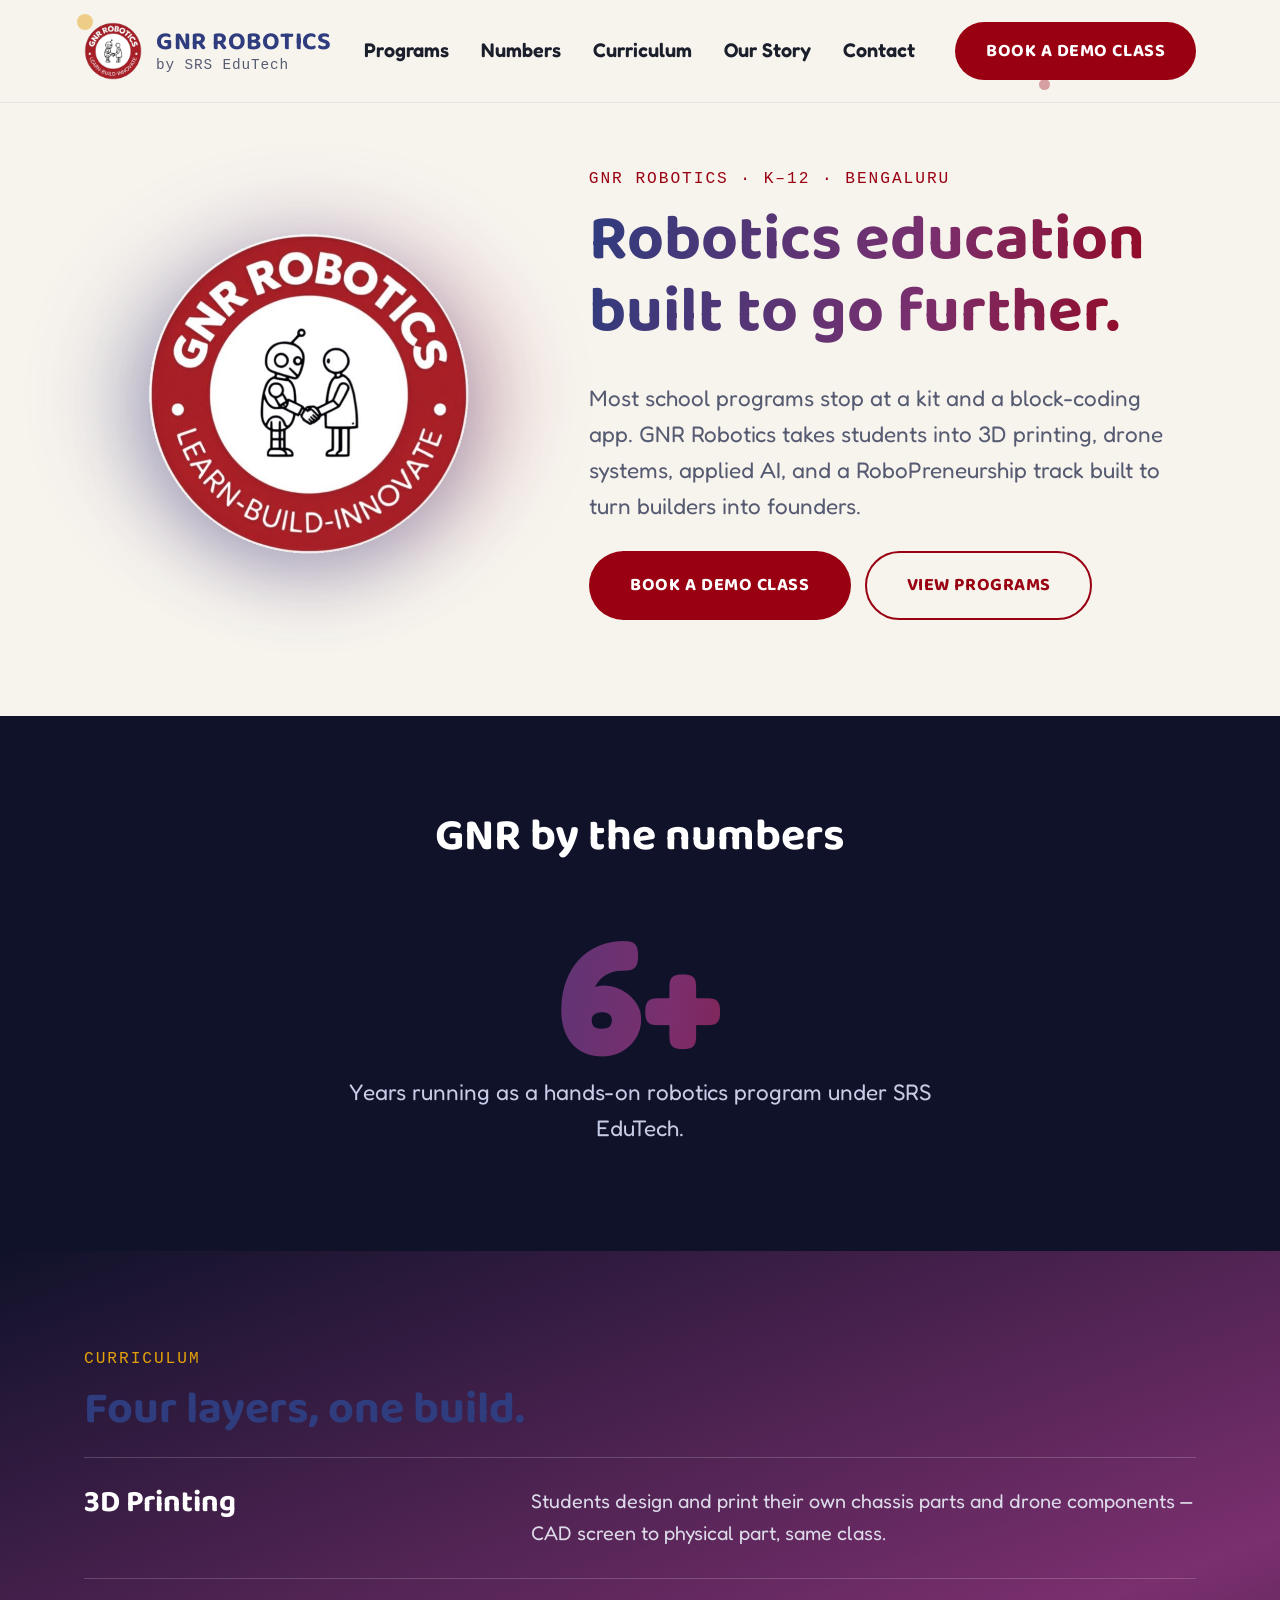
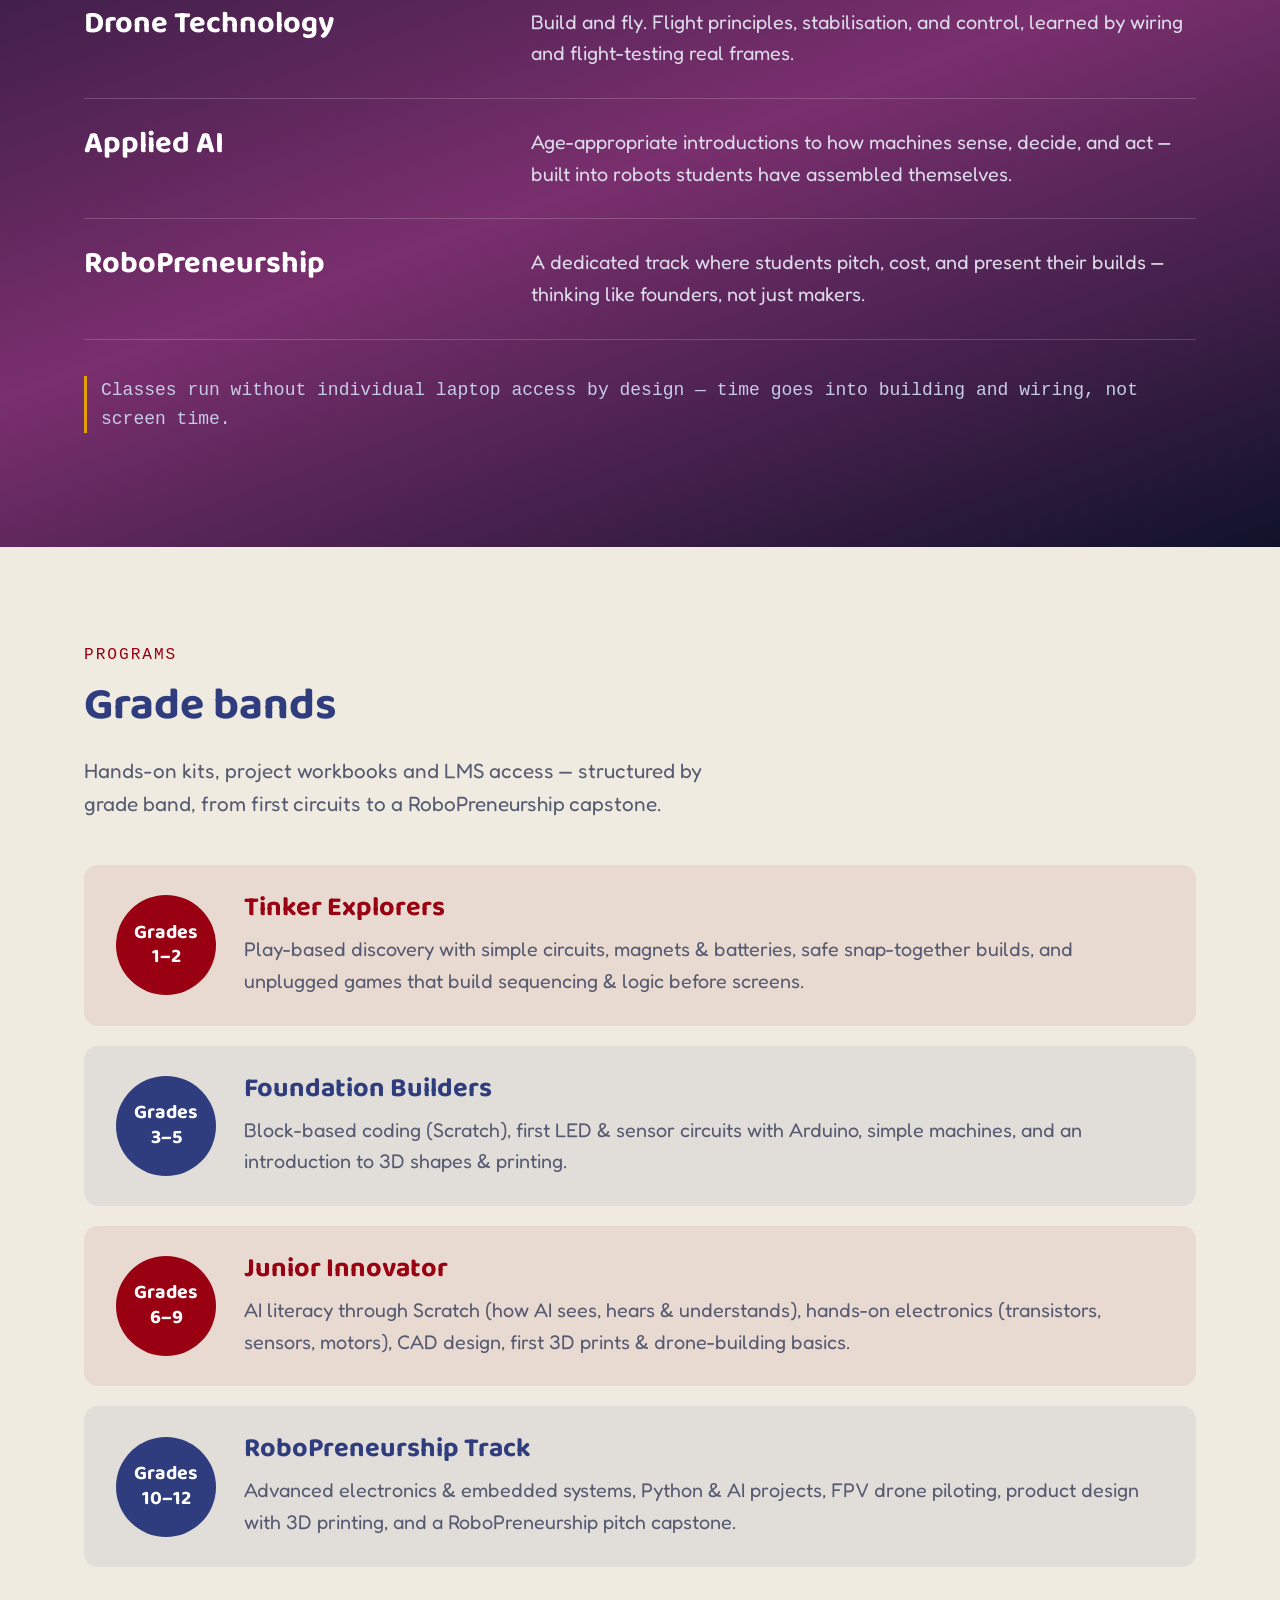
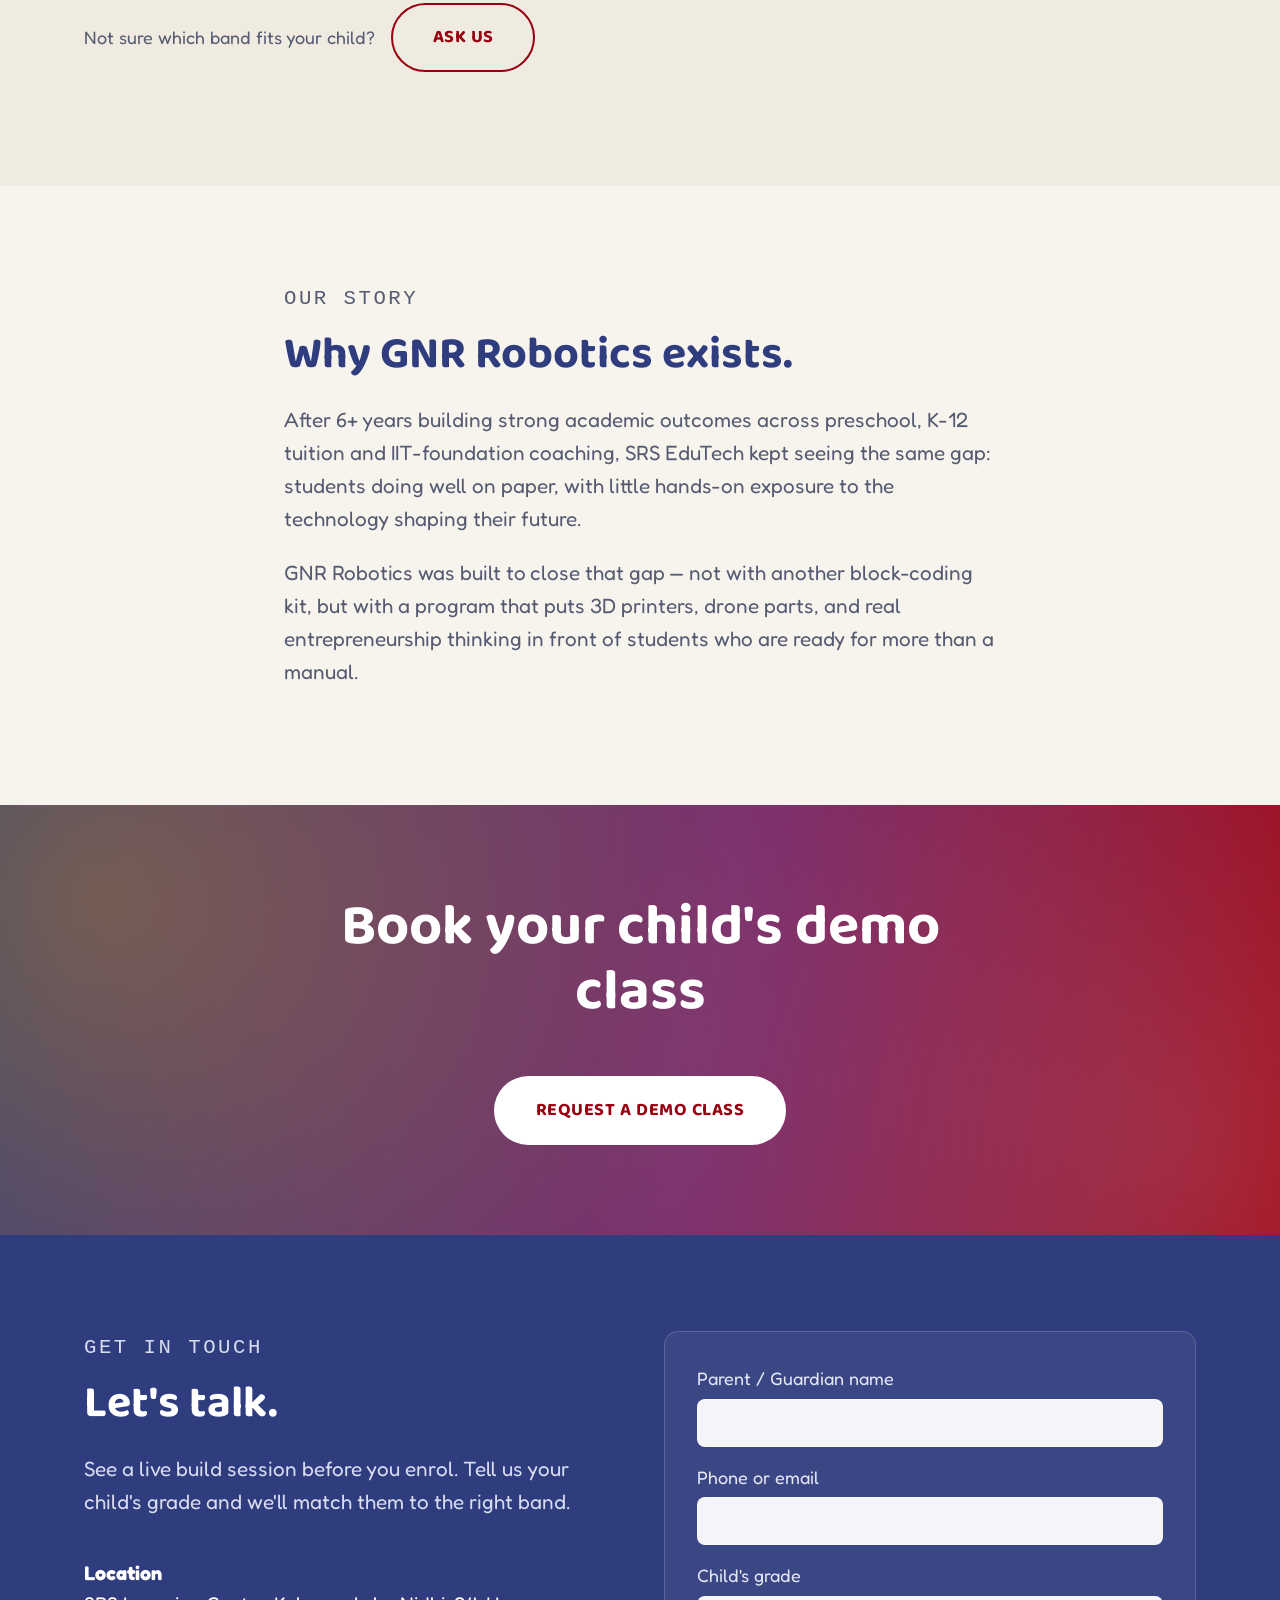
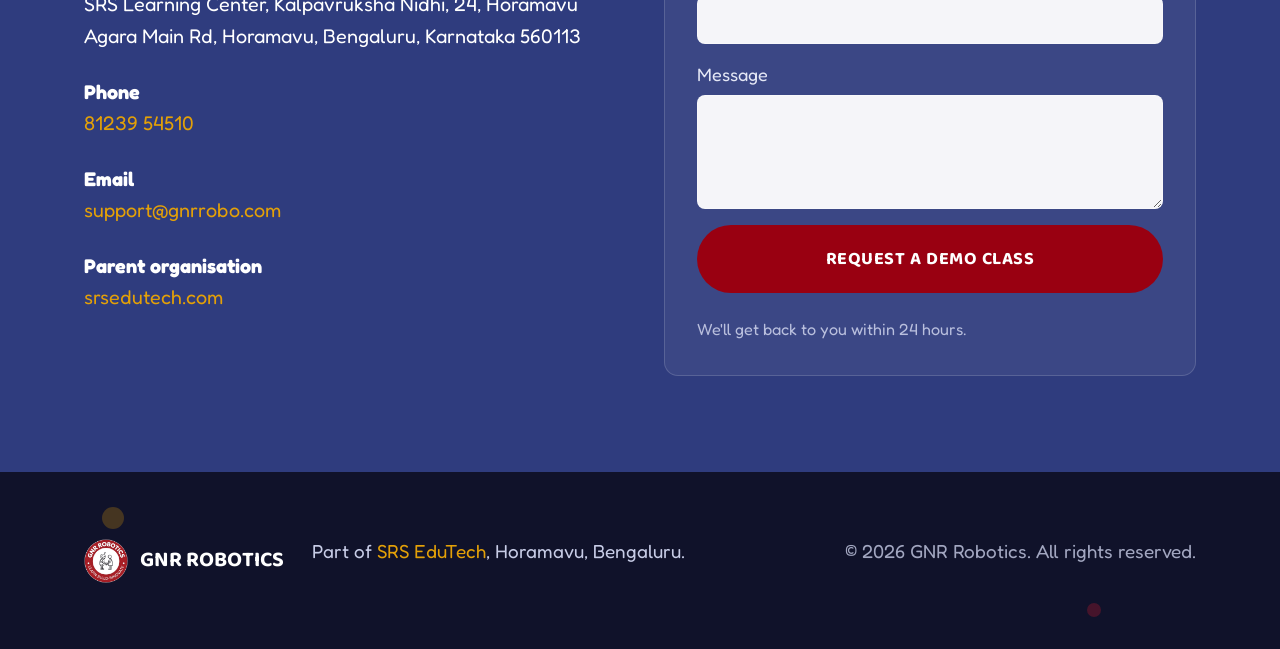
==== index.html @ 2b780bc2 "form submit details will be sent to our mail" ====
<!DOCTYPE html>
<html lang="en">
<head>
<meta charset="UTF-8">
<meta name="viewport" content="width=device-width, initial-scale=1.0">
<title>GNR Robotics — Hands-on Robotics Education | SRS EduTech</title>
<meta name="description" content="GNR Robotics is a K-12 robotics program by SRS EduTech, Bengaluru — going beyond kits and block coding into 3D printing, drones, and RoboPreneurship.">
<link rel="icon" type="image/png" sizes="32x32" href="assets/favicon-32.png">
<link rel="icon" type="image/png" sizes="16x16" href="assets/favicon-16.png">
<link rel="icon" type="image/png" sizes="192x192" href="assets/favicon-192.png">
<link rel="apple-touch-icon" href="assets/apple-touch-icon.png">
<link rel="preconnect" href="https://fonts.googleapis.com">
<link rel="preconnect" href="https://fonts.gstatic.com" crossorigin>
<link href="https://fonts.googleapis.com/css2?family=Fredoka:wght@500;600;700&family=Baloo+2:wght@500;600;700;800&display=swap" rel="stylesheet">
<link rel="stylesheet" href="css/styles.css">
</head>
<body>

<!-- ============================================================
  CONTENT TODO — read before publishing:
  1. TESTIMONIALS / TRUST LOGOS: none included. The Reech site
     leans hard on a "trusted by these brands" logo strip — GNR's
     school flyers were outreach material, not confirmed signed
     partners, so no school logos are shown as "trusted by" until
     you confirm which ones are fair to name publicly.
  2. "Our Story" copy is a suggested draft — read and edit before
     publishing.
  3. COLOR CHOICE: this uses a gradient built from GNR's own navy/
     cherry/gold instead of Reech's blue-to-pink gradient, to stay
     consistent with your existing print branding. Say the word if
     you'd rather match Reech's exact palette instead.
============================================================= -->

<header class="site-header">
  <div class="container header-inner">
    <a href="#top" class="brand">
      <img src="assets/logo.png" alt="GNR Robotics logo" class="brand-mark" width="58" height="58">
      <span class="brand-text">
        <span class="brand-name">GNR ROBOTICS</span>
        <span class="brand-sub">by SRS EduTech</span>
      </span>
    </a>
    <nav class="site-nav" id="site-nav">
      <a href="#programs">Programs</a>
      <a href="#numbers">Numbers</a>
      <a href="#pillars">Curriculum</a>
      <a href="#story">Our Story</a>
      <a href="#contact">Contact</a>
    </nav>
    <a href="#contact" class="btn btn-pill btn-cherry btn-nav">Book a Demo Class</a>
    <button class="nav-toggle" id="nav-toggle" aria-label="Toggle menu" aria-expanded="false">
      <span></span><span></span><span></span>
    </button>
  </div>
</header>

<main id="top">

  <!-- HERO -->
  <section class="hero">
    <div class="container hero-inner">
      <div class="hero-art">
        <img src="assets/logo.png" alt="GNR Robotics logo" class="hero-logo">
      </div>
      <div class="hero-copy">
        <p class="eyebrow">GNR ROBOTICS · K–12 · BENGALURU</p>
        <h1 class="grad-text">Robotics education<br>built to go further.</h1>
        <p class="hero-lead">Most school programs stop at a kit and a block-coding app. GNR Robotics takes students into 3D printing, drone systems, applied AI, and a RoboPreneurship track built to turn builders into founders.</p>
        <div class="hero-actions">
          <a href="#contact" class="btn btn-pill btn-cherry">Book a Demo Class</a>
          <a href="#programs" class="btn btn-pill btn-outline-cherry">View Programs</a>
        </div>
      </div>
    </div>
  </section>

  <!-- NUMBERS (stat carousel, Reech "chiffres" style) -->
  <section id="numbers" class="section numbers">
    <div class="container numbers-inner">
      <h2 class="section-title-light">GNR by the numbers</h2>
      <div class="stat-display">
        <div class="stat-figure grad-text" id="stat-figure">6+</div>
        <p class="stat-caption" id="stat-caption">Years running as a hands-on robotics program under SRS EduTech.</p>
      </div>
    </div>
  </section>

  <!-- PILLARS (Reech "3 piliers" style: gradient bg, paired list) -->
  <section id="pillars" class="section pillars">
    <div class="container">
      <p class="eyebrow eyebrow-light">CURRICULUM</p>
      <h2 class="section-title-light">Four layers, one build.</h2>

      <div class="pillar-row">
        <h3>3D Printing</h3>
        <p>Students design and print their own chassis parts and drone components — CAD screen to physical part, same class.</p>
      </div>
      <div class="pillar-row">
        <h3>Drone Technology</h3>
        <p>Build and fly. Flight principles, stabilisation, and control, learned by wiring and flight-testing real frames.</p>
      </div>
      <div class="pillar-row">
        <h3>Applied AI</h3>
        <p>Age-appropriate introductions to how machines sense, decide, and act — built into robots students have assembled themselves.</p>
      </div>
      <div class="pillar-row">
        <h3>RoboPreneurship</h3>
        <p>A dedicated track where students pitch, cost, and present their builds — thinking like founders, not just makers.</p>
      </div>

      <p class="curriculum-note">Classes run without individual laptop access by design — time goes into building and wiring, not screen time.</p>
    </div>
  </section>

  <!-- PROGRAMS -->
  <section id="programs" class="section programs">
    <div class="container">
      <p class="eyebrow">PROGRAMS</p>
      <h2>Grade bands</h2>
      <p class="section-lead">Hands-on kits, project workbooks and LMS access — structured by grade band, from first circuits to a RoboPreneurship capstone.</p>

      <div class="program-list">
        <article class="program-row program-row--cherry">
          <div class="program-badge">Grades<br>1–2</div>
          <div class="program-row-copy">
            <h3>Tinker Explorers</h3>
            <p>Play-based discovery with simple circuits, magnets &amp; batteries, safe snap-together builds, and unplugged games that build sequencing &amp; logic before screens.</p>
          </div>
        </article>

        <article class="program-row program-row--navy">
          <div class="program-badge">Grades<br>3–5</div>
          <div class="program-row-copy">
            <h3>Foundation Builders</h3>
            <p>Block-based coding (Scratch), first LED &amp; sensor circuits with Arduino, simple machines, and an introduction to 3D shapes &amp; printing.</p>
          </div>
        </article>

        <article class="program-row program-row--cherry">
          <div class="program-badge">Grades<br>6–9</div>
          <div class="program-row-copy">
            <h3>Junior Innovator</h3>
            <p>AI literacy through Scratch (how AI sees, hears &amp; understands), hands-on electronics (transistors, sensors, motors), CAD design, first 3D prints &amp; drone-building basics.</p>
          </div>
        </article>

        <article class="program-row program-row--navy">
          <div class="program-badge">Grades<br>10–12</div>
          <div class="program-row-copy">
            <h3>RoboPreneurship Track</h3>
            <p>Advanced electronics &amp; embedded systems, Python &amp; AI projects, FPV drone piloting, product design with 3D printing, and a RoboPreneurship pitch capstone.</p>
          </div>
        </article>
      </div>

      <p class="programs-cta-note">Not sure which band fits your child? <a href="#contact" class="btn btn-pill btn-outline-cherry">Ask us</a></p>
    </div>
  </section>

  <!-- OUR STORY -->
  <section id="story" class="section story">
    <div class="container story-inner">
      <p class="eyebrow">OUR STORY</p>
      <h2>Why GNR Robotics exists.</h2>
      <p>After 6+ years building strong academic outcomes across preschool, K-12 tuition and IIT-foundation coaching, SRS EduTech kept seeing the same gap: students doing well on paper, with little hands-on exposure to the technology shaping their future.</p>
      <p>GNR Robotics was built to close that gap — not with another block-coding kit, but with a program that puts 3D printers, drone parts, and real entrepreneurship thinking in front of students who are ready for more than a manual.</p>
    </div>
  </section>

  <!-- FINAL CTA BANNER (Reech gradient banner style) -->
  <section class="cta-banner">
    <div class="container cta-banner-inner">
      <h2>Book your child's demo class</h2>
      <a href="#contact" class="btn btn-pill btn-white">Request a Demo Class</a>
    </div>
  </section>

  <!-- CONTACT -->
  <section id="contact" class="section contact">
    <div class="container contact-inner">
      <div class="contact-copy">
        <p class="eyebrow eyebrow-light">GET IN TOUCH</p>
        <h2 class="section-title-light">Let's talk.</h2>
        <p>See a live build session before you enrol. Tell us your child's grade and we'll match them to the right band.</p>
        <ul class="contact-details">
          <li><strong>Location</strong><br>SRS Learning Center, Kalpavruksha Nidhi, 24, Horamavu Agara Main Rd, Horamavu, Bengaluru, Karnataka 560113</li>
          <li><strong>Phone</strong><br><a href="tel:+918123954510">81239 54510</a></li>
          <li><strong>Email</strong><br><a href="mailto:support@gnrrobo.com">support@gnrrobo.com</a></li>
          <li><strong>Parent organisation</strong><br><a href="https://srsedutech.com" target="_blank" rel="noopener">srsedutech.com</a></li>
        </ul>
      </div>
      <form class="contact-form" id="contact-form" action="https://formsubmit.co/support@gnrrobo.com" method="POST">
        <input type="hidden" name="_subject" value="New demo class request — GNR Robotics website">
        <input type="hidden" name="_template" value="table">
        <input type="hidden" name="_captcha" value="false">
        <label>Parent / Guardian name
          <input type="text" name="name" required>
        </label>
        <label>Phone or email
          <input type="text" name="contact" required>
        </label>
        <label>Child's grade
          <input type="text" name="grade">
        </label>
        <label>Message
          <textarea name="message" rows="4"></textarea>
        </label>
        <button type="submit" class="btn btn-pill btn-cherry">Request a Demo Class</button>
        <p class="form-note" id="form-note">We'll get back to you within 24 hours.</p>
      </form>
    </div>
  </section>

</main>

<footer class="site-footer">
  <div class="container footer-inner">
    <div class="brand brand--footer">
      <img src="assets/logo.png" alt="GNR Robotics logo" width="44" height="44">
      <span>GNR ROBOTICS</span>
    </div>
    <p>Part of <a href="https://srsedutech.com" target="_blank" rel="noopener">SRS EduTech</a>, Horamavu, Bengaluru.</p>
    <p class="footer-copy">&copy; <span id="year"></span> GNR Robotics. All rights reserved.</p>
  </div>
</footer>

<script src="js/main.js"></script>
</body>
</html>
---- css/styles.css ----
/* ---------- Tokens ---------- */
:root {
  --navy: #2F3C7E;
  --navy-black: #10122A;
  --violet: #7A2F6E;
  --cherry: #990011;
  --cherry-bright: #C21A2E;
  --gold: #E3A008;
  --paper: #F7F4EE;
  --ink: #1B1E2B;
  --ink-soft: #565B72;
  --white: #FFFFFF;

  --grad: linear-gradient(100deg, var(--navy) 0%, var(--violet) 55%, var(--cherry) 100%);

  --font-display: 'Baloo 2', 'Fredoka', 'Segoe UI', system-ui, sans-serif;
  --font-body: 'Fredoka', 'Segoe UI', system-ui, -apple-system, sans-serif;
  --font-mono: Consolas, 'SF Mono', 'Courier New', monospace;

  --container: 1160px;
}

/* ---------- Reset ---------- */
*, *::before, *::after { box-sizing: border-box; }
html { scroll-behavior: smooth; font-size: 18px; }
body {
  margin: 0;
  font-family: var(--font-body);
  color: var(--ink);
  background: var(--paper);
  line-height: 1.6;
}
img { max-width: 100%; display: block; }
a { color: inherit; }
h1, h2, h3 { font-family: var(--font-display); font-weight: 700; margin: 0 0 0.5em; line-height: 1.12; }
p { margin: 0 0 1em; }
.container { max-width: var(--container); margin: 0 auto; padding: 0 24px; }
:focus-visible { outline: 3px solid var(--gold); outline-offset: 2px; }
@media (prefers-reduced-motion: reduce) {
  html { scroll-behavior: auto; }
  * { animation: none !important; transition: none !important; }
}

/* Gradient text, the Reech signature move */
.grad-text {
  background: var(--grad);
  -webkit-background-clip: text;
  background-clip: text;
  color: transparent;
}

/* ---------- Buttons (pill, Reech-style) ---------- */
.btn {
  display: inline-block;
  font-family: var(--font-display);
  font-weight: 700;
  font-size: 1rem;
  letter-spacing: 0.03em;
  text-transform: uppercase;
  padding: 1em 2.2em;
  text-decoration: none;
  border: 2px solid transparent;
  transition: transform 0.15s ease, background 0.15s ease, color 0.15s ease;
}
.btn-pill { border-radius: 999px; }
.btn:hover { transform: translateY(-2px); }
.btn-cherry { background: var(--cherry); color: var(--white); }
.btn-cherry:hover { background: var(--cherry-bright); }
.btn-outline-cherry { background: transparent; color: var(--cherry); border-color: var(--cherry); }
.btn-outline-cherry:hover { background: var(--cherry); color: var(--white); }
.program-card .btn-outline-cherry { display: block; width: 100%; text-align: center; margin-top: 1em; }
.btn-white { background: var(--white); color: var(--cherry); }
.btn-white:hover { background: var(--paper); }

/* ---------- Eyebrow / labels ---------- */
.eyebrow {
  font-family: var(--font-mono);
  font-size: 0.9rem;
  letter-spacing: 0.12em;
  color: var(--cherry);
  margin: 0 0 0.75em;
}
.eyebrow-light { color: var(--gold); }
.section-lead { max-width: 640px; color: var(--ink-soft); font-size: 1.15rem; }
.section-title-light { color: var(--white); }

/* ---------- Header ---------- */
.site-header {
  position: sticky;
  top: 0;
  z-index: 50;
  background: rgba(247,244,238,0.92);
  backdrop-filter: blur(6px);
  border-bottom: 1px solid rgba(27,30,43,0.08);
}
.site-header::before, .site-header::after {
  content: "";
  position: absolute;
  border-radius: 50%;
  pointer-events: none;
  z-index: 0;
}
.site-header::before { width: 16px; height: 16px; background: var(--gold); opacity: 0.45; top: 14px; left: 6%; animation: floatY 6s ease-in-out infinite; }
.site-header::after { width: 11px; height: 11px; background: var(--cherry); opacity: 0.35; bottom: 12px; right: 18%; animation: floatY 7.5s ease-in-out infinite reverse; }
.header-inner { position: relative; z-index: 1; display: flex; align-items: center; gap: 28px; padding-top: 22px; padding-bottom: 22px; }
.brand { display: flex; align-items: center; gap: 14px; text-decoration: none; }
.brand-text { display: flex; flex-direction: column; line-height: 1.15; }
.brand-name { font-family: var(--font-display); font-weight: 700; letter-spacing: 0.02em; color: var(--navy); font-size: 1.4rem; }
.brand-sub { font-family: var(--font-mono); font-size: 0.8rem; color: var(--ink-soft); letter-spacing: 0.06em; }
.site-nav { display: flex; gap: 32px; margin-left: auto; }
.site-nav a { text-decoration: none; font-size: 1.1rem; font-weight: 600; color: var(--ink); }
.site-nav a:hover { color: var(--cherry); }
.btn-nav { margin-left: 12px; white-space: nowrap; padding: 0.7em 1.6em; }
.nav-toggle {
  display: none; flex-direction: column; justify-content: center; gap: 6px;
  width: 48px; height: 48px; background: none; border: none; cursor: pointer; margin-left: auto;
}
.nav-toggle span { display: block; height: 3px; background: var(--navy); border-radius: 2px; }

@keyframes floatY {
  0%, 100% { transform: translateY(0) translateX(0); }
  50% { transform: translateY(-12px) translateX(6px); }
}

@media (max-width: 860px) {
  .site-nav {
    position: absolute; top: 100%; left: 0; right: 0;
    background: var(--paper); flex-direction: column; gap: 0;
    border-bottom: 1px solid rgba(27,30,43,0.08); display: none;
  }
  .site-nav.open { display: flex; }
  .site-nav a { padding: 16px 24px; font-size: 1.15rem; border-top: 1px solid rgba(27,30,43,0.06); }
  .btn-nav { display: none; }
  .nav-toggle { display: flex; }
}

/* ---------- Hero ---------- */
.hero { background: var(--paper); overflow: hidden; }
.hero-inner {
  display: grid;
  grid-template-columns: 0.85fr 1.15fr;
  align-items: center;
  gap: 56px;
  padding: 64px 24px 96px;
}
.hero-art { position: relative; display: flex; align-items: center; justify-content: center; padding: 20px; }
.hero-art::before {
  content: "";
  position: absolute; inset: 8%;
  background: var(--grad);
  border-radius: 50%;
  filter: blur(50px);
  opacity: 0.3;
}
.hero-logo { position: relative; width: min(360px, 80%); animation: floatY 5s ease-in-out infinite; filter: drop-shadow(0 25px 35px rgba(47,60,126,0.3)); }
.hero h1 { font-size: clamp(2.6rem, 5vw, 3.8rem); }
.hero-lead { color: var(--ink-soft); max-width: 46ch; font-size: 1.25rem; }
.hero-actions { display: flex; gap: 14px; flex-wrap: wrap; margin: 1.5em 0 0; }

@media (max-width: 860px) {
  .hero-inner { grid-template-columns: 1fr; padding-top: 40px; }
  .hero-art { max-width: 320px; margin: 0 auto; }
}

/* ---------- Sections ---------- */
.section { padding: 96px 0; }
.section h2 { font-size: clamp(2.1rem, 3.5vw, 2.8rem); color: var(--navy); }

/* Numbers / stat carousel */
.numbers { background: var(--navy-black); text-align: center; }
.numbers-inner { display: flex; flex-direction: column; align-items: center; }
.section-title-light.numbers-heading,
.numbers h2 { color: var(--white); }
.stat-display { margin: 1.5em 0 0.5em; }
.stat-figure { font-size: clamp(5rem, 13vw, 9rem); font-weight: 800; line-height: 1; }
.stat-caption { max-width: 46ch; margin: 0 auto; color: #C7CCE6; font-size: 1.25rem; }
.stat-figure, .stat-caption { transition: opacity 0.3s ease; }
.stat-display.is-fading .stat-figure,
.stat-display.is-fading .stat-caption { opacity: 0; }

/* Pillars (gradient dark section, paired rows) */
.pillars { background: linear-gradient(160deg, var(--navy-black) 0%, var(--violet) 55%, var(--navy-black) 100%); }
.pillar-row {
  display: grid;
  grid-template-columns: 1fr 1.6fr;
  gap: 32px;
  padding: 28px 0;
  border-top: 1px solid rgba(255,255,255,0.18);
}
.pillar-row:last-of-type { border-bottom: 1px solid rgba(255,255,255,0.18); }
.pillar-row h3 { color: var(--white); font-size: 1.7rem; margin: 0; }
.pillar-row p { color: #DCD9E8; margin: 0; font-size: 1.1rem; }
.curriculum-note { margin-top: 2em; font-family: var(--font-mono); font-size: 1rem; color: #C7CCE6; border-left: 3px solid var(--gold); padding-left: 14px; }

@media (max-width: 700px) {
  .pillar-row { grid-template-columns: 1fr; gap: 8px; }
}

/* Programs */
.programs { background: #EFEBE0; }
.program-list { display: flex; flex-direction: column; gap: 20px; margin-top: 2.5em; }
.program-row { display: flex; align-items: center; gap: 28px; padding: 28px 32px; border-radius: 14px; }
.program-row--cherry { background: rgba(153,0,17,0.07); }
.program-row--navy { background: rgba(47,60,126,0.07); }
.program-badge {
  flex-shrink: 0;
  display: flex; align-items: center; justify-content: center;
  width: 100px; height: 100px;
  border-radius: 50%;
  color: var(--white);
  font-family: var(--font-display); font-weight: 700; font-size: 1.1rem;
  text-align: center; line-height: 1.25;
}
.program-row--cherry .program-badge { background: var(--cherry); }
.program-row--navy .program-badge { background: var(--navy); }
.program-row-copy h3 { margin-bottom: 0.4em; font-size: 1.5rem; }
.program-row--cherry .program-row-copy h3 { color: var(--cherry); }
.program-row--navy .program-row-copy h3 { color: var(--navy); }
.program-row-copy p { margin: 0; color: var(--ink-soft); font-size: 1.1rem; }
.programs-cta-note { margin-top: 2em; display: flex; align-items: center; gap: 16px; flex-wrap: wrap; color: var(--ink-soft); }

@media (max-width: 640px) {
  .program-row { flex-direction: column; text-align: center; }
}

/* Story */
.story-inner { max-width: 760px; }
.story p { color: var(--ink-soft); font-size: 1.15rem; }

/* CTA banner (Reech full-bleed gradient banner) */
.cta-banner {
  background: var(--grad);
  padding: 90px 0;
  position: relative;
  overflow: hidden;
}
.cta-banner::before {
  content: "";
  position: absolute; inset: -20%;
  background: radial-gradient(circle at 20% 30%, rgba(227,160,8,0.35), transparent 45%),
              radial-gradient(circle at 80% 70%, rgba(255,255,255,0.15), transparent 40%);
  filter: blur(10px);
}
.cta-banner-inner { position: relative; text-align: center; }
.cta-banner h2 { color: var(--white); font-size: clamp(2.2rem, 4.5vw, 3.2rem); max-width: 18ch; margin: 0 auto 0.9em; }

/* Contact */
.contact { background: var(--navy); color: var(--white); }
.contact h2 { color: var(--white); }
.contact-inner { display: grid; grid-template-columns: 1fr 1fr; gap: 48px; }
.contact-copy p { color: #D8DCEF; font-size: 1.15rem; }
.contact-details { list-style: none; margin: 2em 0 0; padding: 0; display: grid; gap: 1.2em; font-size: 1.1rem; }
.contact-details a { color: var(--gold); text-decoration: none; }
.contact-details a:hover { text-decoration: underline; }
.contact-form { display: flex; flex-direction: column; gap: 16px; background: rgba(255,255,255,0.06); padding: 32px; border-radius: 14px; border: 1px solid rgba(255,255,255,0.15); }
.contact-form label { display: flex; flex-direction: column; gap: 6px; font-size: 1rem; color: #E4E7F5; }
.contact-form input, .contact-form textarea {
  font-family: var(--font-body); font-size: 1.05rem; padding: 12px 14px; border-radius: 8px;
  border: 1px solid rgba(255,255,255,0.25); background: rgba(255,255,255,0.95); color: var(--ink);
}
.form-note { font-size: 0.9rem; color: #B9BFDD; margin: 0.5em 0 0; }

@media (max-width: 860px) {
  .contact-inner { grid-template-columns: 1fr; }
}

/* Footer */
.site-footer { position: relative; overflow: hidden; background: var(--navy-black); color: #C7CCE6; padding: 64px 0; font-size: 1.05rem; }
.site-footer::before, .site-footer::after {
  content: "";
  position: absolute;
  border-radius: 50%;
  pointer-events: none;
  z-index: 0;
}
.site-footer::before { width: 22px; height: 22px; background: var(--gold); opacity: 0.25; top: 20%; left: 8%; animation: floatY 8s ease-in-out infinite; }
.site-footer::after { width: 14px; height: 14px; background: var(--cherry-bright); opacity: 0.3; bottom: 18%; right: 14%; animation: floatY 6.5s ease-in-out infinite reverse; }
.footer-inner { position: relative; z-index: 1; display: flex; flex-wrap: wrap; align-items: center; gap: 16px 28px; }
.brand--footer { display: flex; align-items: center; gap: 12px; font-family: var(--font-display); font-weight: 700; font-size: 1.2rem; color: var(--white); }
.footer-inner a { color: var(--gold); text-decoration: none; }
.footer-copy { margin-left: auto; opacity: 0.8; }
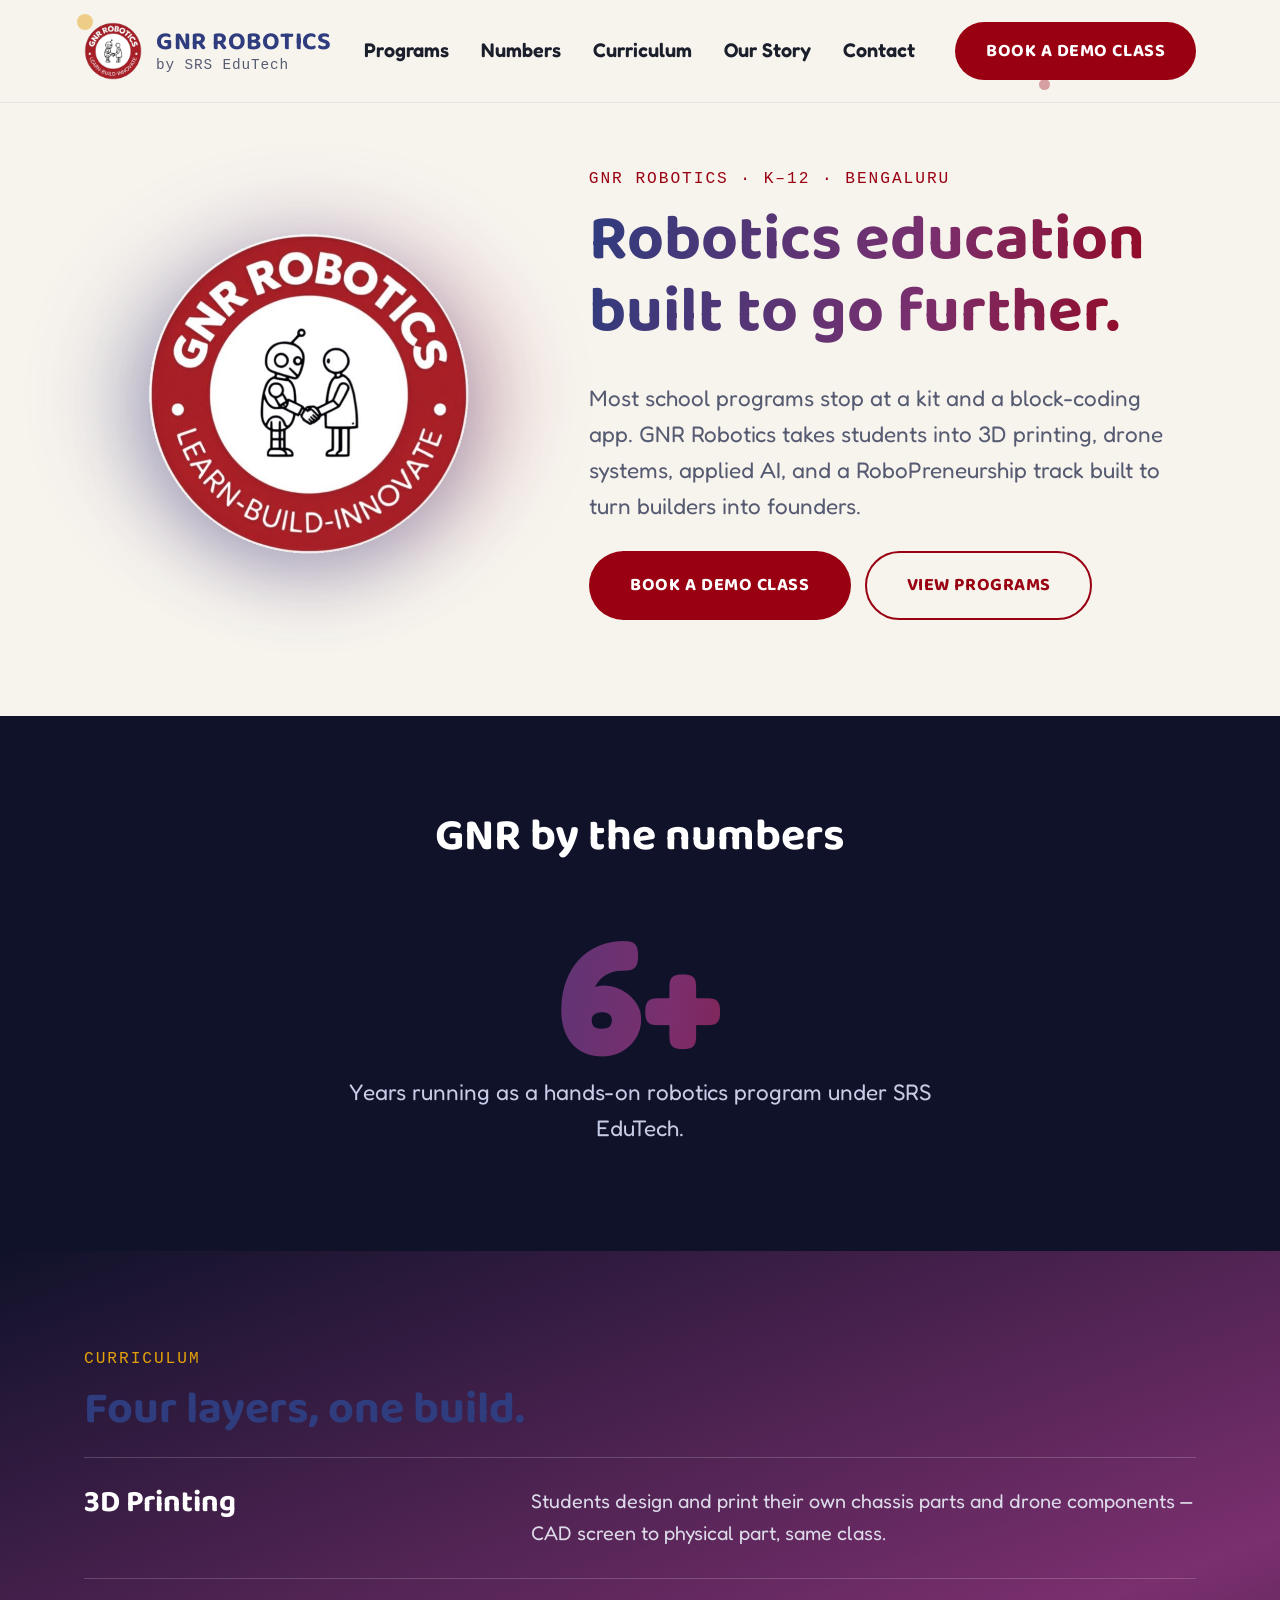
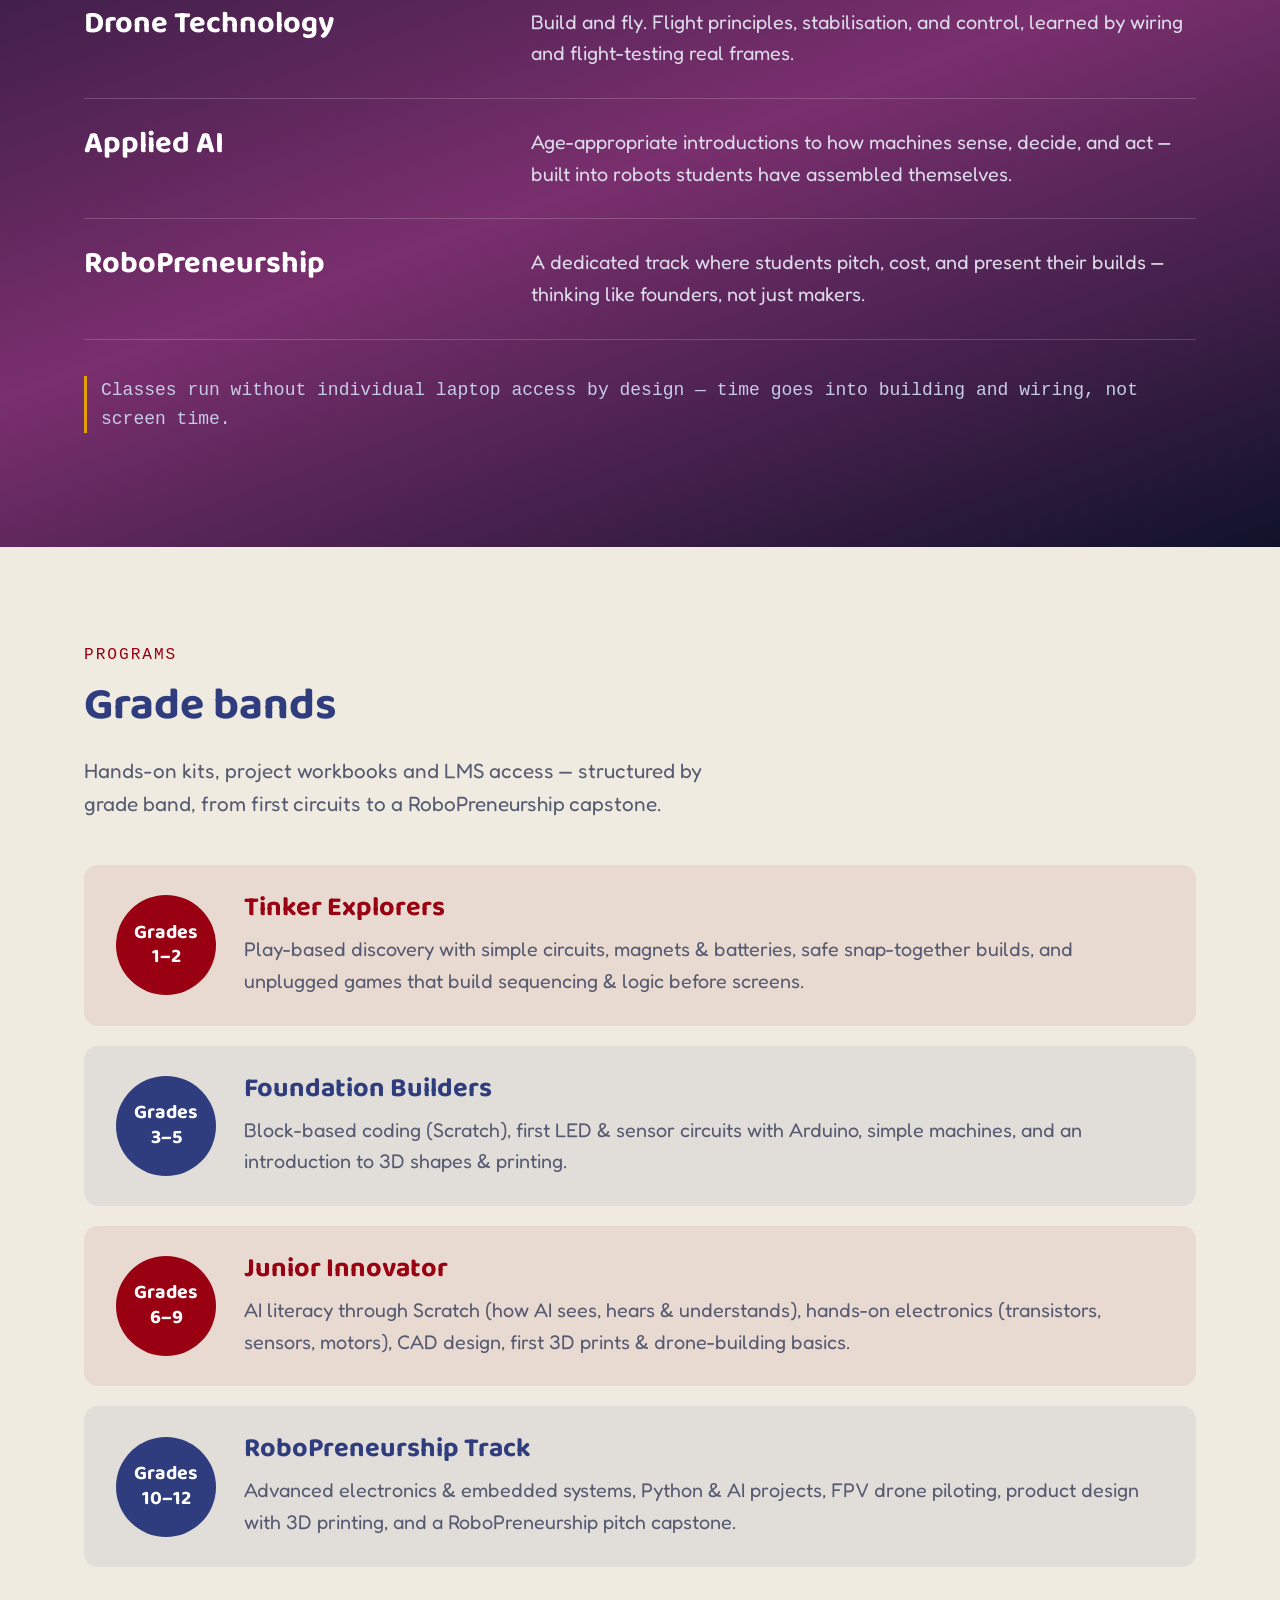
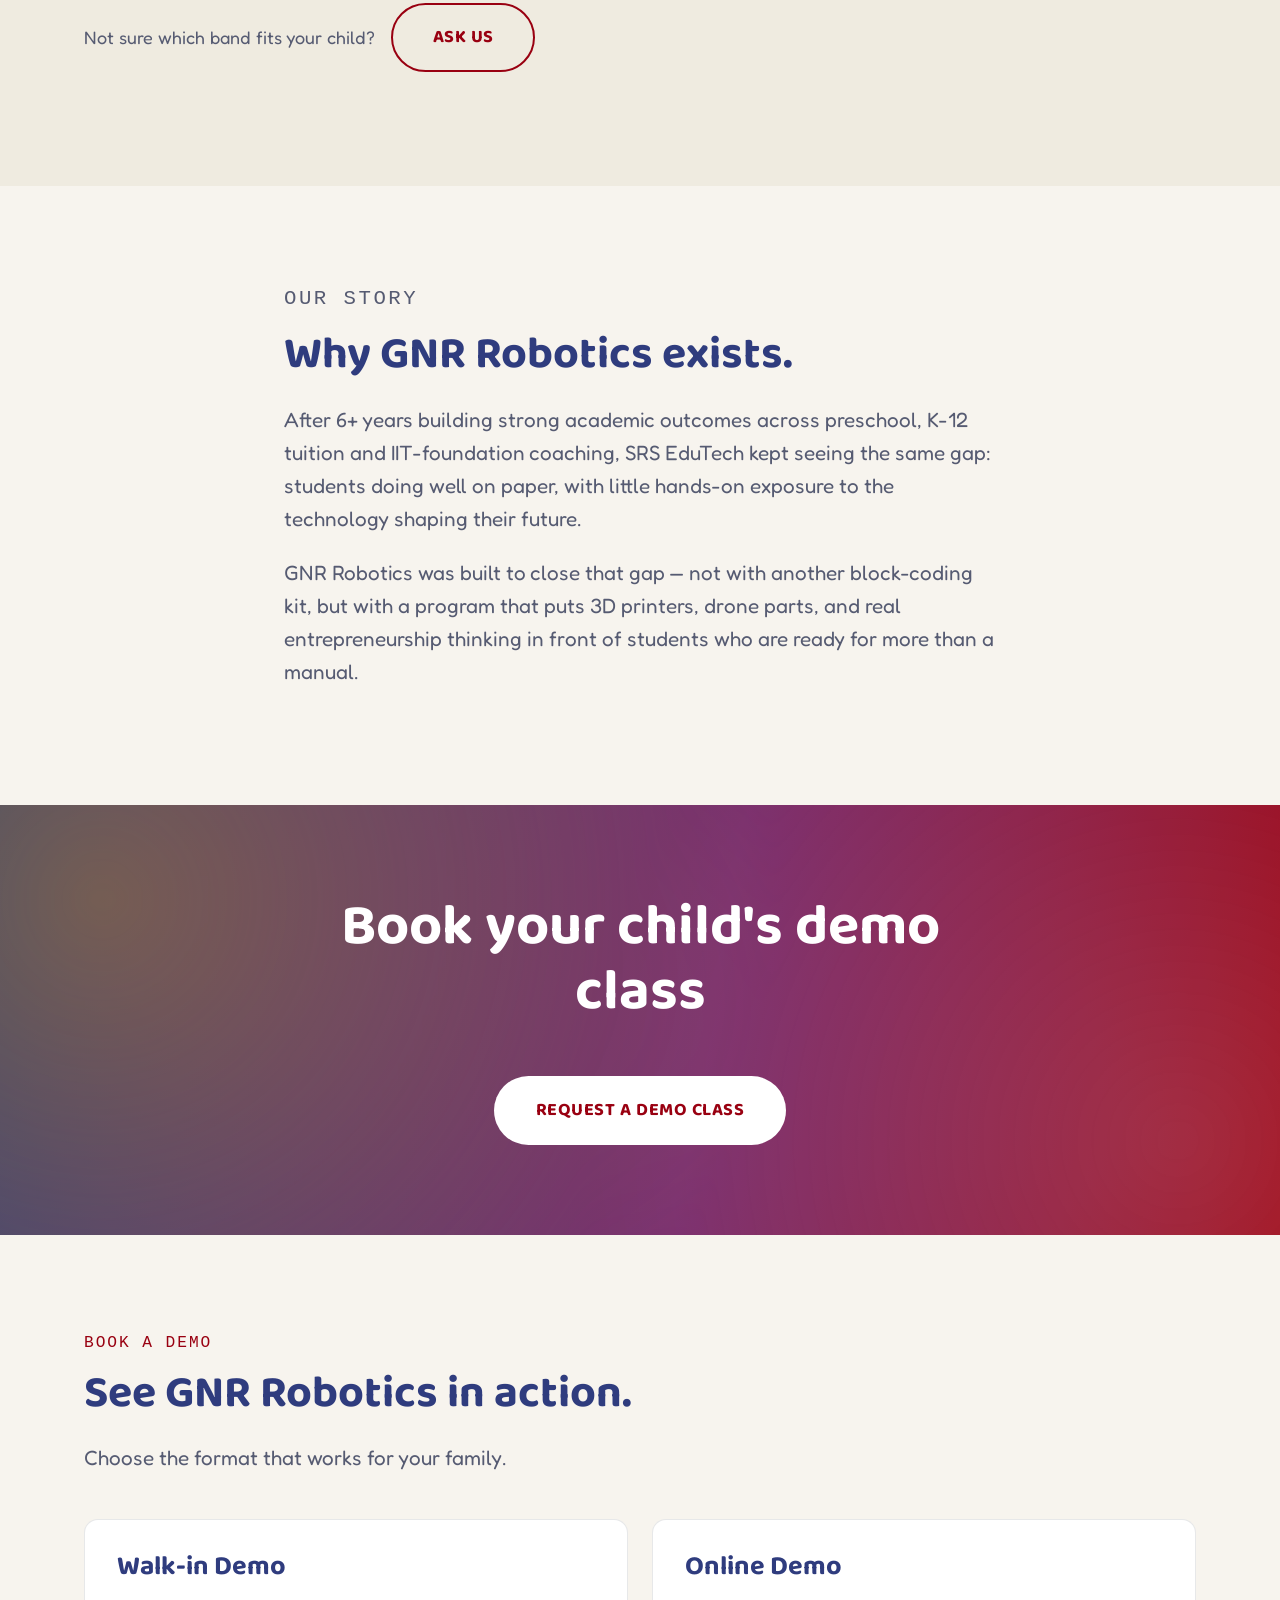
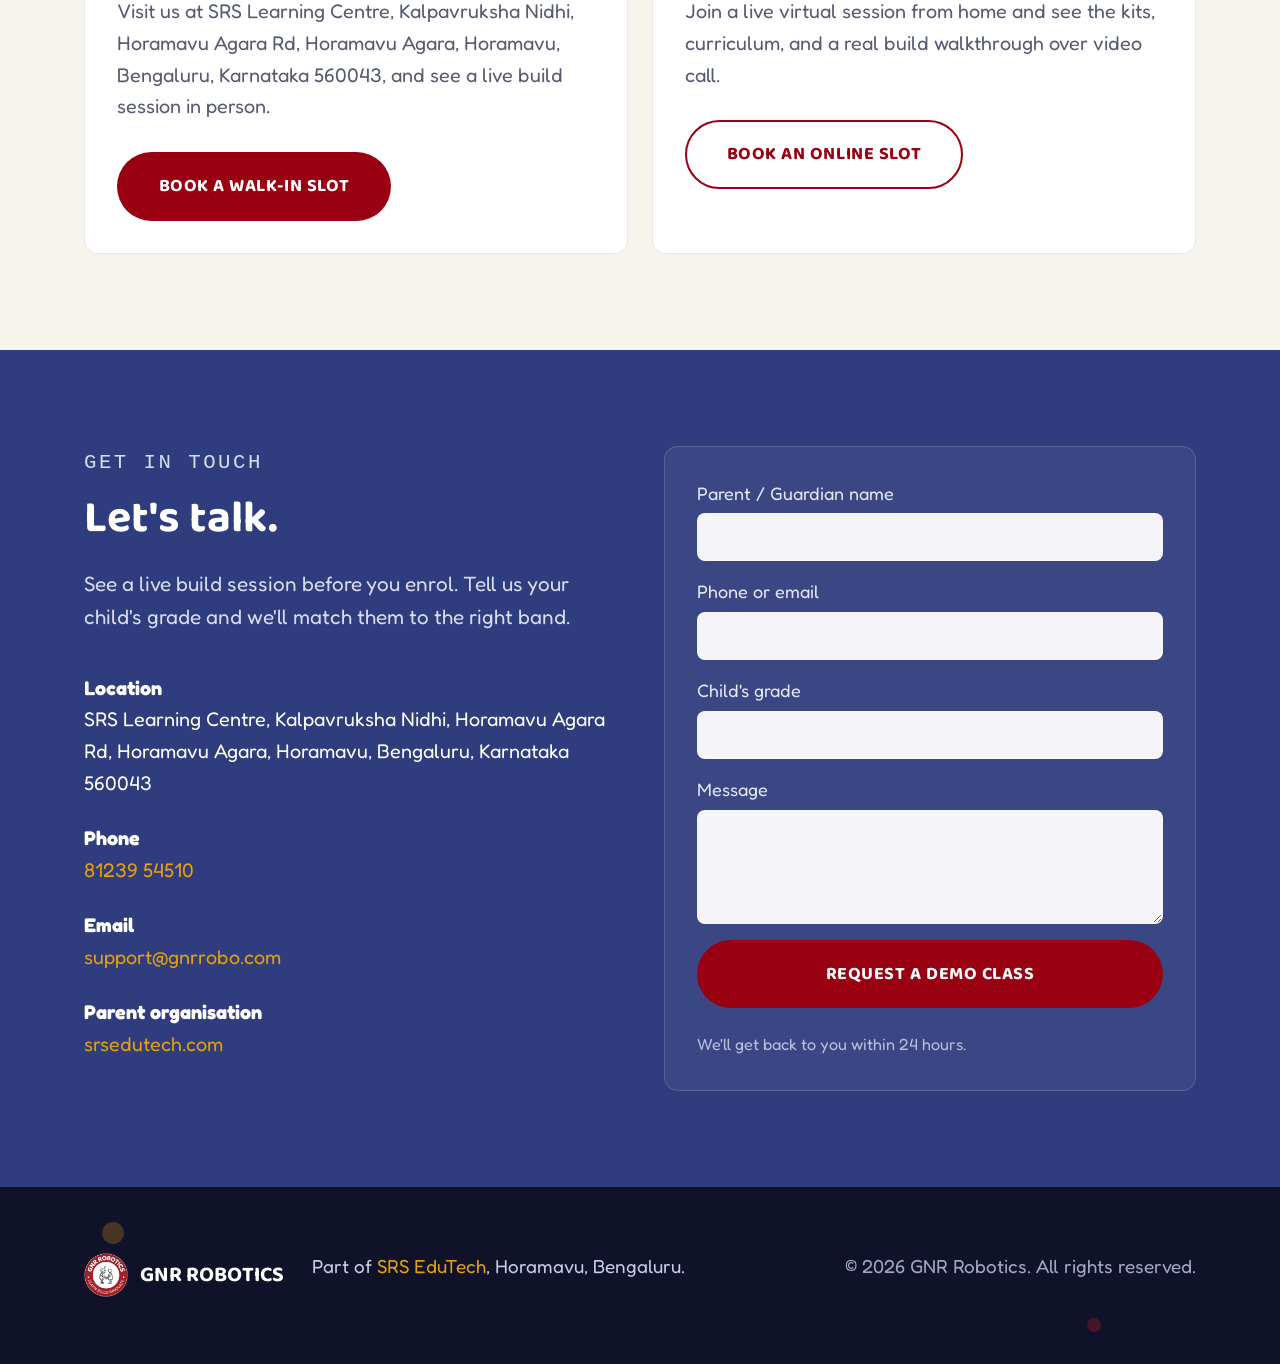
==== commit ac64a717: "google calendr added" ====
--- a/index.html
+++ b/index.html
@@ -175,6 +175,30 @@
     </div>
   </section>
 
+  <!-- BOOK A DEMO -->
+  <section id="book-demo" class="section book-demo">
+    <div class="container">
+      <p class="eyebrow">BOOK A DEMO</p>
+      <h2>See GNR Robotics in action.</h2>
+      <p class="section-lead">Choose the format that works for your family.</p>
+
+      <div class="demo-grid">
+        <article class="demo-card">
+          <h3>Walk-in Demo</h3>
+          <p>Visit us at SRS Learning Centre, Kalpavruksha Nidhi, Horamavu Agara Rd, Horamavu Agara, Horamavu, Bengaluru, Karnataka 560043, and see a live build session in person.</p>
+          <a href="https://calendar.app.google/zgceQoDkJjL3uxEb7" class="btn btn-pill btn-cherry" target="_blank" rel="noopener">Book a Walk-in Slot</a>
+        </article>
+
+        <article class="demo-card">
+          <h3>Online Demo</h3>
+          <p>Join a live virtual session from home and see the kits, curriculum, and a real build walkthrough over video call.</p>
+          <!-- FILL: add the online demo booking link once ready -->
+          <a href="#" class="btn btn-pill btn-outline-cherry">Book an Online Slot</a>
+        </article>
+      </div>
+    </div>
+  </section>
+
   <!-- CONTACT -->
   <section id="contact" class="section contact">
     <div class="container contact-inner">
@@ -183,7 +207,7 @@
         <h2 class="section-title-light">Let's talk.</h2>
         <p>See a live build session before you enrol. Tell us your child's grade and we'll match them to the right band.</p>
         <ul class="contact-details">
-          <li><strong>Location</strong><br>SRS Learning Center, Kalpavruksha Nidhi, 24, Horamavu Agara Main Rd, Horamavu, Bengaluru, Karnataka 560113</li>
+          <li><strong>Location</strong><br>SRS Learning Centre, Kalpavruksha Nidhi, Horamavu Agara Rd, Horamavu Agara, Horamavu, Bengaluru, Karnataka 560043</li>
           <li><strong>Phone</strong><br><a href="tel:+918123954510">81239 54510</a></li>
           <li><strong>Email</strong><br><a href="mailto:support@gnrrobo.com">support@gnrrobo.com</a></li>
           <li><strong>Parent organisation</strong><br><a href="https://srsedutech.com" target="_blank" rel="noopener">srsedutech.com</a></li>
--- a/css/styles.css
+++ b/css/styles.css
@@ -223,6 +223,14 @@
   .program-row { flex-direction: column; text-align: center; }
 }
 
+/* Book a Demo */
+.book-demo { background: var(--paper); }
+.demo-grid { display: grid; grid-template-columns: repeat(auto-fit, minmax(280px, 1fr)); gap: 24px; margin-top: 2.5em; }
+.demo-card { background: var(--white); border: 1px solid rgba(27,30,43,0.1); border-radius: 14px; padding: 32px; }
+.demo-card h3 { color: var(--navy); font-size: 1.5rem; }
+.demo-card p { color: var(--ink-soft); font-size: 1.1rem; }
+.demo-card .btn { margin-top: 0.5em; }
+
 /* Story */
 .story-inner { max-width: 760px; }
 .story p { color: var(--ink-soft); font-size: 1.15rem; }
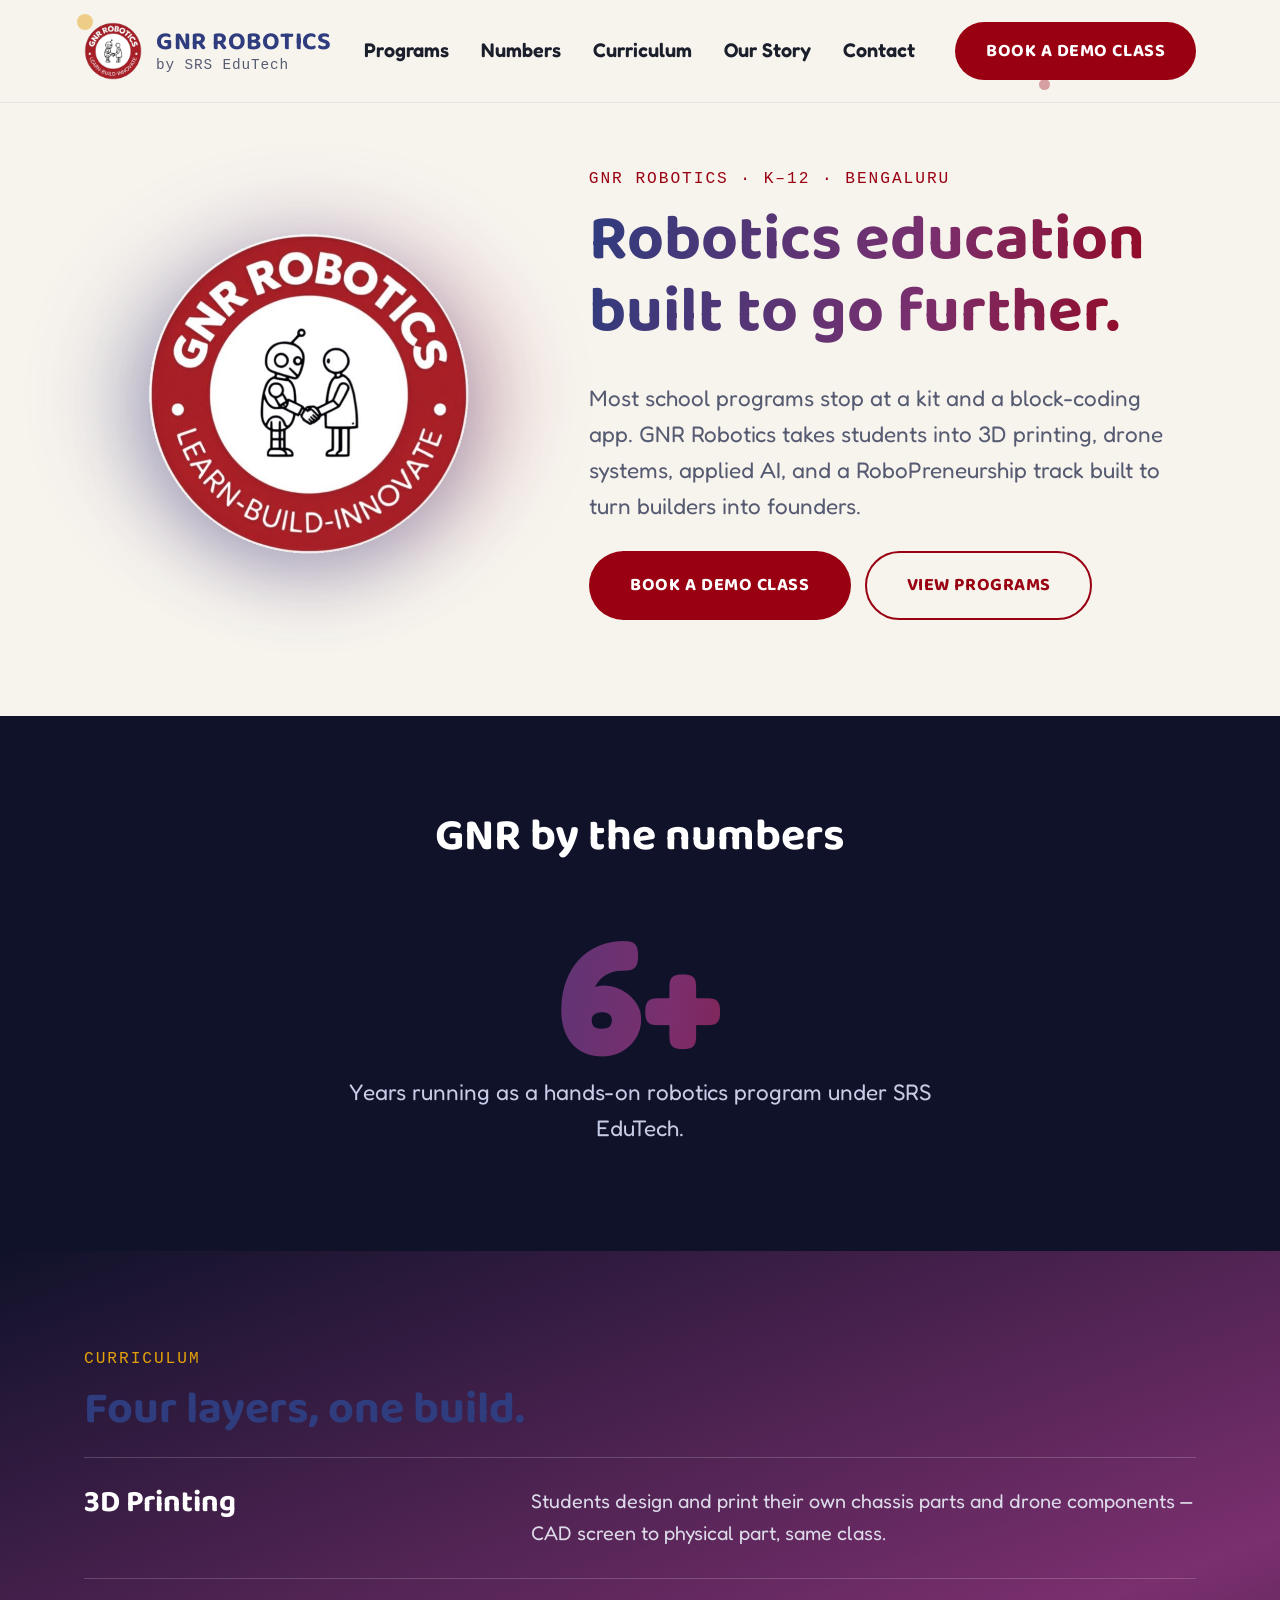
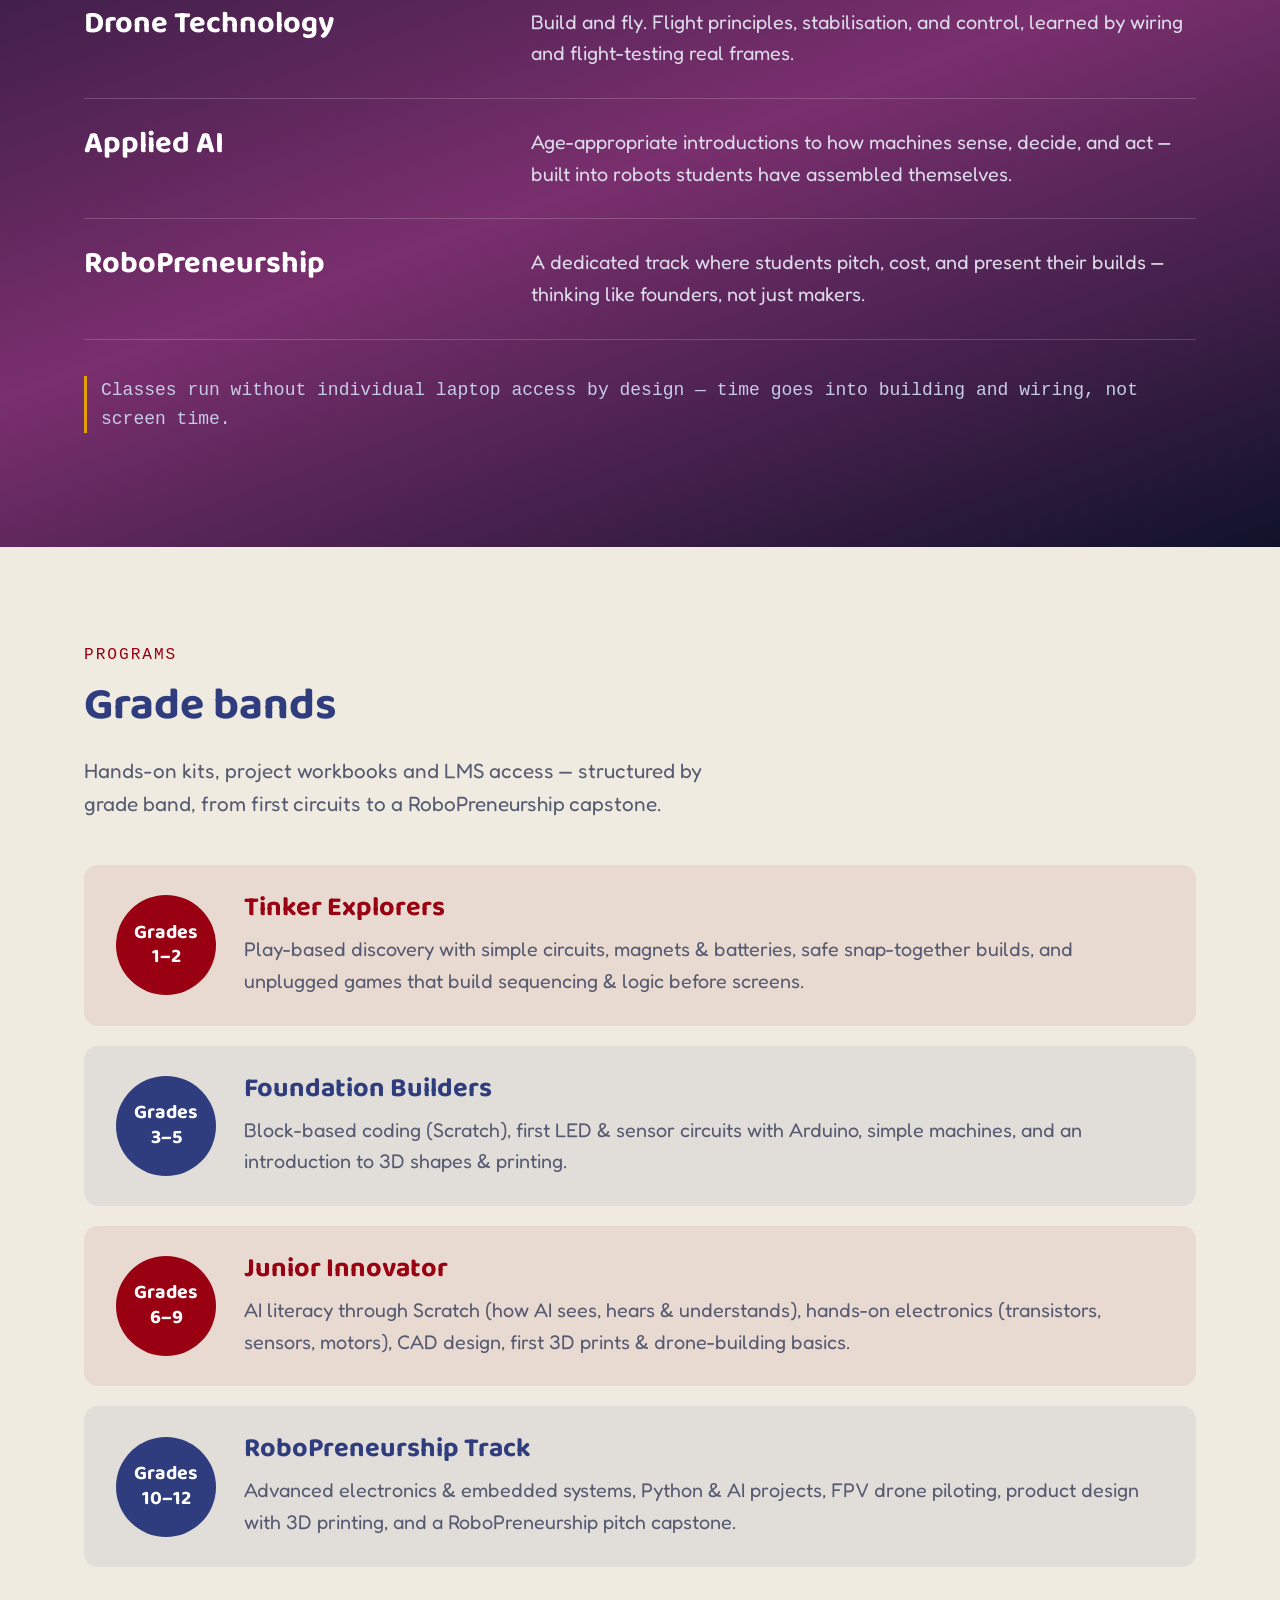
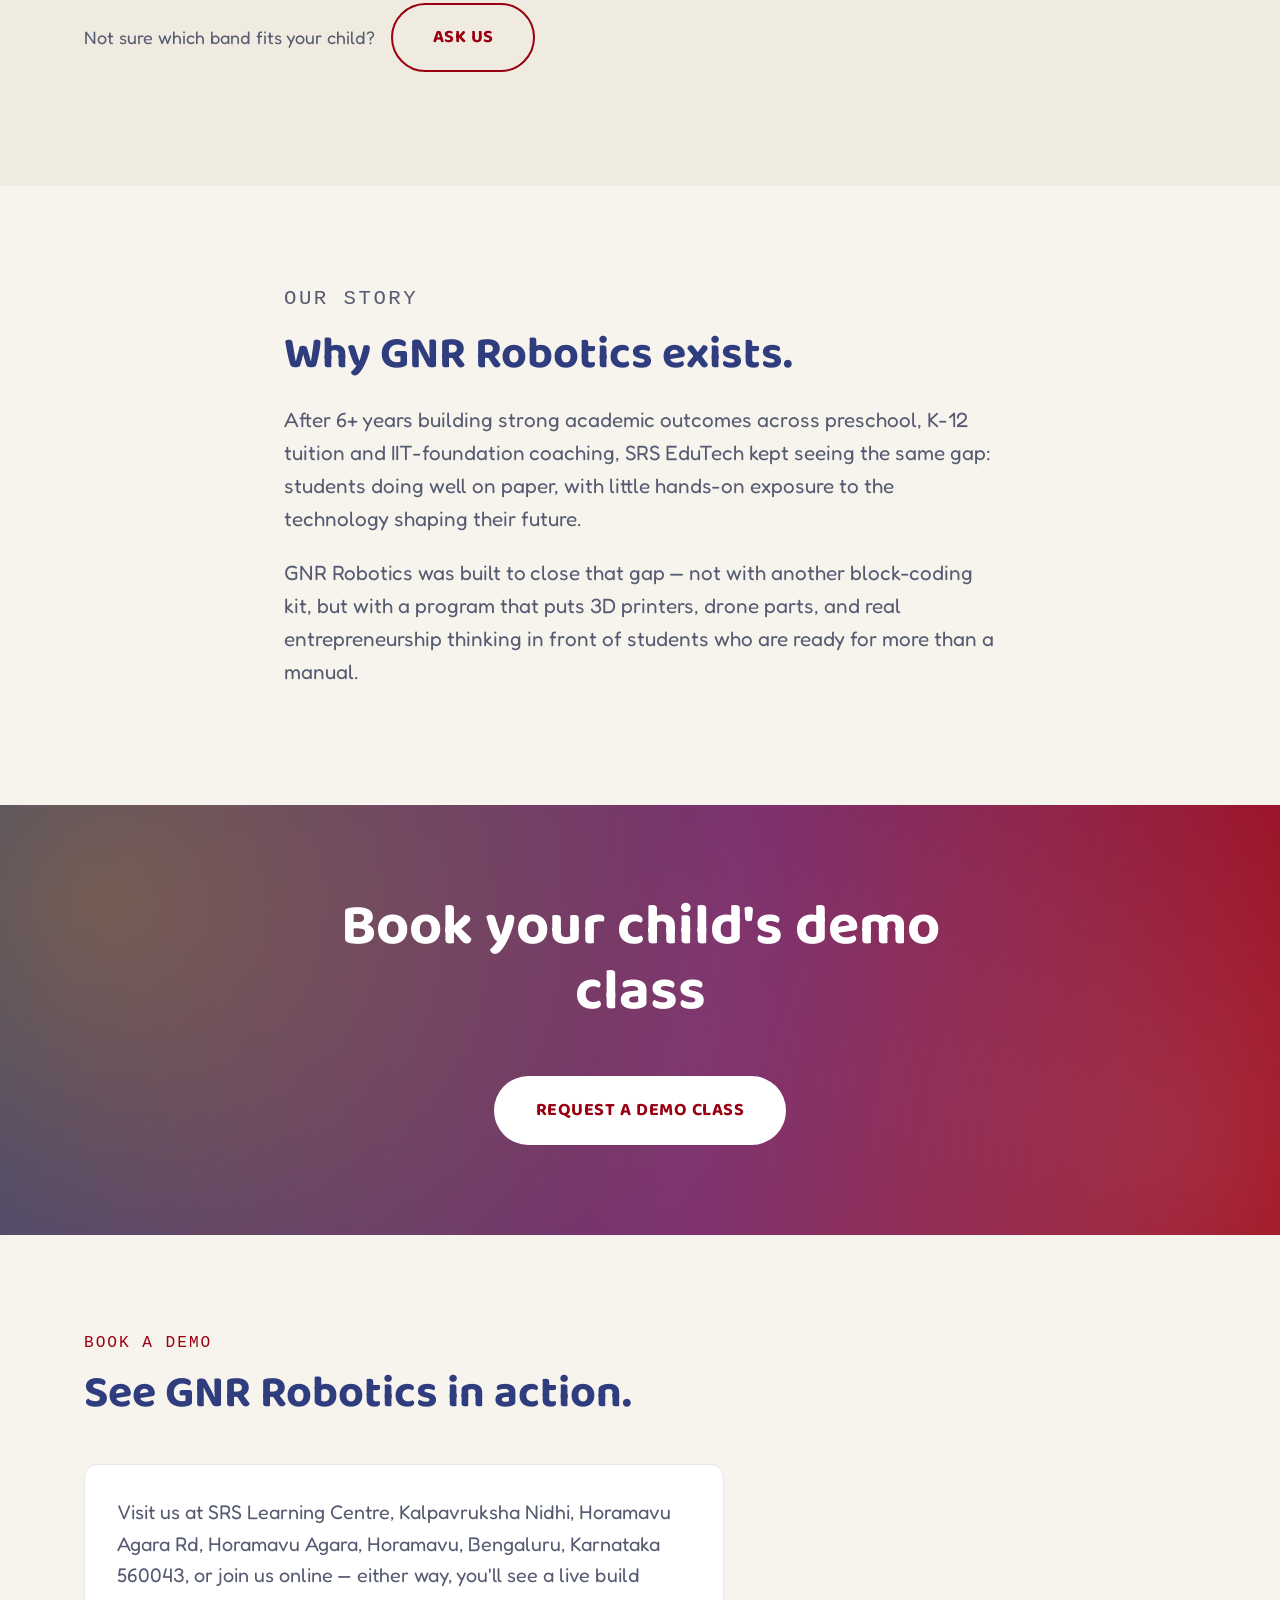
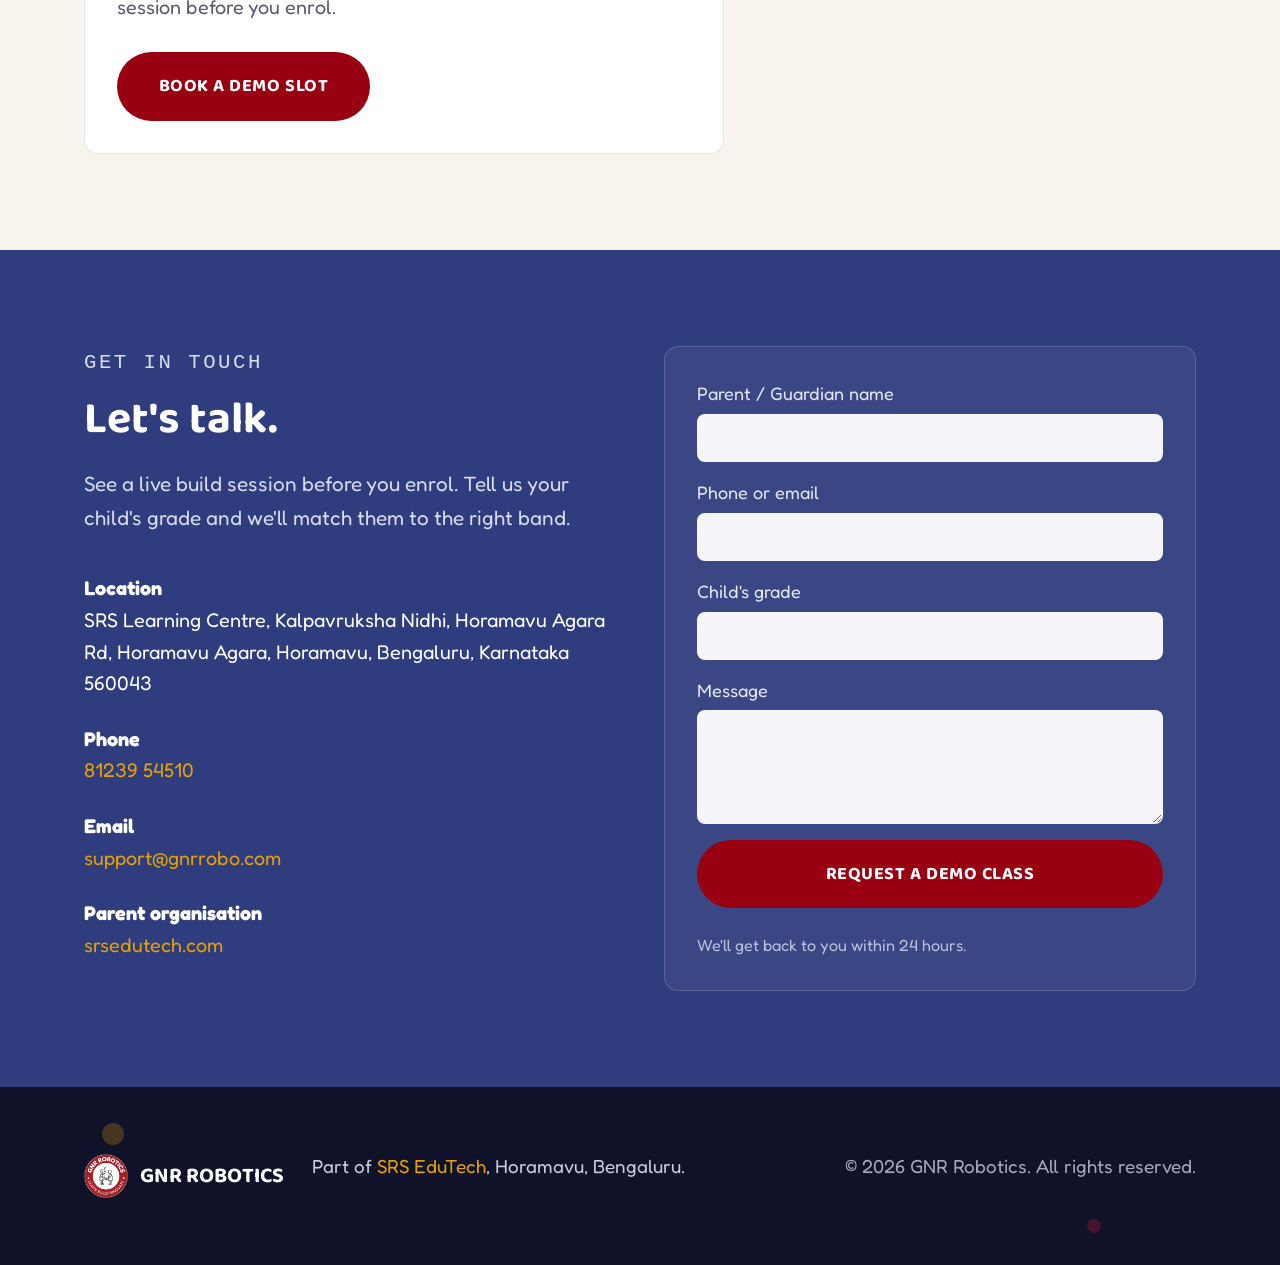
==== commit a0aacd0e: "both booking slots mergedd as one" ====
--- a/index.html
+++ b/index.html
@@ -180,21 +180,9 @@
     <div class="container">
       <p class="eyebrow">BOOK A DEMO</p>
       <h2>See GNR Robotics in action.</h2>
-      <p class="section-lead">Choose the format that works for your family.</p>
-
-      <div class="demo-grid">
-        <article class="demo-card">
-          <h3>Walk-in Demo</h3>
-          <p>Visit us at SRS Learning Centre, Kalpavruksha Nidhi, Horamavu Agara Rd, Horamavu Agara, Horamavu, Bengaluru, Karnataka 560043, and see a live build session in person.</p>
-          <a href="https://calendar.app.google/zgceQoDkJjL3uxEb7" class="btn btn-pill btn-cherry" target="_blank" rel="noopener">Book a Walk-in Slot</a>
-        </article>
-
-        <article class="demo-card">
-          <h3>Online Demo</h3>
-          <p>Join a live virtual session from home and see the kits, curriculum, and a real build walkthrough over video call.</p>
-          <!-- FILL: add the online demo booking link once ready -->
-          <a href="#" class="btn btn-pill btn-outline-cherry">Book an Online Slot</a>
-        </article>
+      <div class="demo-card">
+        <p>Visit us at SRS Learning Centre, Kalpavruksha Nidhi, Horamavu Agara Rd, Horamavu Agara, Horamavu, Bengaluru, Karnataka 560043, or join us online — either way, you'll see a live build session before you enrol.</p>
+        <a href="https://calendar.app.google/zgceQoDkJjL3uxEb7" class="btn btn-pill btn-cherry" target="_blank" rel="noopener">Book a Demo Slot</a>
       </div>
     </div>
   </section>
--- a/css/styles.css
+++ b/css/styles.css
@@ -225,9 +225,7 @@
 
 /* Book a Demo */
 .book-demo { background: var(--paper); }
-.demo-grid { display: grid; grid-template-columns: repeat(auto-fit, minmax(280px, 1fr)); gap: 24px; margin-top: 2.5em; }
-.demo-card { background: var(--white); border: 1px solid rgba(27,30,43,0.1); border-radius: 14px; padding: 32px; }
-.demo-card h3 { color: var(--navy); font-size: 1.5rem; }
+.demo-card { max-width: 640px; margin-top: 2.5em; background: var(--white); border: 1px solid rgba(27,30,43,0.1); border-radius: 14px; padding: 32px; }
 .demo-card p { color: var(--ink-soft); font-size: 1.1rem; }
 .demo-card .btn { margin-top: 0.5em; }
 
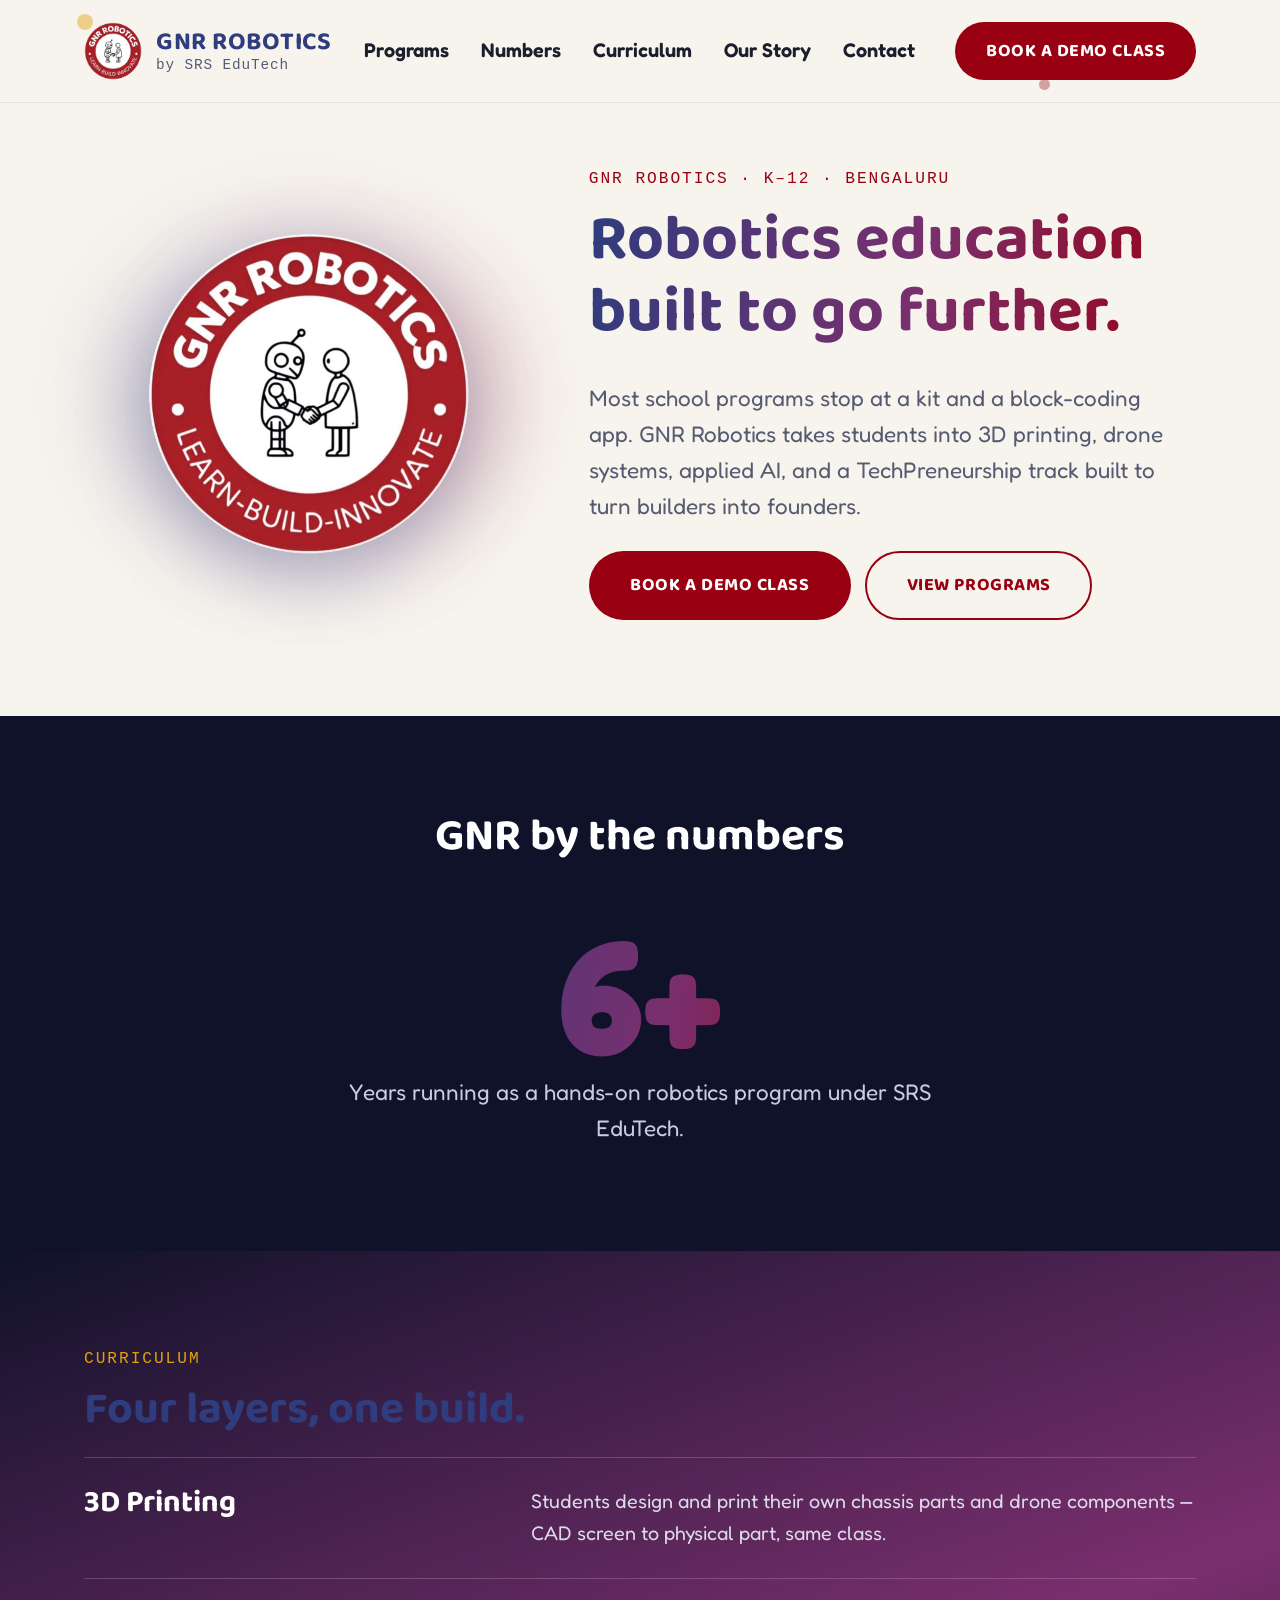
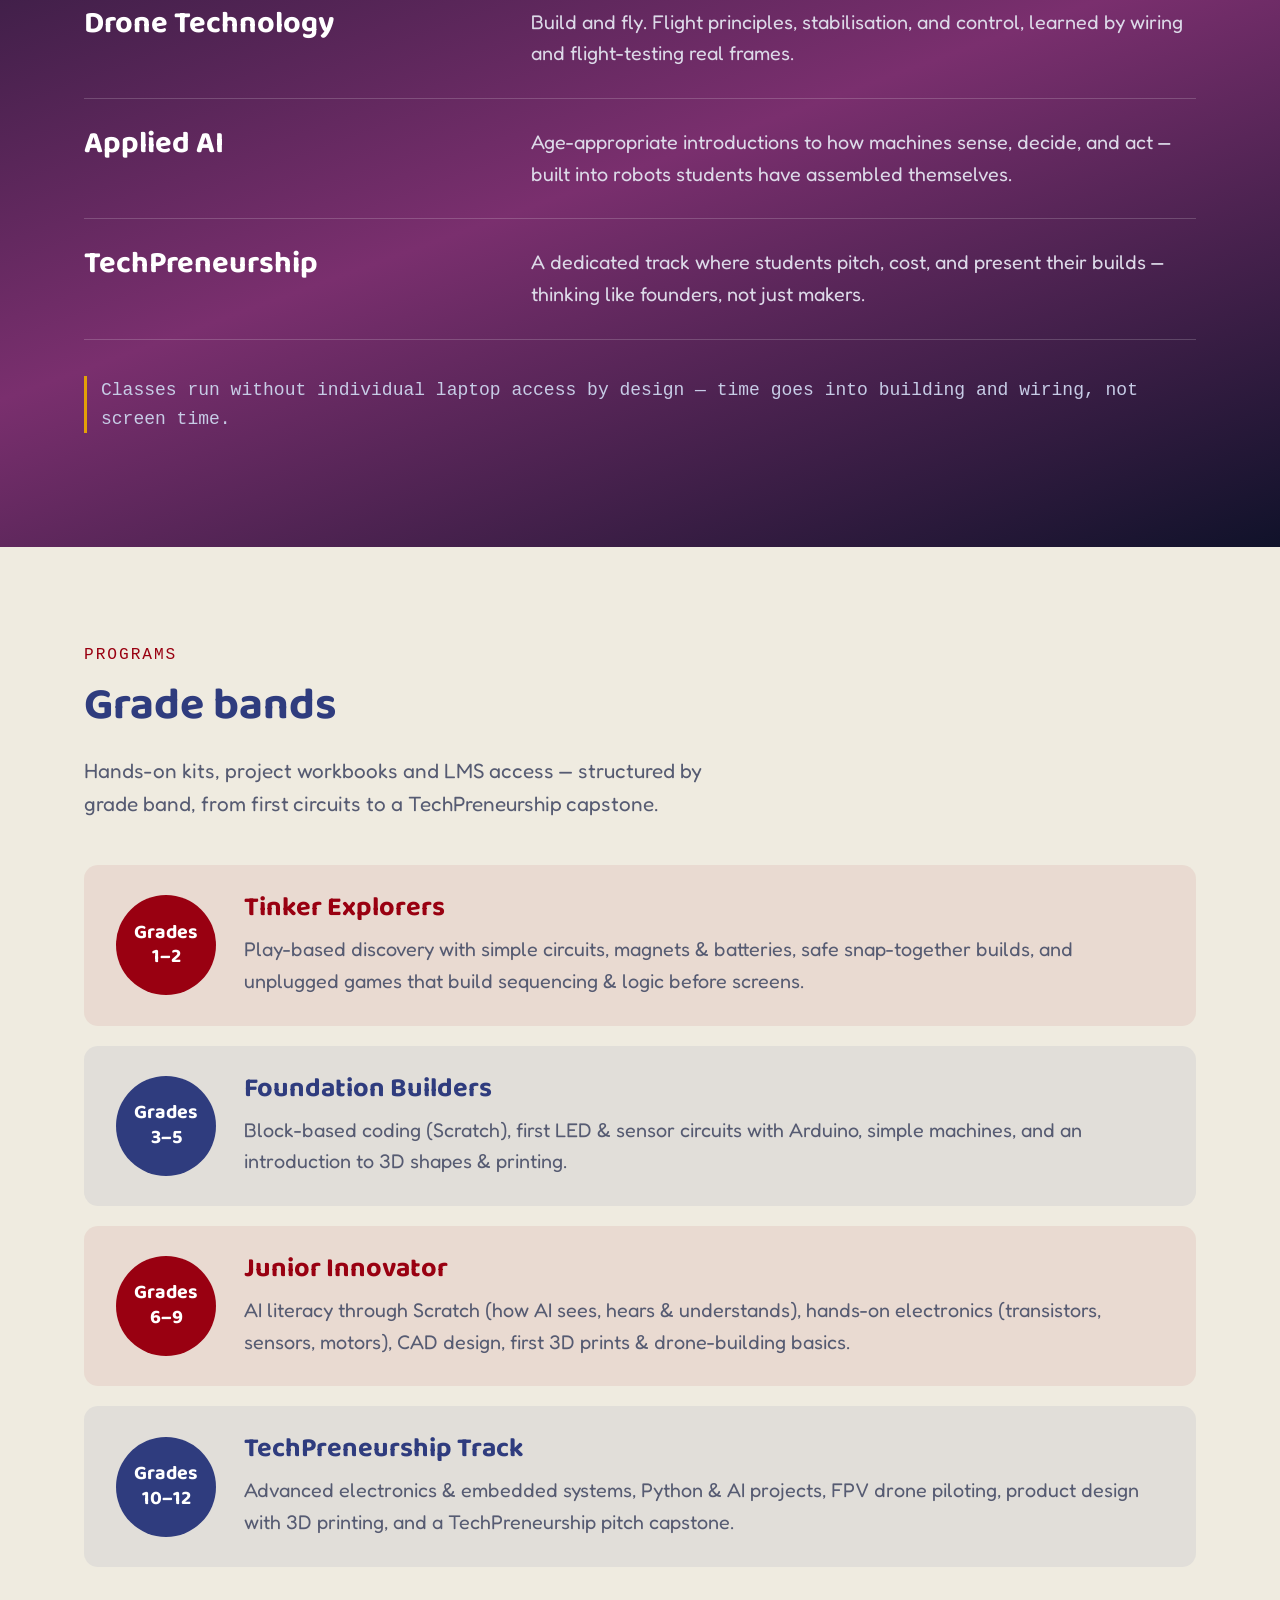
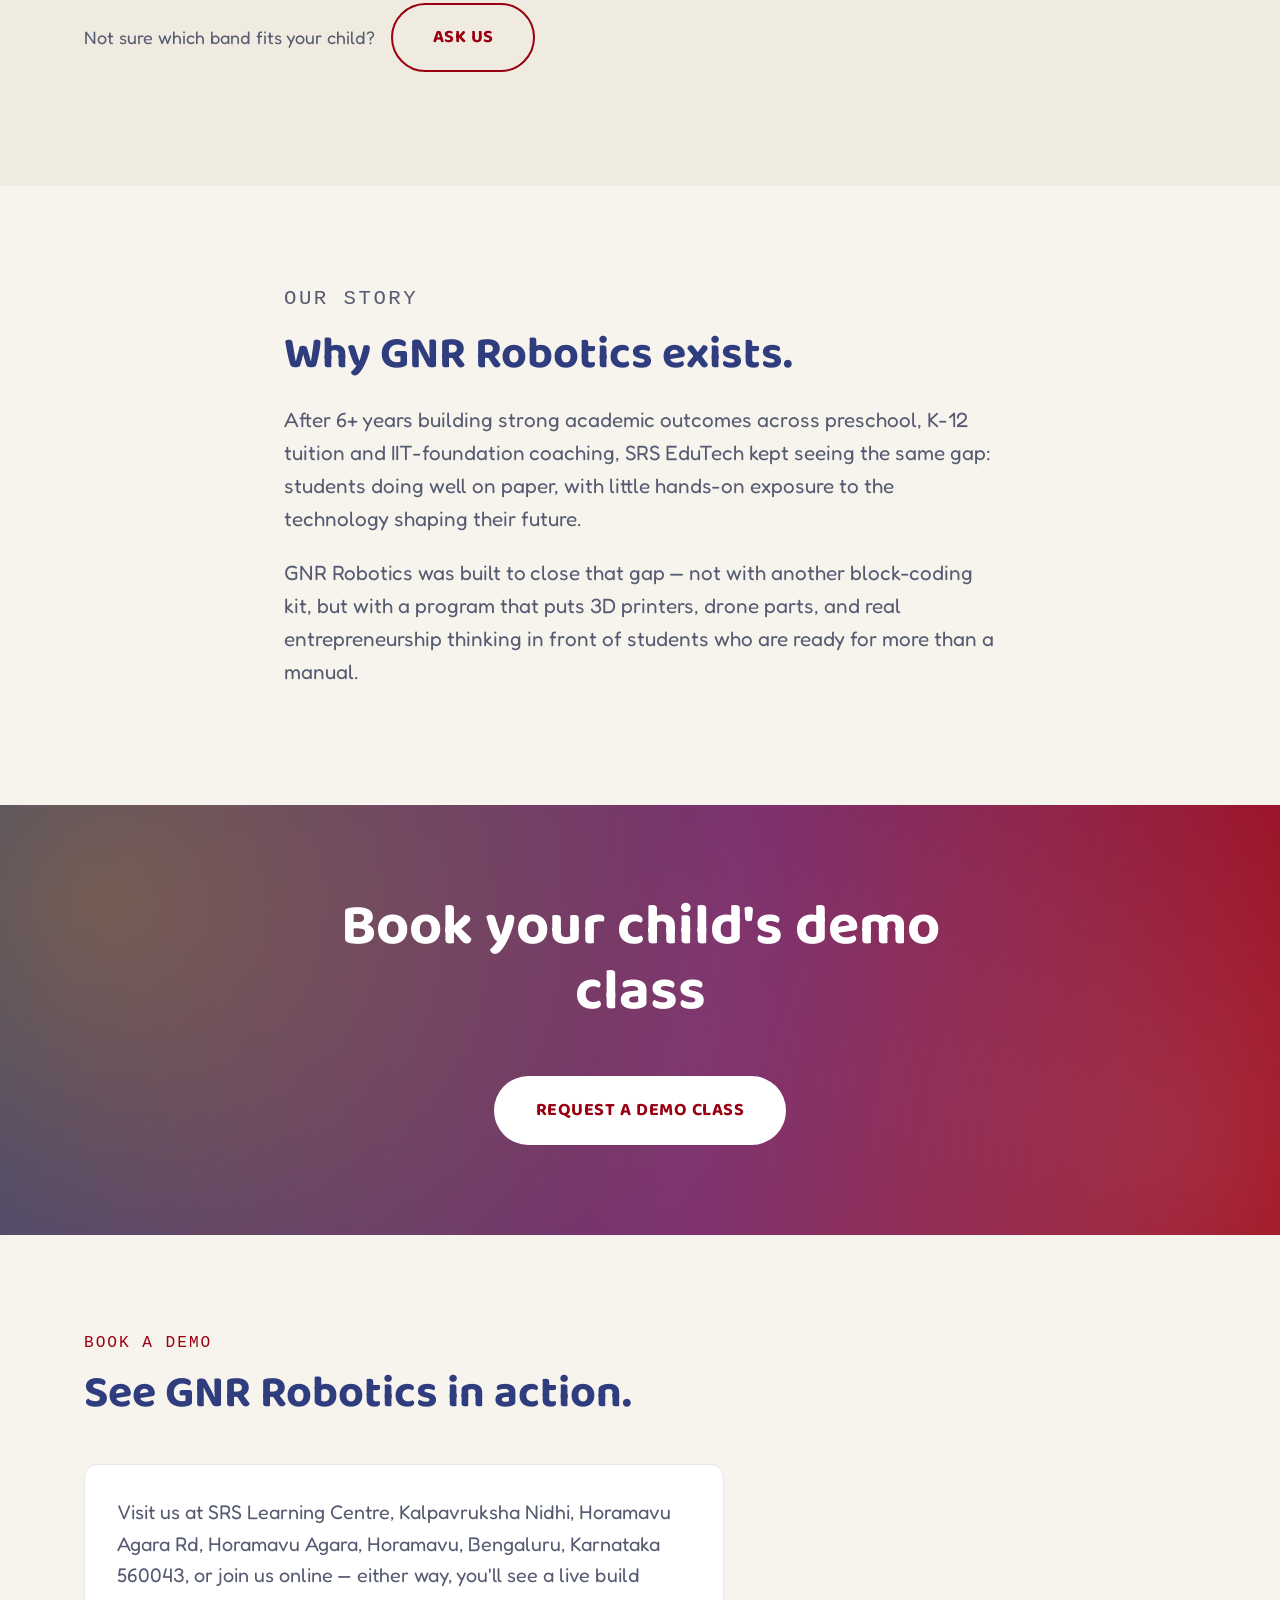
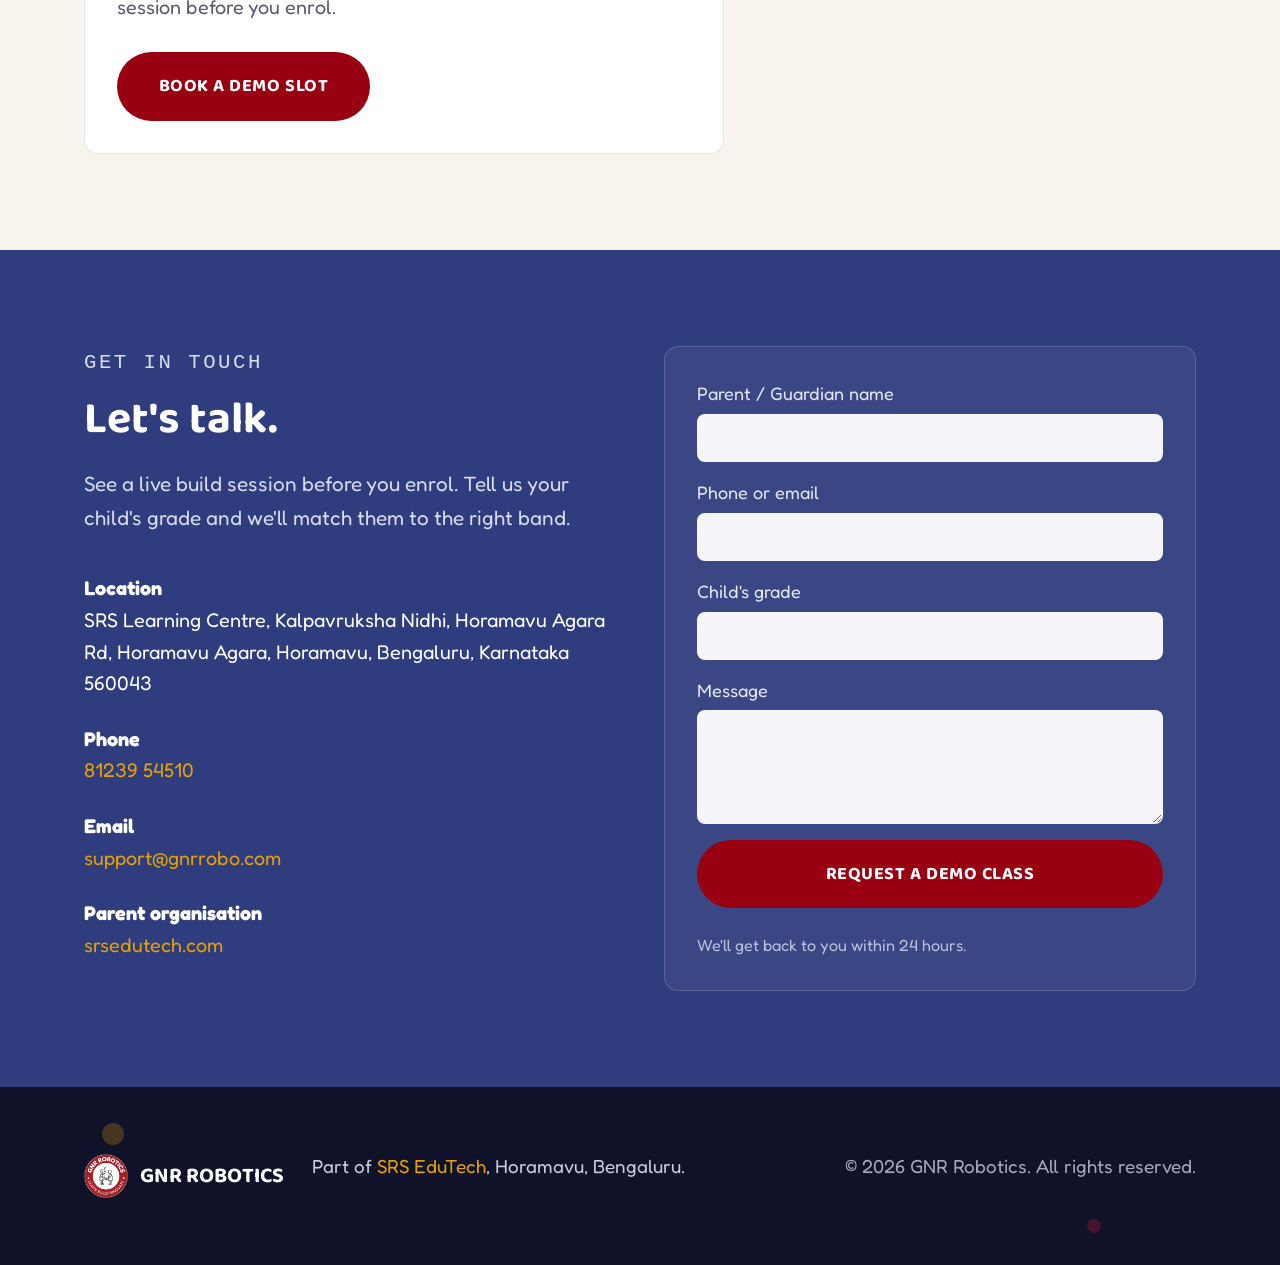
==== commit f8dbec57: "content change" ====
--- a/index.html
+++ b/index.html
@@ -4,7 +4,7 @@
 <meta charset="UTF-8">
 <meta name="viewport" content="width=device-width, initial-scale=1.0">
 <title>GNR Robotics — Hands-on Robotics Education | SRS EduTech</title>
-<meta name="description" content="GNR Robotics is a K-12 robotics program by SRS EduTech, Bengaluru — going beyond kits and block coding into 3D printing, drones, and RoboPreneurship.">
+<meta name="description" content="GNR Robotics is a K-12 robotics program by SRS EduTech, Bengaluru — going beyond kits and block coding into 3D printing, drones, and TechPreneurship.">
 <link rel="icon" type="image/png" sizes="32x32" href="assets/favicon-32.png">
 <link rel="icon" type="image/png" sizes="16x16" href="assets/favicon-16.png">
 <link rel="icon" type="image/png" sizes="192x192" href="assets/favicon-192.png">
@@ -65,7 +65,7 @@
       <div class="hero-copy">
         <p class="eyebrow">GNR ROBOTICS · K–12 · BENGALURU</p>
         <h1 class="grad-text">Robotics education<br>built to go further.</h1>
-        <p class="hero-lead">Most school programs stop at a kit and a block-coding app. GNR Robotics takes students into 3D printing, drone systems, applied AI, and a RoboPreneurship track built to turn builders into founders.</p>
+        <p class="hero-lead">Most school programs stop at a kit and a block-coding app. GNR Robotics takes students into 3D printing, drone systems, applied AI, and a TechPreneurship track built to turn builders into founders.</p>
         <div class="hero-actions">
           <a href="#contact" class="btn btn-pill btn-cherry">Book a Demo Class</a>
           <a href="#programs" class="btn btn-pill btn-outline-cherry">View Programs</a>
@@ -104,7 +104,7 @@
         <p>Age-appropriate introductions to how machines sense, decide, and act — built into robots students have assembled themselves.</p>
       </div>
       <div class="pillar-row">
-        <h3>RoboPreneurship</h3>
+        <h3>TechPreneurship</h3>
         <p>A dedicated track where students pitch, cost, and present their builds — thinking like founders, not just makers.</p>
       </div>
 
@@ -117,7 +117,7 @@
     <div class="container">
       <p class="eyebrow">PROGRAMS</p>
       <h2>Grade bands</h2>
-      <p class="section-lead">Hands-on kits, project workbooks and LMS access — structured by grade band, from first circuits to a RoboPreneurship capstone.</p>
+      <p class="section-lead">Hands-on kits, project workbooks and LMS access — structured by grade band, from first circuits to a TechPreneurship capstone.</p>
 
       <div class="program-list">
         <article class="program-row program-row--cherry">
@@ -147,8 +147,8 @@
         <article class="program-row program-row--navy">
           <div class="program-badge">Grades<br>10–12</div>
           <div class="program-row-copy">
-            <h3>RoboPreneurship Track</h3>
-            <p>Advanced electronics &amp; embedded systems, Python &amp; AI projects, FPV drone piloting, product design with 3D printing, and a RoboPreneurship pitch capstone.</p>
+            <h3>TechPreneurship Track</h3>
+            <p>Advanced electronics &amp; embedded systems, Python &amp; AI projects, FPV drone piloting, product design with 3D printing, and a TechPreneurship pitch capstone.</p>
           </div>
         </article>
       </div>
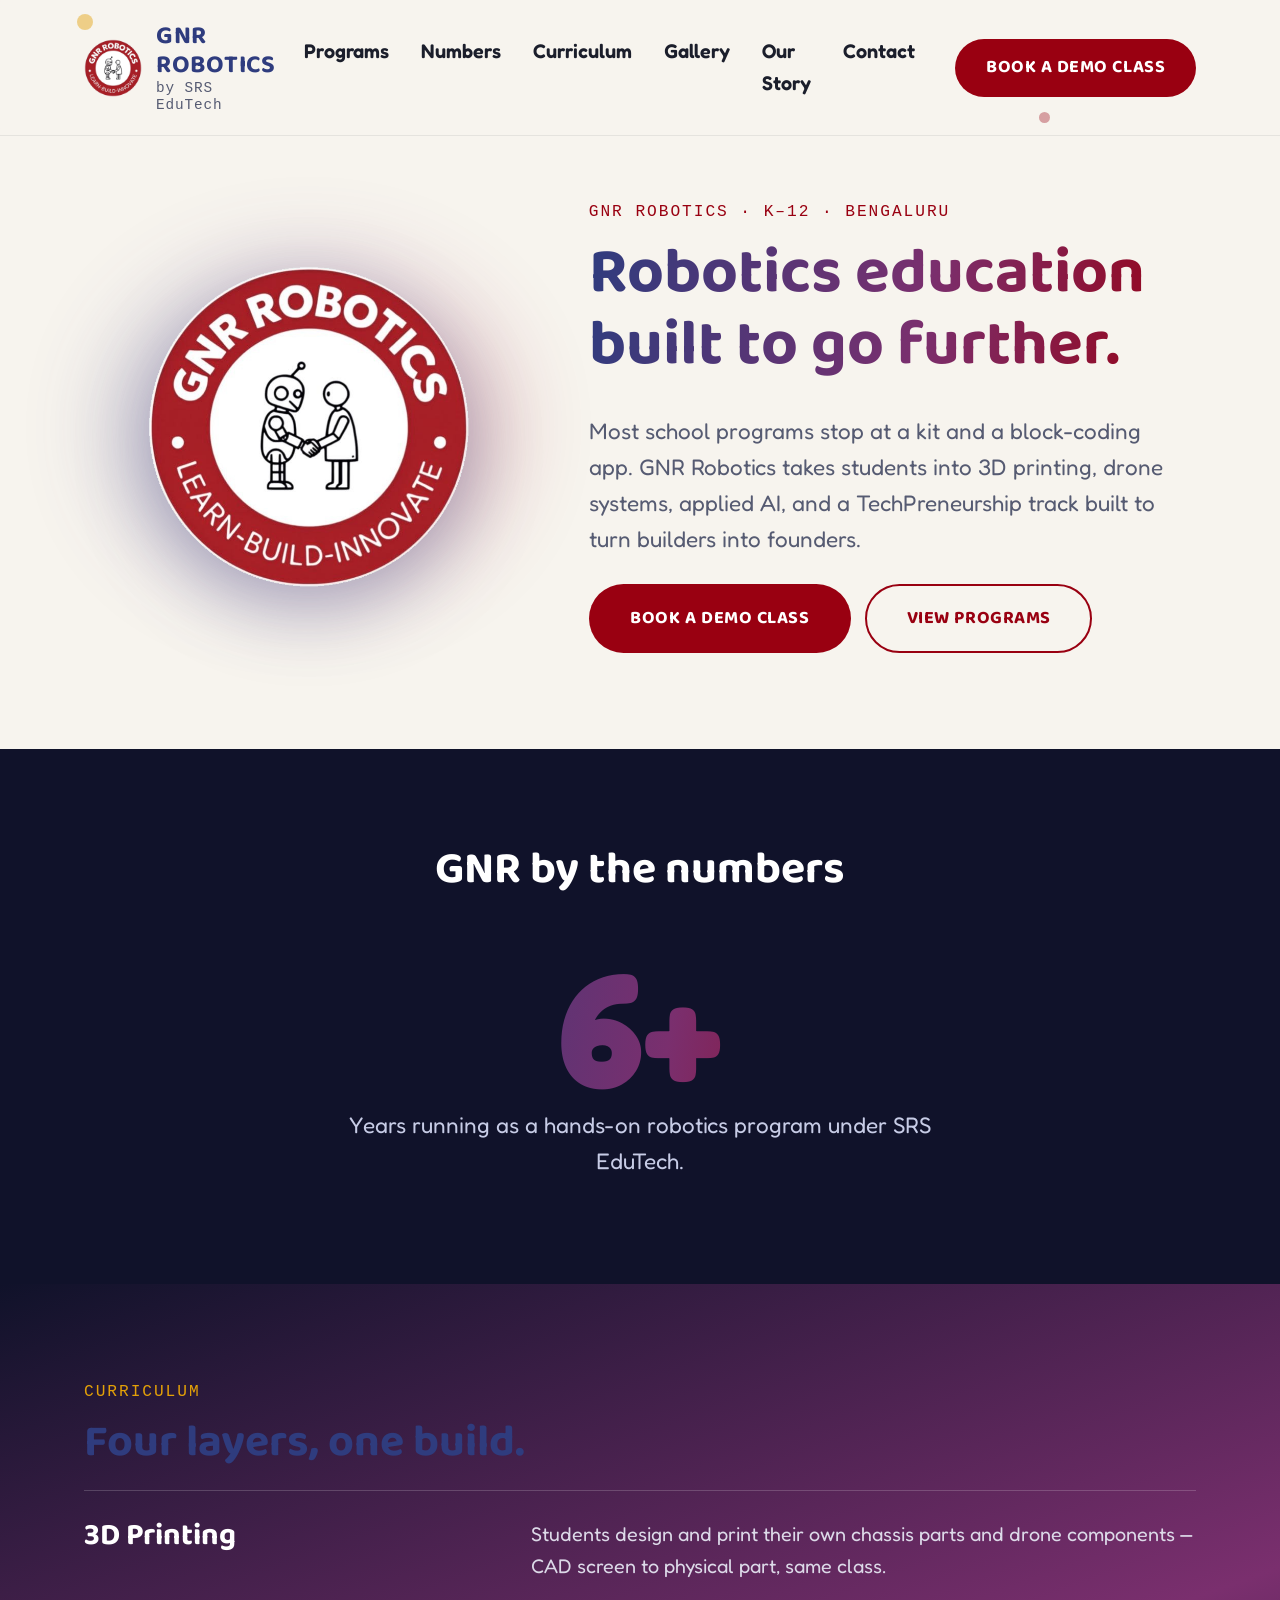
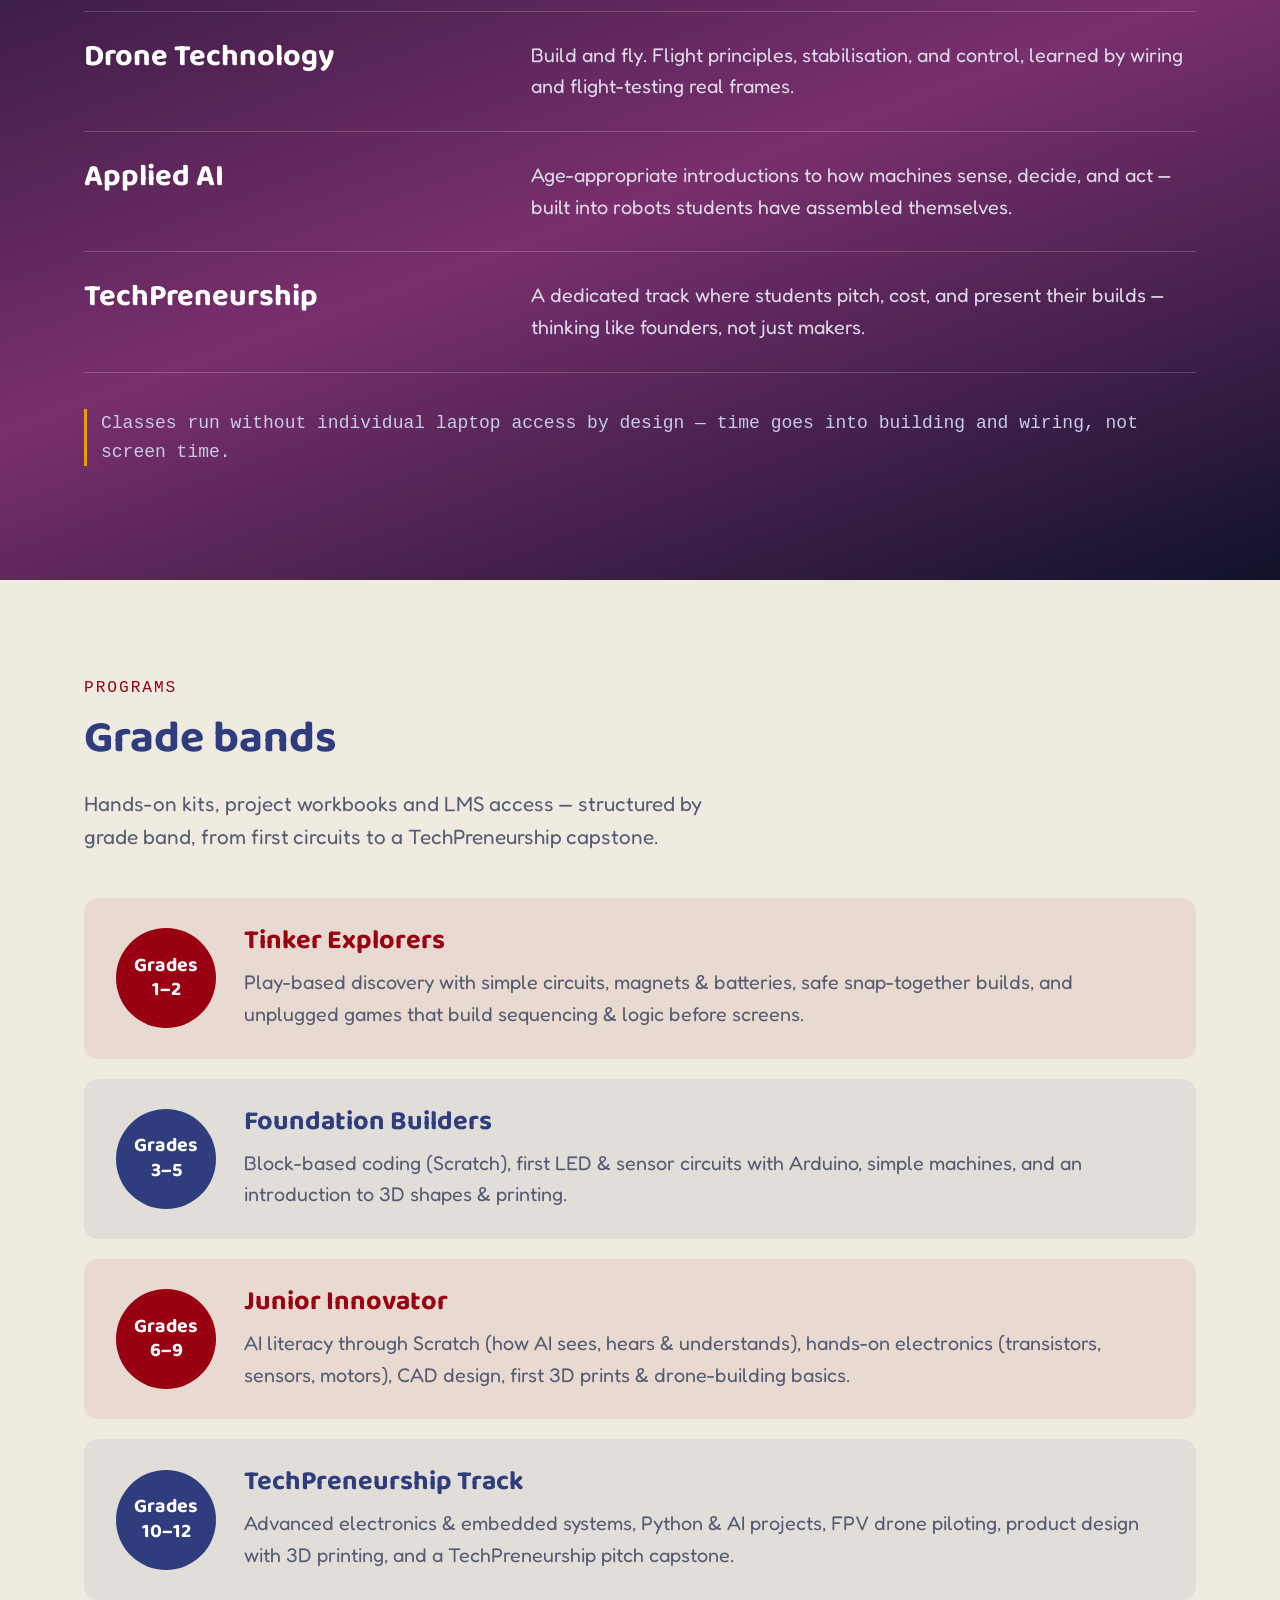
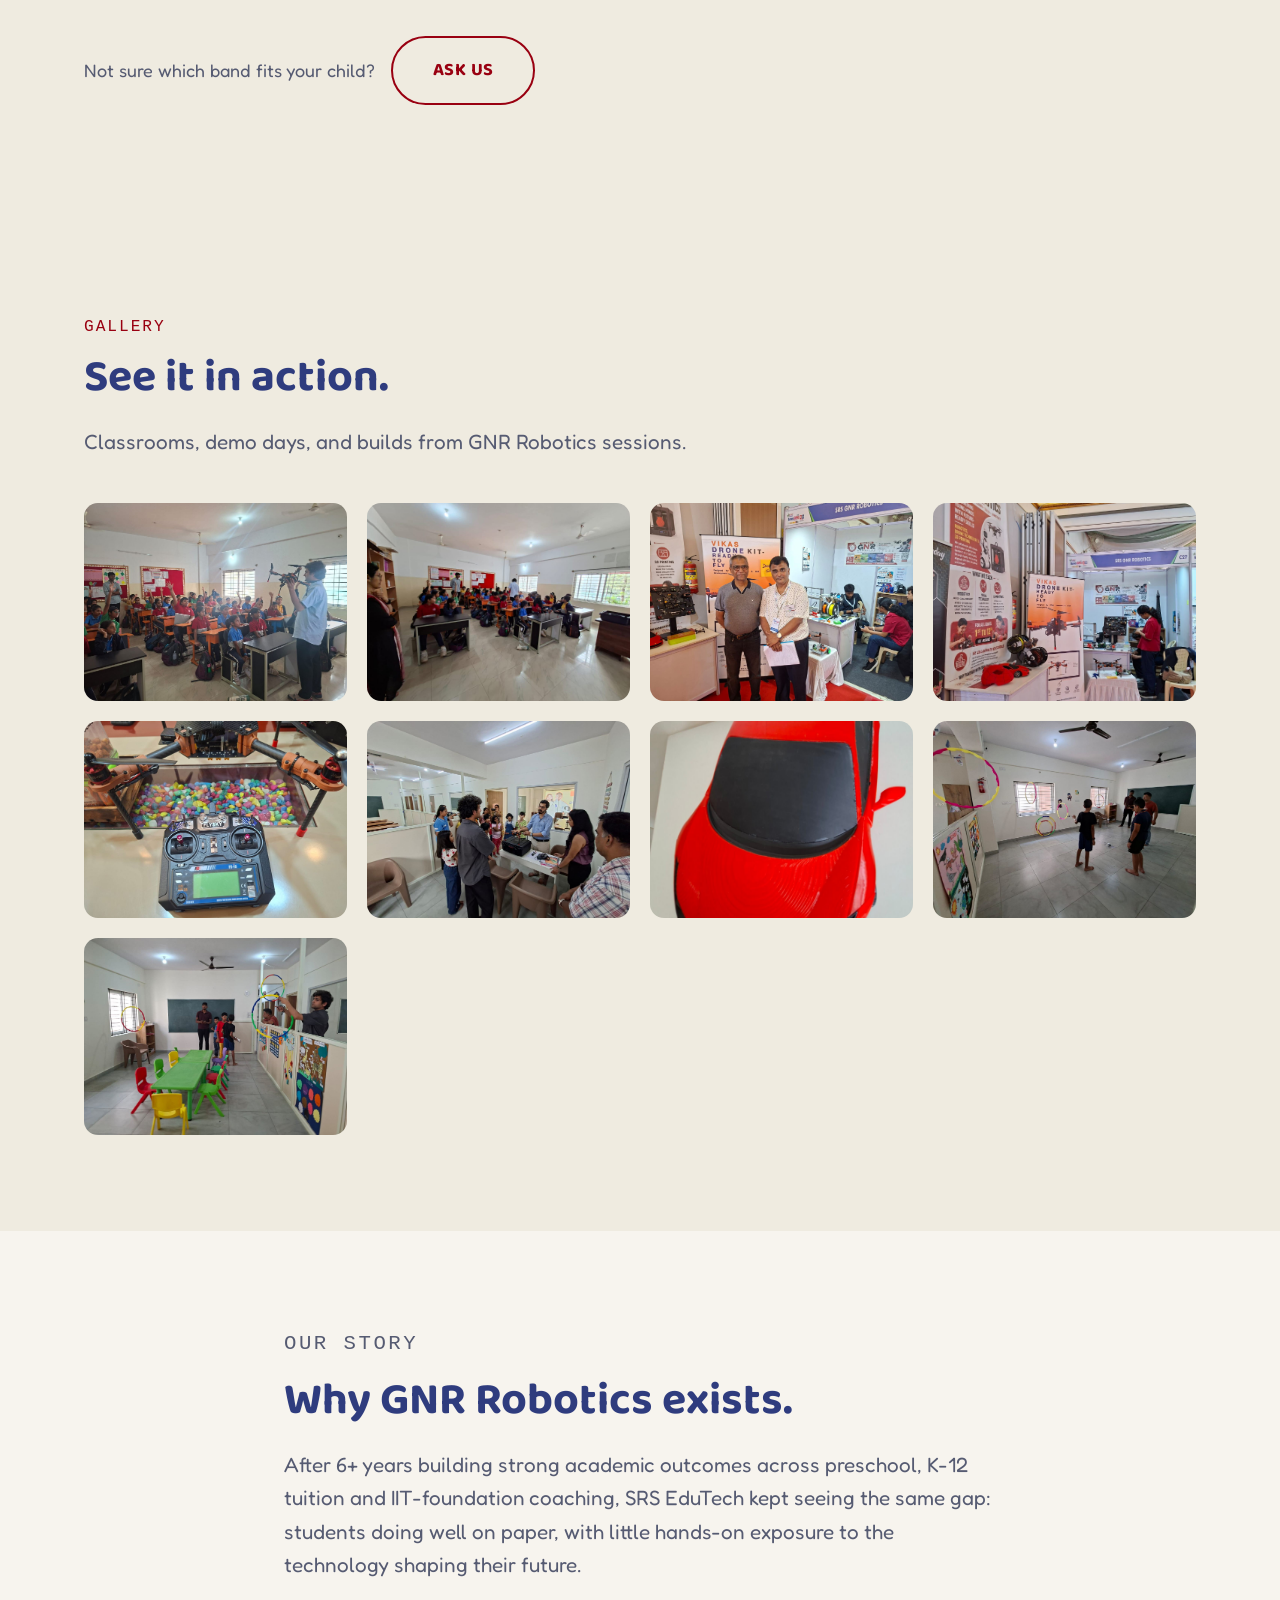
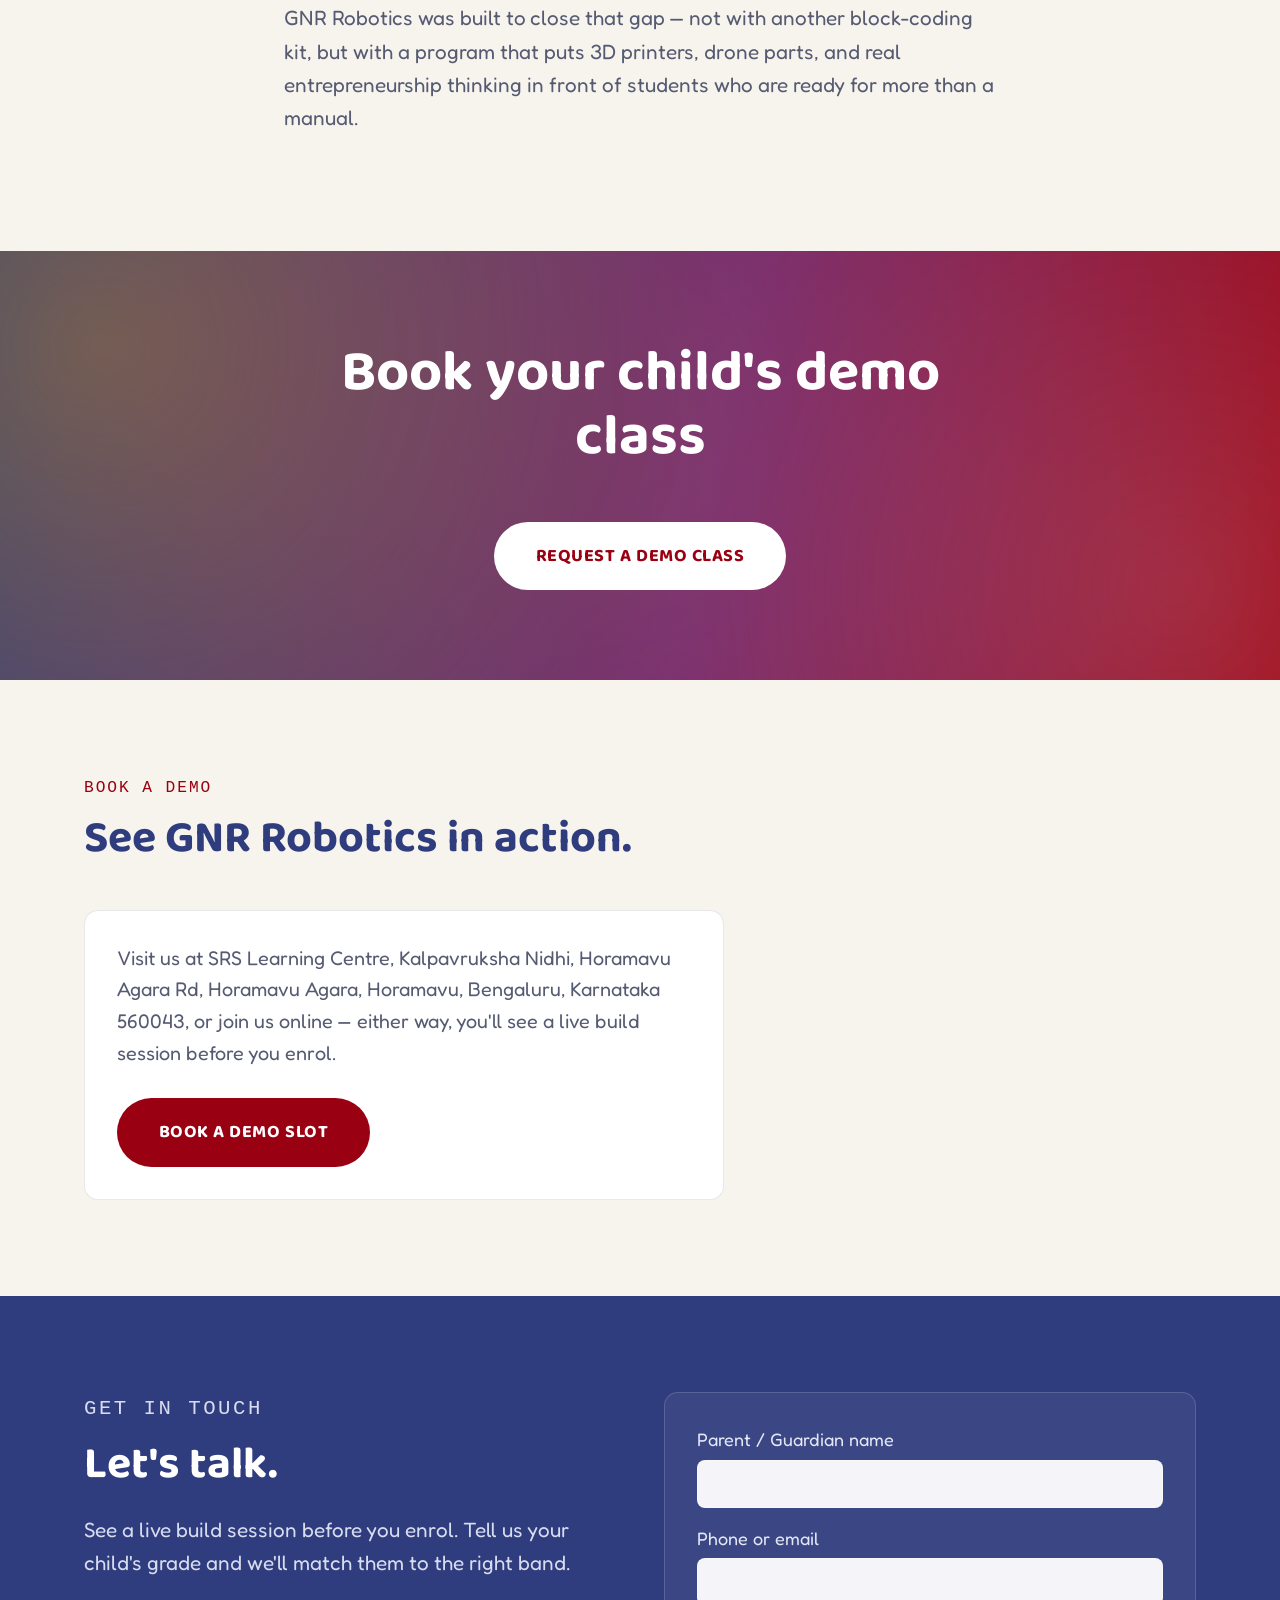
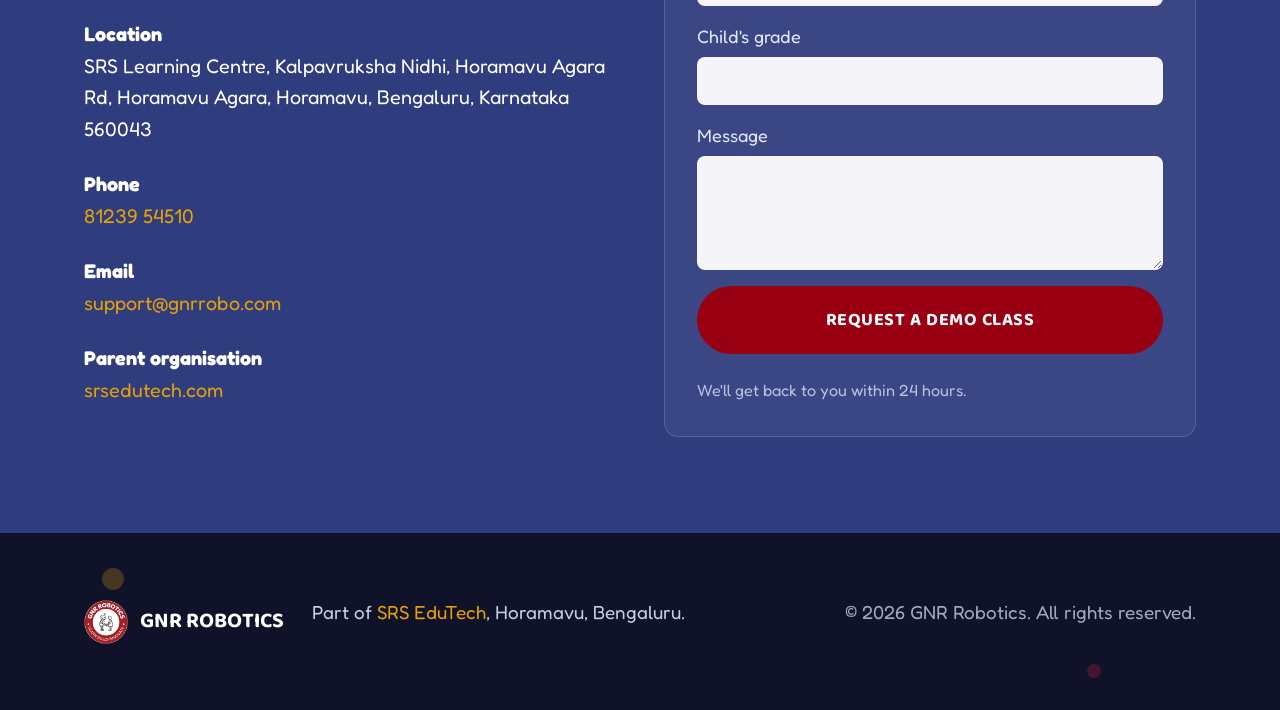
==== commit 7a25014c: "gallery section added" ====
--- a/index.html
+++ b/index.html
@@ -44,6 +44,7 @@
       <a href="#programs">Programs</a>
       <a href="#numbers">Numbers</a>
       <a href="#pillars">Curriculum</a>
+      <a href="#gallery">Gallery</a>
       <a href="#story">Our Story</a>
       <a href="#contact">Contact</a>
     </nav>
@@ -154,6 +155,45 @@
       </div>
 
       <p class="programs-cta-note">Not sure which band fits your child? <a href="#contact" class="btn btn-pill btn-outline-cherry">Ask us</a></p>
+    </div>
+  </section>
+
+  <!-- GALLERY -->
+  <section id="gallery" class="section gallery">
+    <div class="container">
+      <p class="eyebrow">GALLERY</p>
+      <h2>See it in action.</h2>
+      <p class="section-lead">Classrooms, demo days, and builds from GNR Robotics sessions.</p>
+
+      <div class="gallery-grid">
+        <button class="gallery-item" type="button" data-full="assets/gallery/gallery-01.jpg">
+          <img src="assets/gallery/gallery-01.jpg" alt="Students raise their hands during a drone demo in class" loading="lazy">
+        </button>
+        <button class="gallery-item" type="button" data-full="assets/gallery/gallery-02.jpg">
+          <img src="assets/gallery/gallery-02.jpg" alt="A classroom of students watching a robotics demo" loading="lazy">
+        </button>
+        <button class="gallery-item" type="button" data-full="assets/gallery/gallery-03.jpg">
+          <img src="assets/gallery/gallery-03.jpg" alt="GNR Robotics team at the SRS GNR Robotics expo booth" loading="lazy">
+        </button>
+        <button class="gallery-item" type="button" data-full="assets/gallery/gallery-04.jpg">
+          <img src="assets/gallery/gallery-04.jpg" alt="GNR Robotics expo booth with 3D printing and drone displays" loading="lazy">
+        </button>
+        <button class="gallery-item" type="button" data-full="assets/gallery/gallery-05.jpg">
+          <img src="assets/gallery/gallery-05.jpg" alt="Close-up of a student-built drone and flight controller" loading="lazy">
+        </button>
+        <button class="gallery-item" type="button" data-full="assets/gallery/gallery-06.jpg">
+          <img src="assets/gallery/gallery-06.jpg" alt="Students and mentors gathered around a drone during a demo" loading="lazy">
+        </button>
+        <button class="gallery-item" type="button" data-full="assets/gallery/gallery-07.jpg">
+          <img src="assets/gallery/gallery-07.jpg" alt="A 3D-printed sports car model built by a student" loading="lazy">
+        </button>
+        <button class="gallery-item" type="button" data-full="assets/gallery/gallery-08.jpg">
+          <img src="assets/gallery/gallery-08.jpg" alt="Students flying a mini drone through hoops in class" loading="lazy">
+        </button>
+        <button class="gallery-item" type="button" data-full="assets/gallery/gallery-09.jpg">
+          <img src="assets/gallery/gallery-09.jpg" alt="Students flying a mini drone through hoops with mentors watching" loading="lazy">
+        </button>
+      </div>
     </div>
   </section>
 
@@ -236,6 +276,11 @@
   </div>
 </footer>
 
+<div class="lightbox" id="lightbox">
+  <button class="lightbox-close" id="lightbox-close" aria-label="Close image">&times;</button>
+  <img src="" alt="" id="lightbox-img">
+</div>
+
 <script src="js/main.js"></script>
 </body>
 </html>
--- a/css/styles.css
+++ b/css/styles.css
@@ -223,6 +223,33 @@
   .program-row { flex-direction: column; text-align: center; }
 }
 
+/* Gallery */
+.gallery { background: #EFEBE0; }
+.gallery-grid { display: grid; grid-template-columns: repeat(auto-fit, minmax(260px, 1fr)); gap: 20px; margin-top: 2.5em; }
+.gallery-item {
+  position: relative; overflow: hidden; border-radius: 14px;
+  padding: 0; border: none; background: none; cursor: pointer;
+  aspect-ratio: 4 / 3;
+}
+.gallery-item img { width: 100%; height: 100%; object-fit: cover; display: block; transition: transform 0.3s ease; }
+.gallery-item:hover img { transform: scale(1.06); }
+
+.lightbox {
+  position: fixed; inset: 0; z-index: 200;
+  display: flex; align-items: center; justify-content: center;
+  padding: 40px;
+  background: rgba(16,18,42,0.92);
+  opacity: 0; pointer-events: none;
+  transition: opacity 0.2s ease;
+}
+.lightbox.open { opacity: 1; pointer-events: auto; }
+.lightbox img { max-width: 100%; max-height: 100%; border-radius: 12px; box-shadow: 0 30px 60px rgba(0,0,0,0.5); }
+.lightbox-close {
+  position: absolute; top: 20px; right: 28px;
+  background: none; border: none; color: var(--white);
+  font-size: 2.5rem; line-height: 1; cursor: pointer;
+}
+
 /* Book a Demo */
 .book-demo { background: var(--paper); }
 .demo-card { max-width: 640px; margin-top: 2.5em; background: var(--white); border: 1px solid rgba(27,30,43,0.1); border-radius: 14px; padding: 32px; }
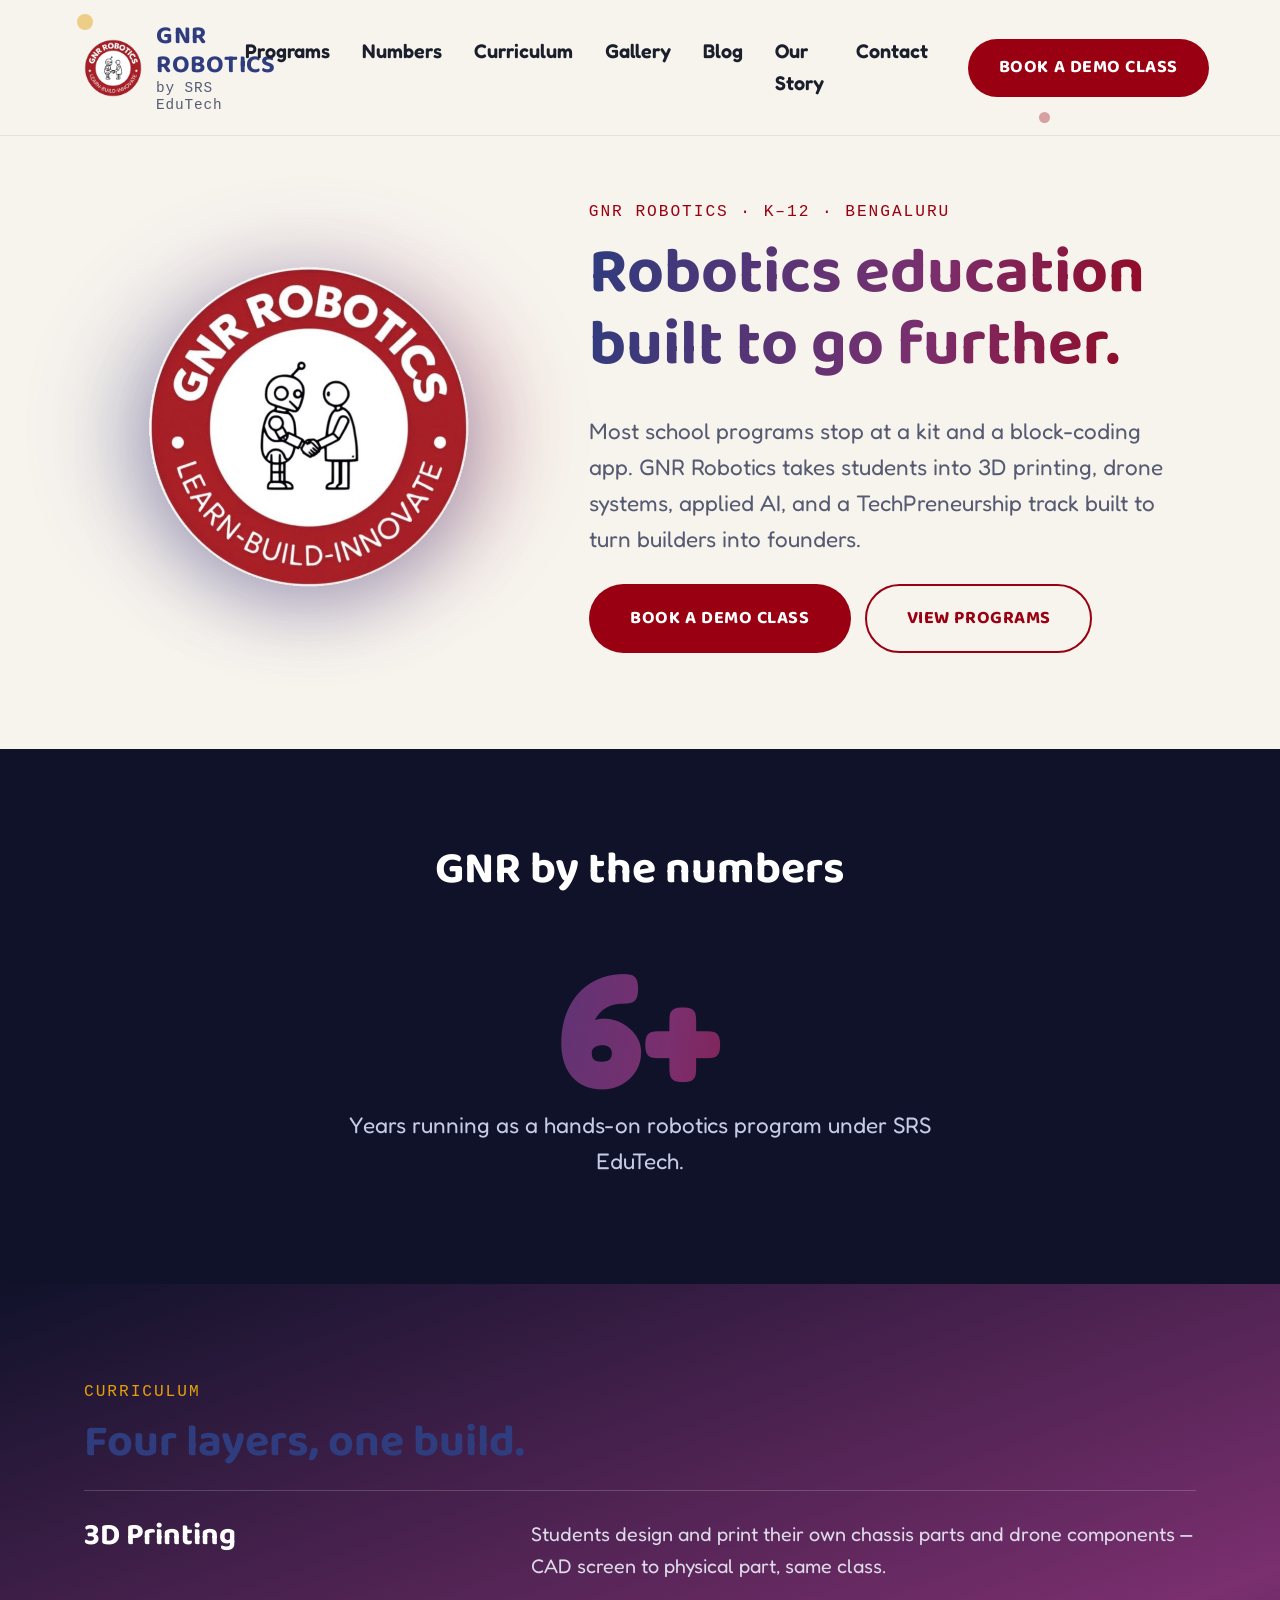
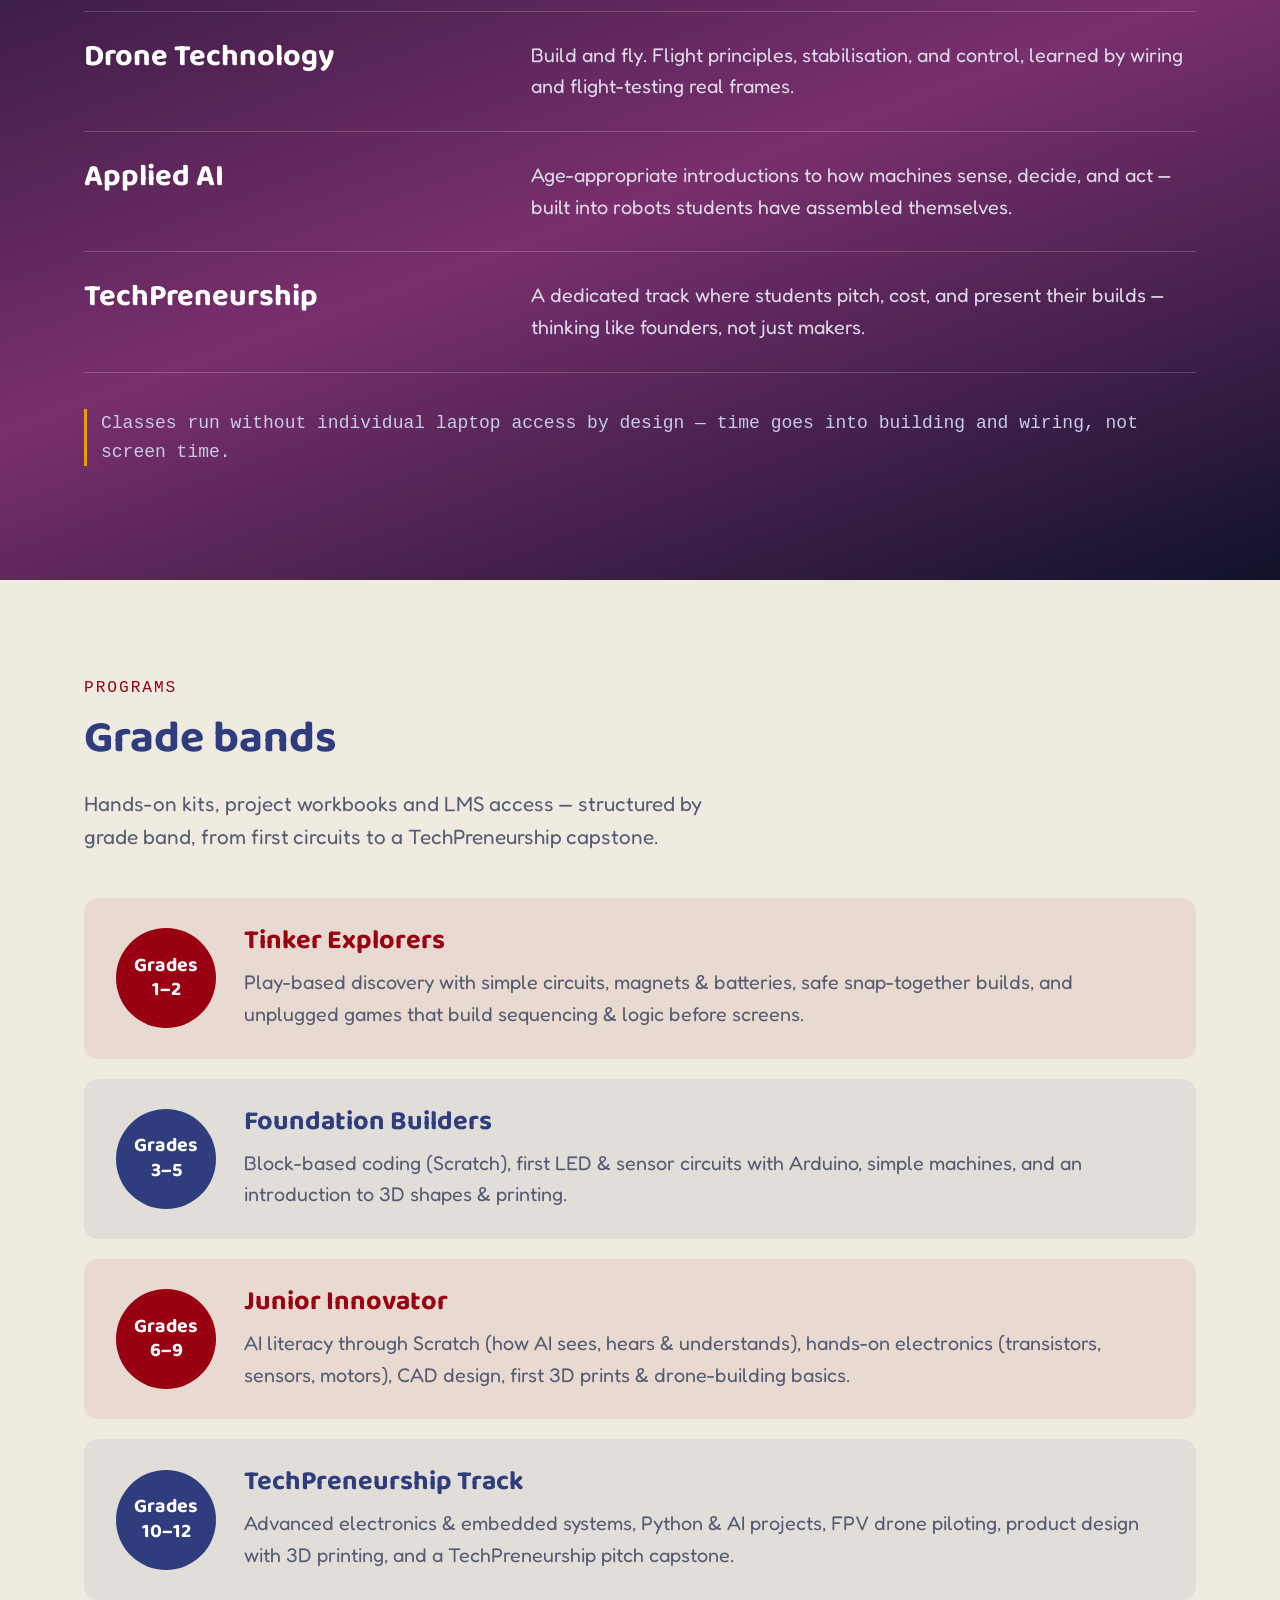
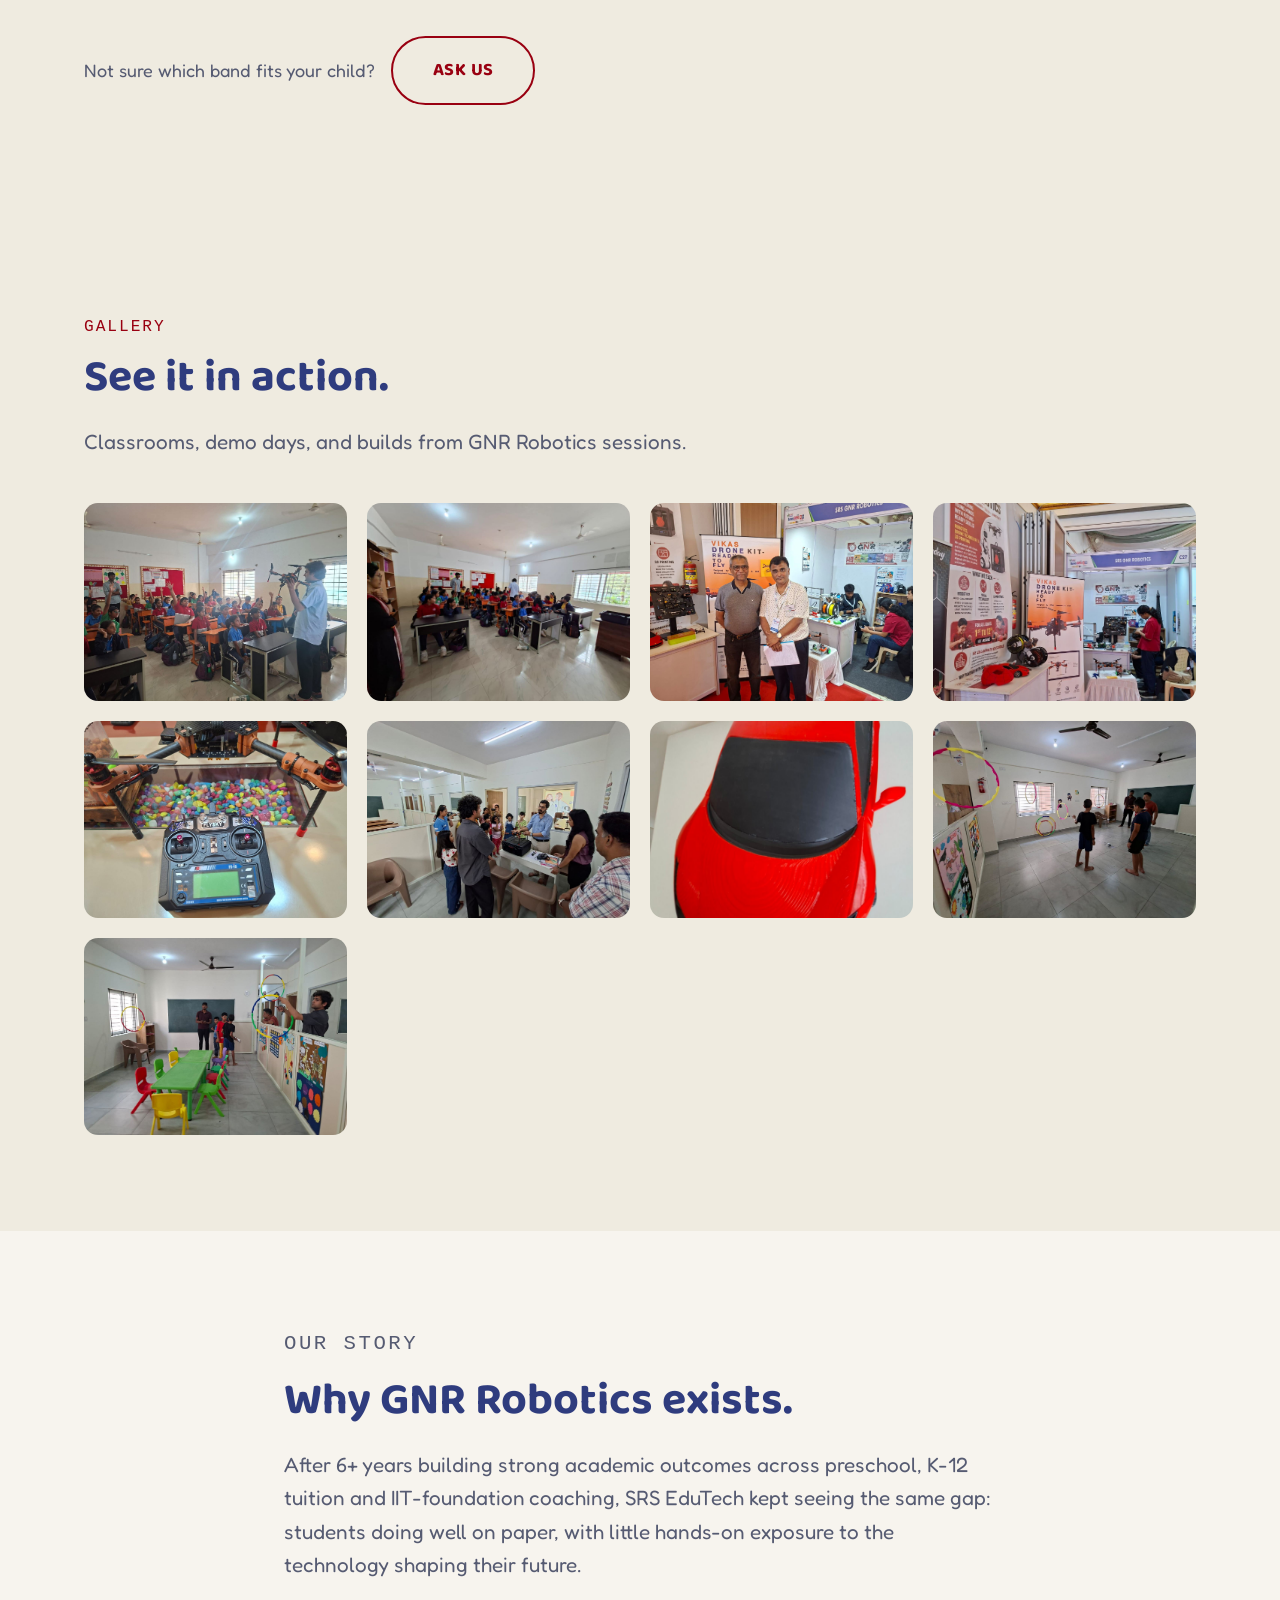
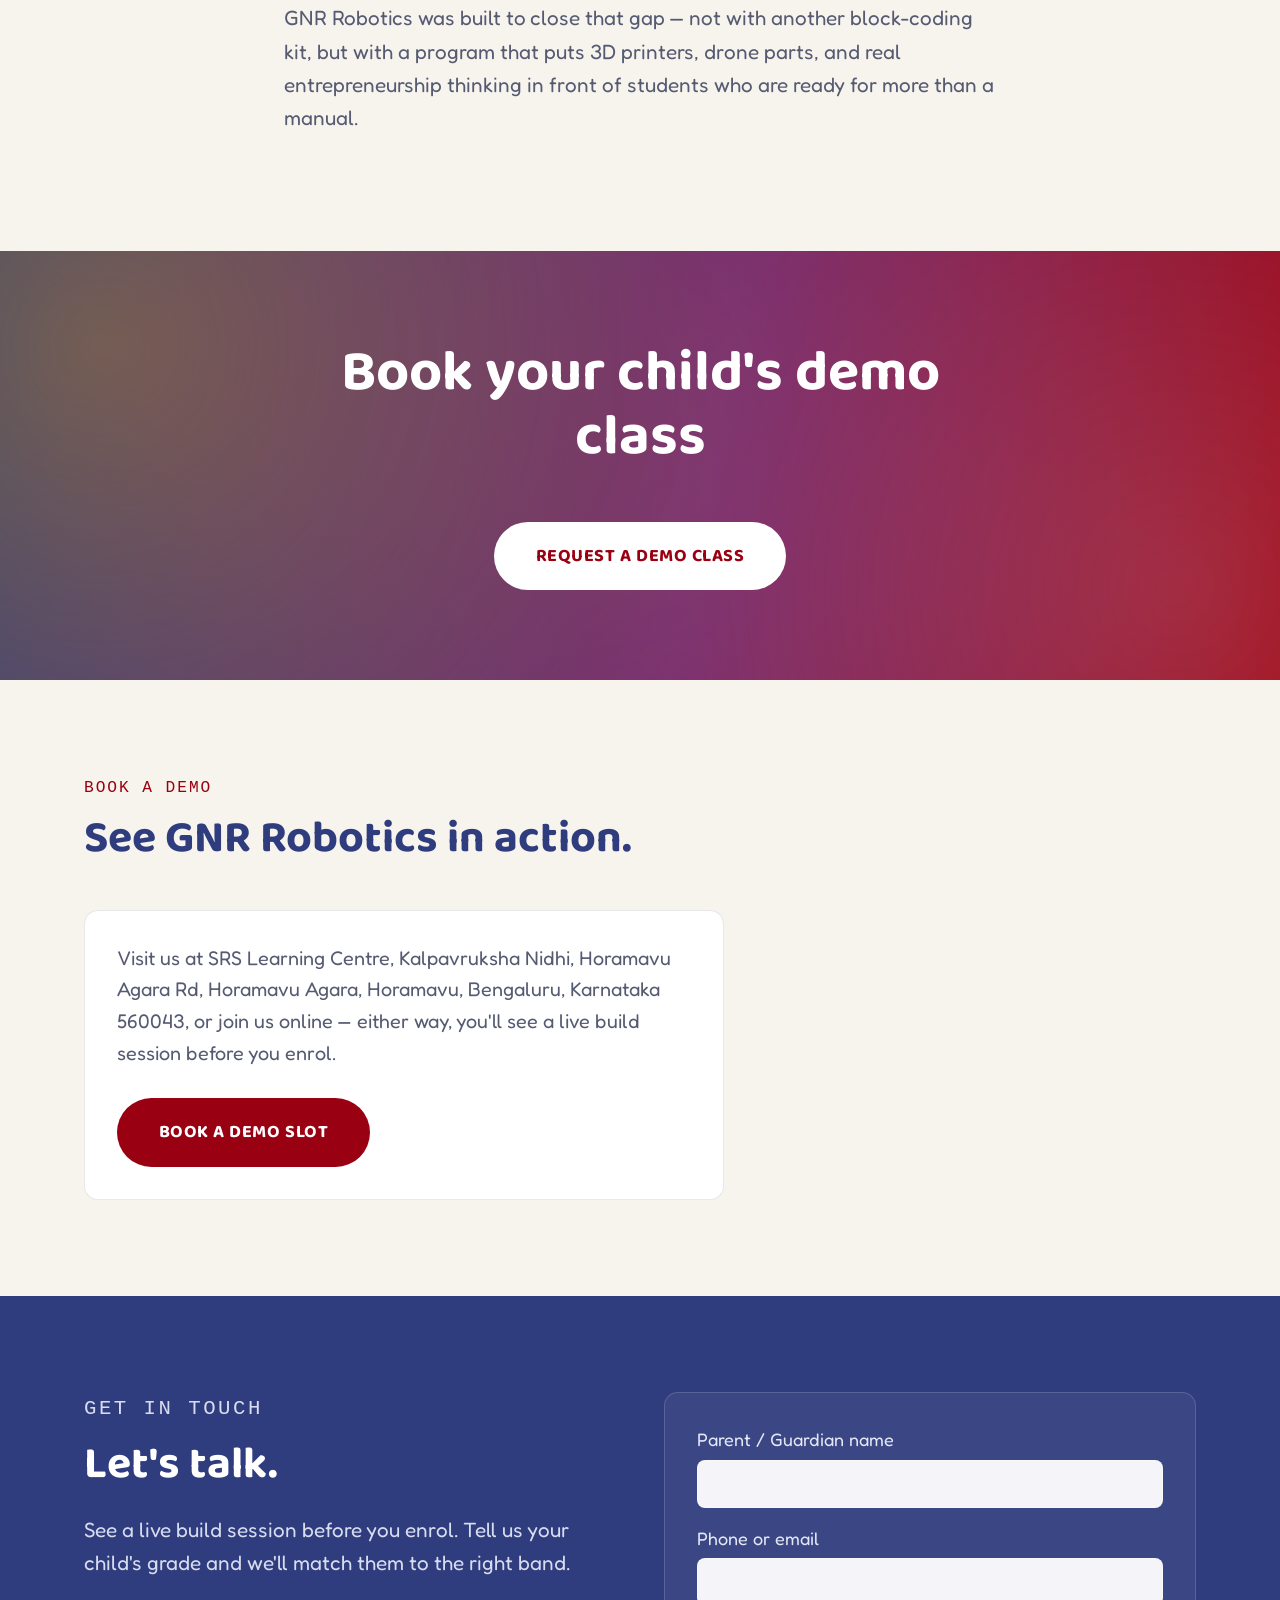
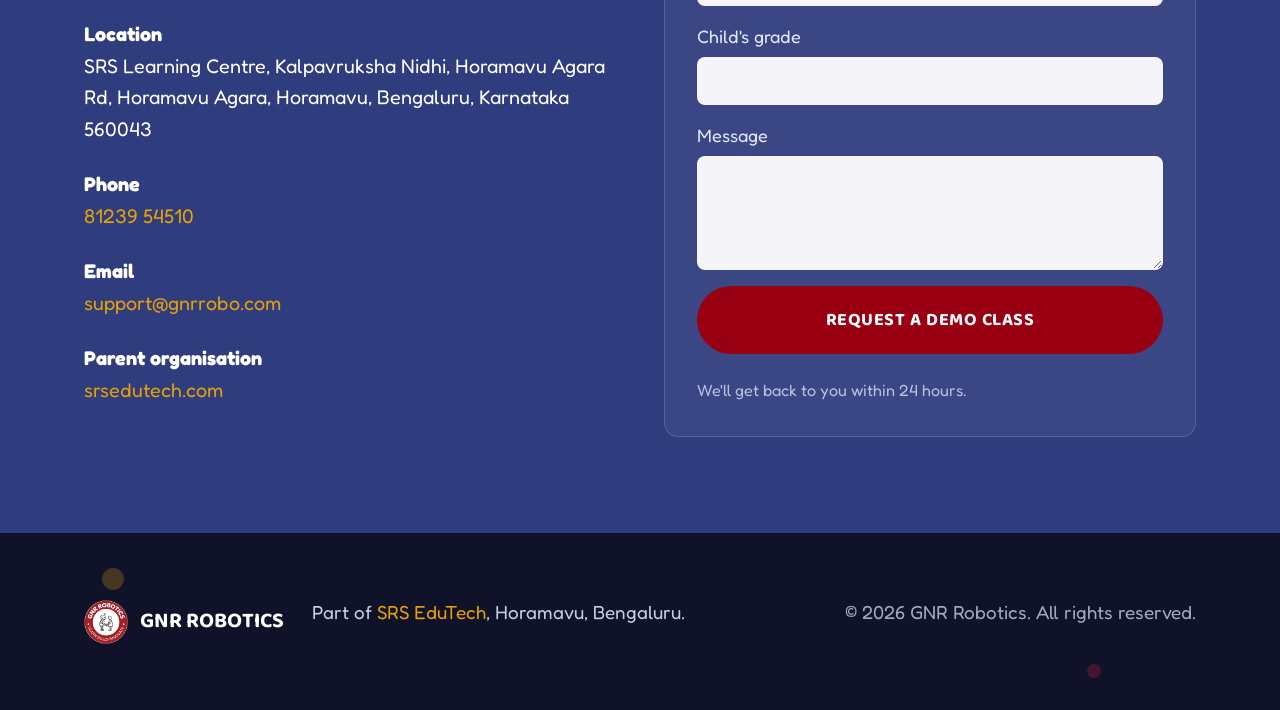
==== commit bc1d2675: "blog section added" ====
--- a/index.html
+++ b/index.html
@@ -25,7 +25,9 @@
      you confirm which ones are fair to name publicly.
   2. "Our Story" copy is a suggested draft — read and edit before
      publishing.
-  3. COLOR CHOICE: this uses a gradient built from GNR's own navy/
+  3. BLOG: blog.html and the posts in blog/ are starter drafts —
+     read, edit, and add real posts/authors/dates before publishing.
+  4. COLOR CHOICE: this uses a gradient built from GNR's own navy/
      cherry/gold instead of Reech's blue-to-pink gradient, to stay
      consistent with your existing print branding. Say the word if
      you'd rather match Reech's exact palette instead.
@@ -45,6 +47,7 @@
       <a href="#numbers">Numbers</a>
       <a href="#pillars">Curriculum</a>
       <a href="#gallery">Gallery</a>
+      <a href="blog.html">Blog</a>
       <a href="#story">Our Story</a>
       <a href="#contact">Contact</a>
     </nav>
--- a/css/styles.css
+++ b/css/styles.css
@@ -250,6 +250,29 @@
   font-size: 2.5rem; line-height: 1; cursor: pointer;
 }
 
+/* Blog */
+.blog-listing { background: var(--paper); }
+.blog-grid { display: grid; grid-template-columns: repeat(auto-fit, minmax(280px, 1fr)); gap: 24px; margin-top: 2.5em; }
+.blog-card {
+  display: flex; flex-direction: column; gap: 12px;
+  background: var(--white); border: 1px solid rgba(27,30,43,0.1); border-radius: 14px; padding: 28px;
+  text-decoration: none; color: inherit;
+  transition: transform 0.15s ease, box-shadow 0.15s ease;
+}
+.blog-card:hover { transform: translateY(-4px); box-shadow: 0 20px 40px -20px rgba(27,30,43,0.25); }
+.blog-card-date { font-family: var(--font-mono); font-size: 0.85rem; letter-spacing: 0.08em; color: var(--cherry); margin: 0; }
+.blog-card h3 { color: var(--navy); font-size: 1.35rem; margin: 0; }
+.blog-card p:not(.blog-card-date) { color: var(--ink-soft); font-size: 1.05rem; margin: 0; }
+.blog-card-more { margin-top: auto; font-family: var(--font-display); font-weight: 700; color: var(--cherry); }
+
+/* Blog post */
+.post { padding: 56px 0 96px; }
+.post-back { display: inline-block; font-weight: 700; color: var(--cherry); text-decoration: none; }
+.post-meta { font-family: var(--font-mono); font-size: 0.9rem; letter-spacing: 0.08em; color: var(--cherry); margin: 1.5em 0 0.4em; }
+.post h1 { font-size: clamp(2rem, 4vw, 2.8rem); color: var(--navy); max-width: 20ch; }
+.post-body { max-width: 760px; margin: 1.5em 0 2em; color: var(--ink-soft); font-size: 1.15rem; }
+.post-body p { margin: 0 0 1.2em; }
+
 /* Book a Demo */
 .book-demo { background: var(--paper); }
 .demo-card { max-width: 640px; margin-top: 2.5em; background: var(--white); border: 1px solid rgba(27,30,43,0.1); border-radius: 14px; padding: 32px; }
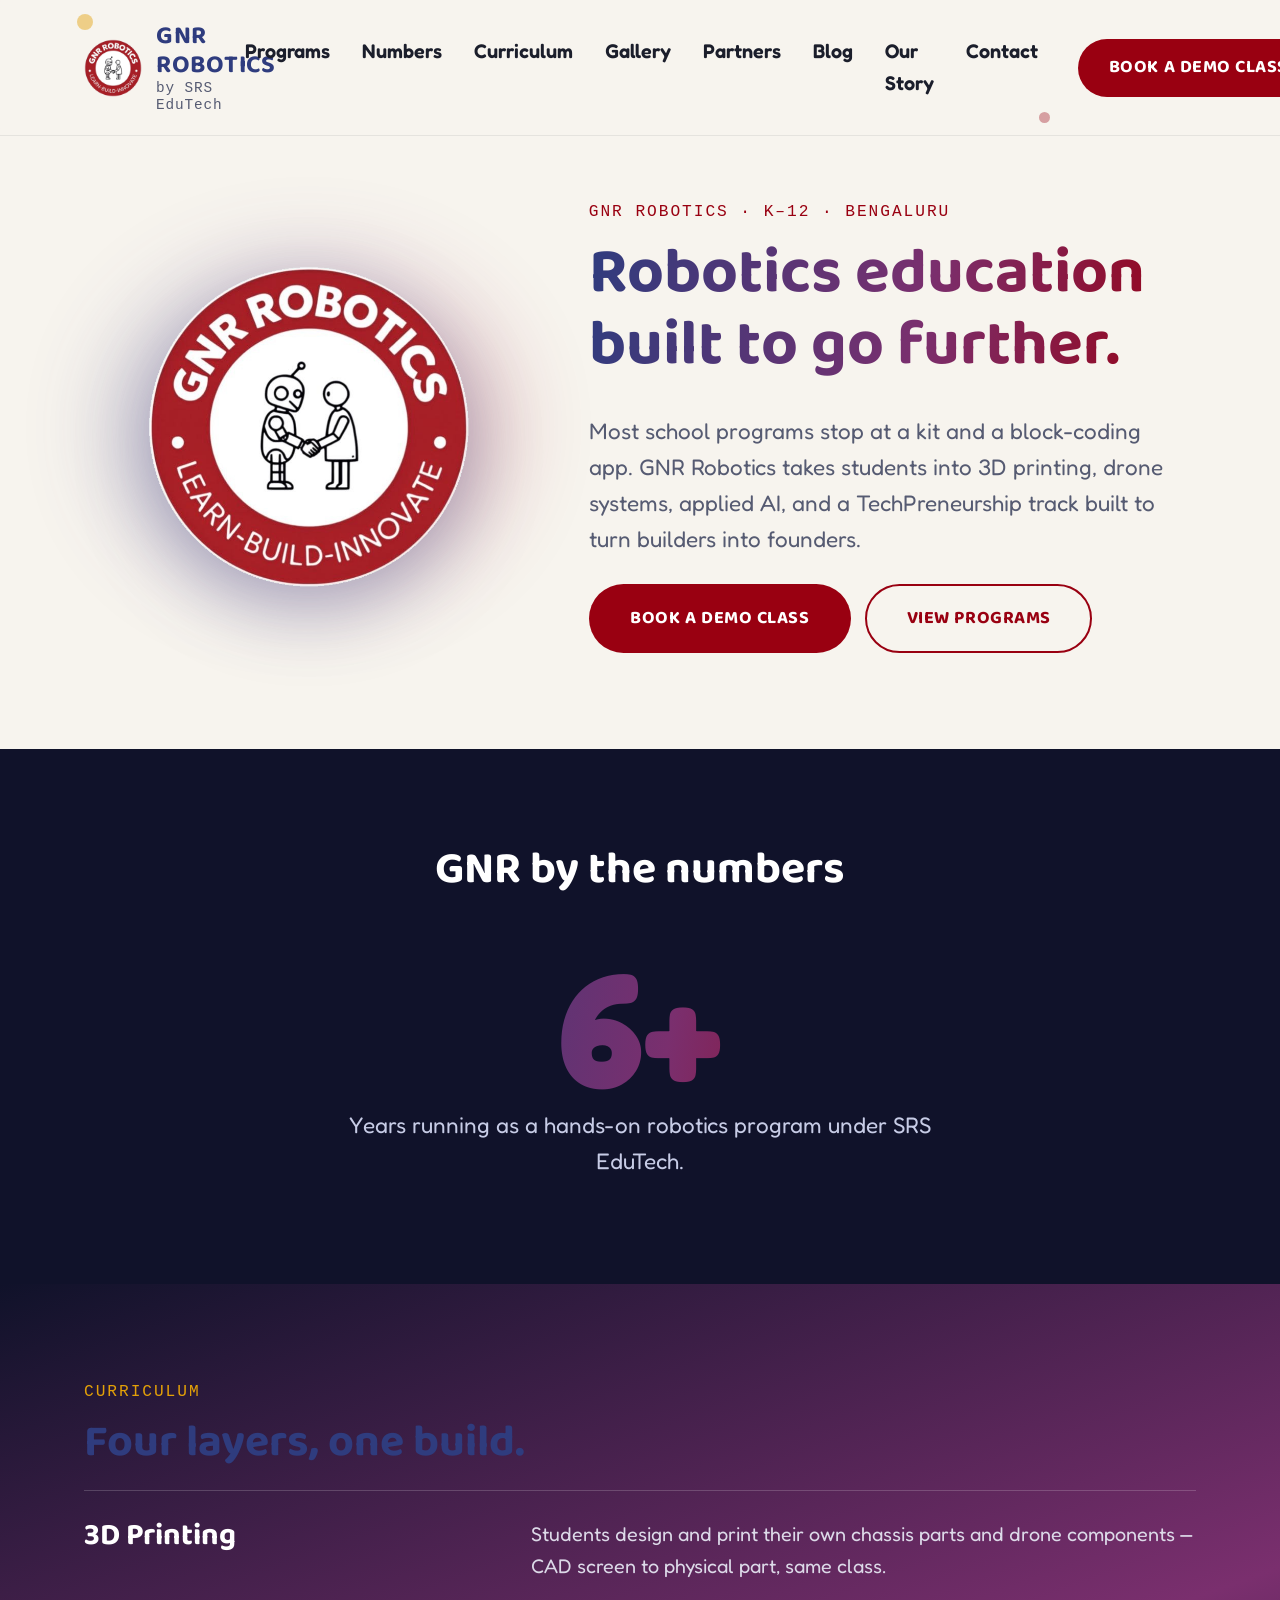
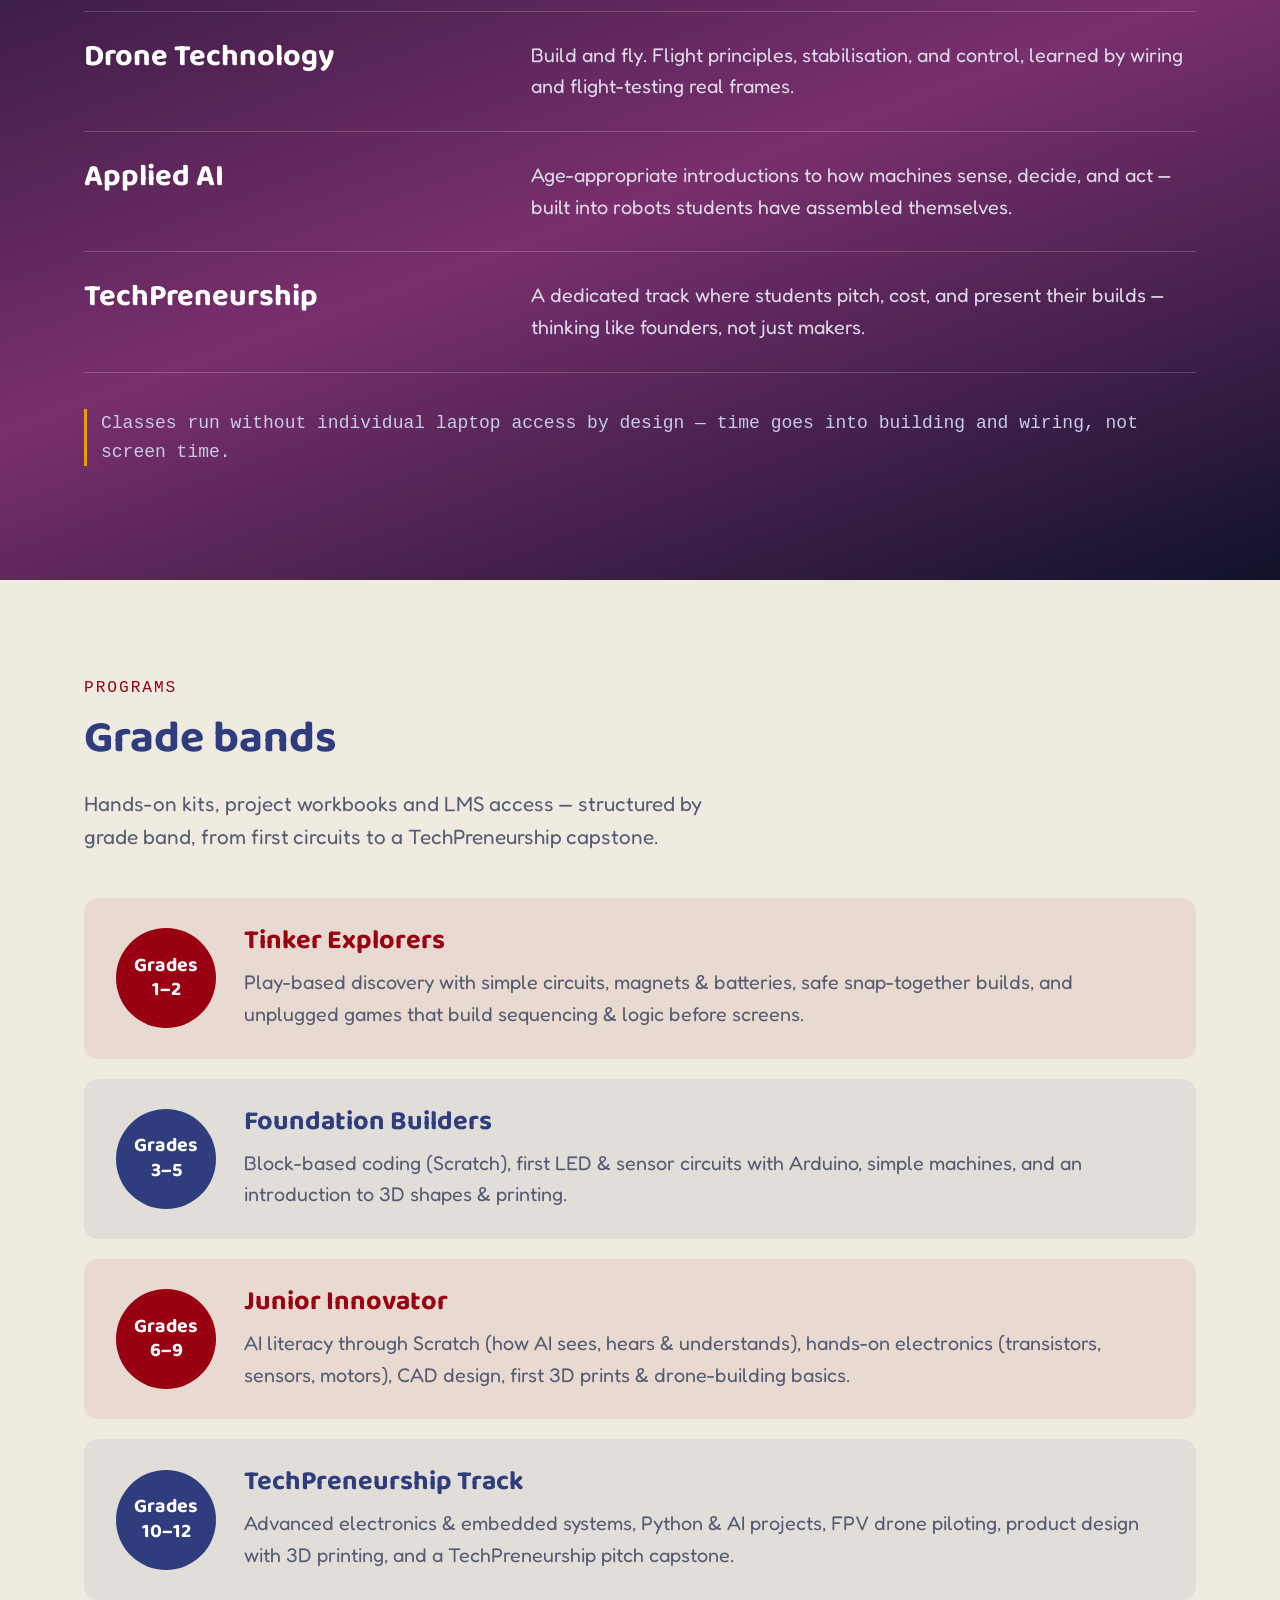
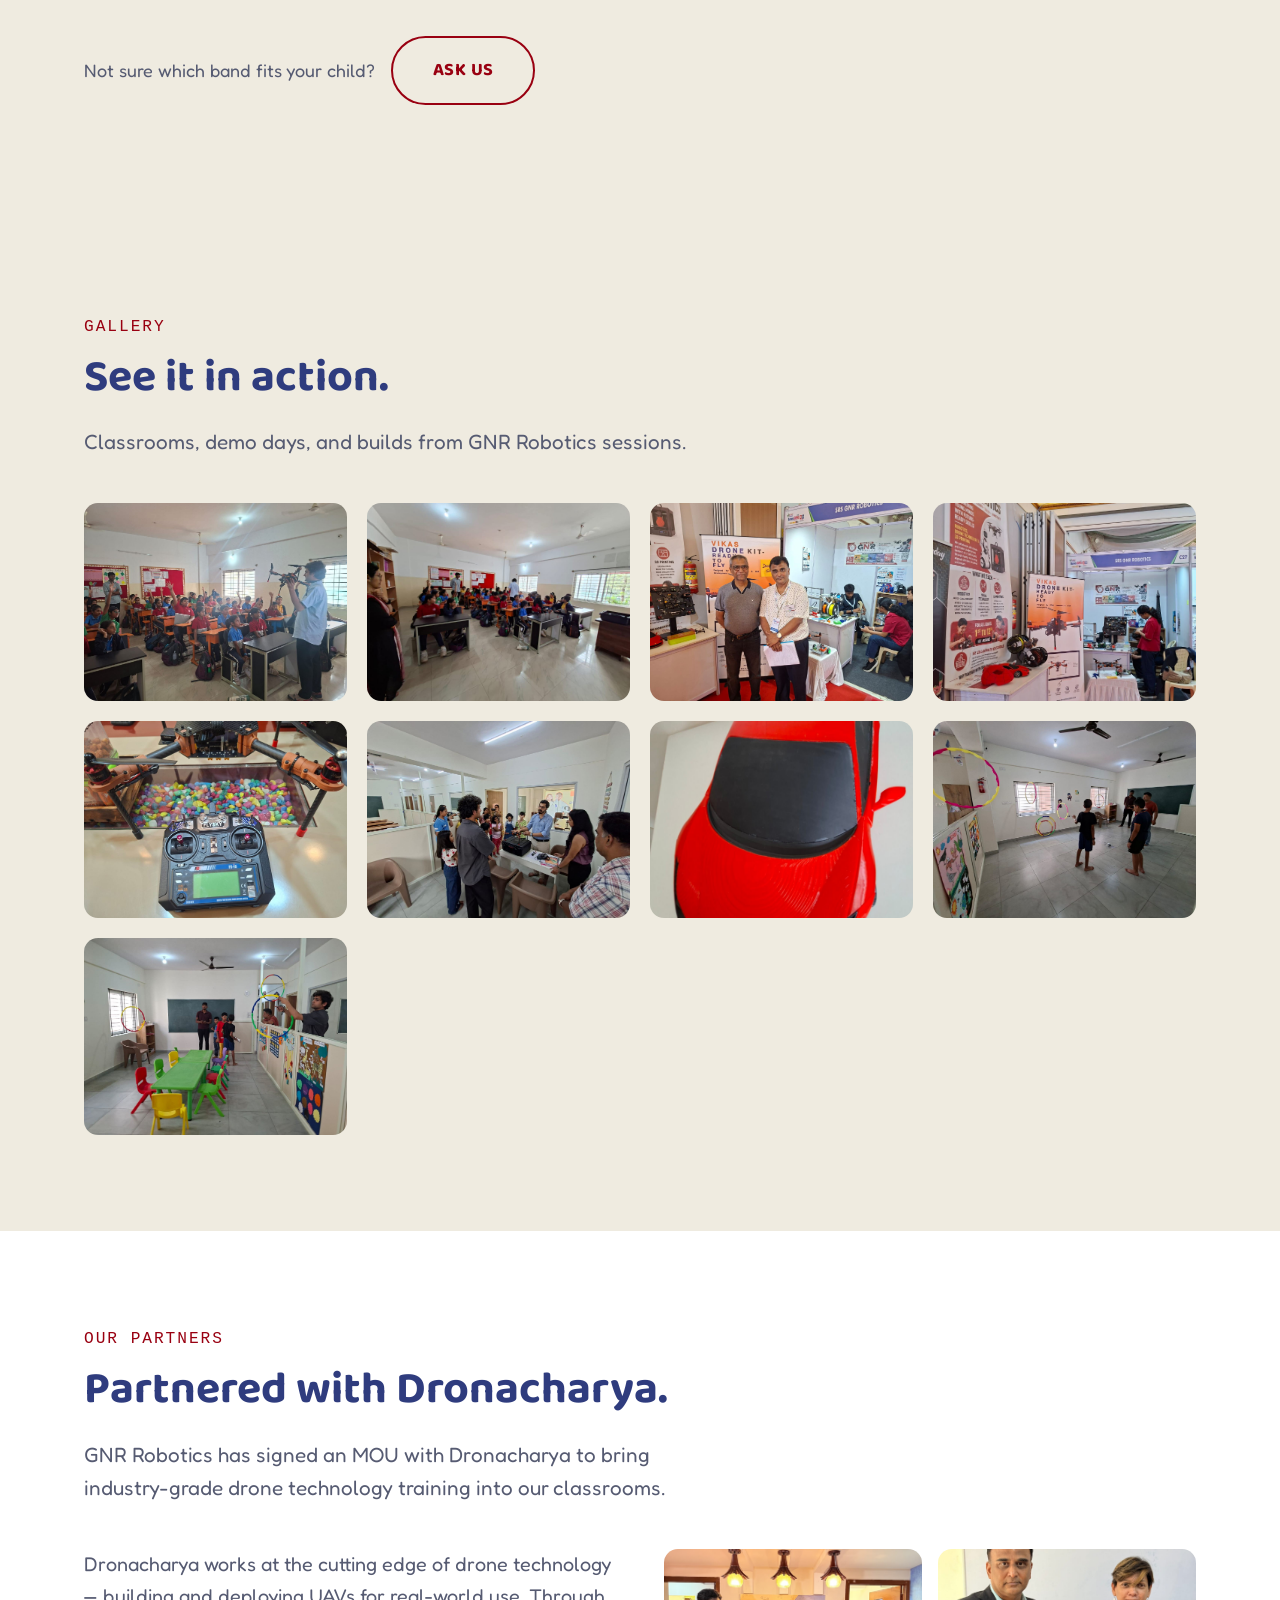
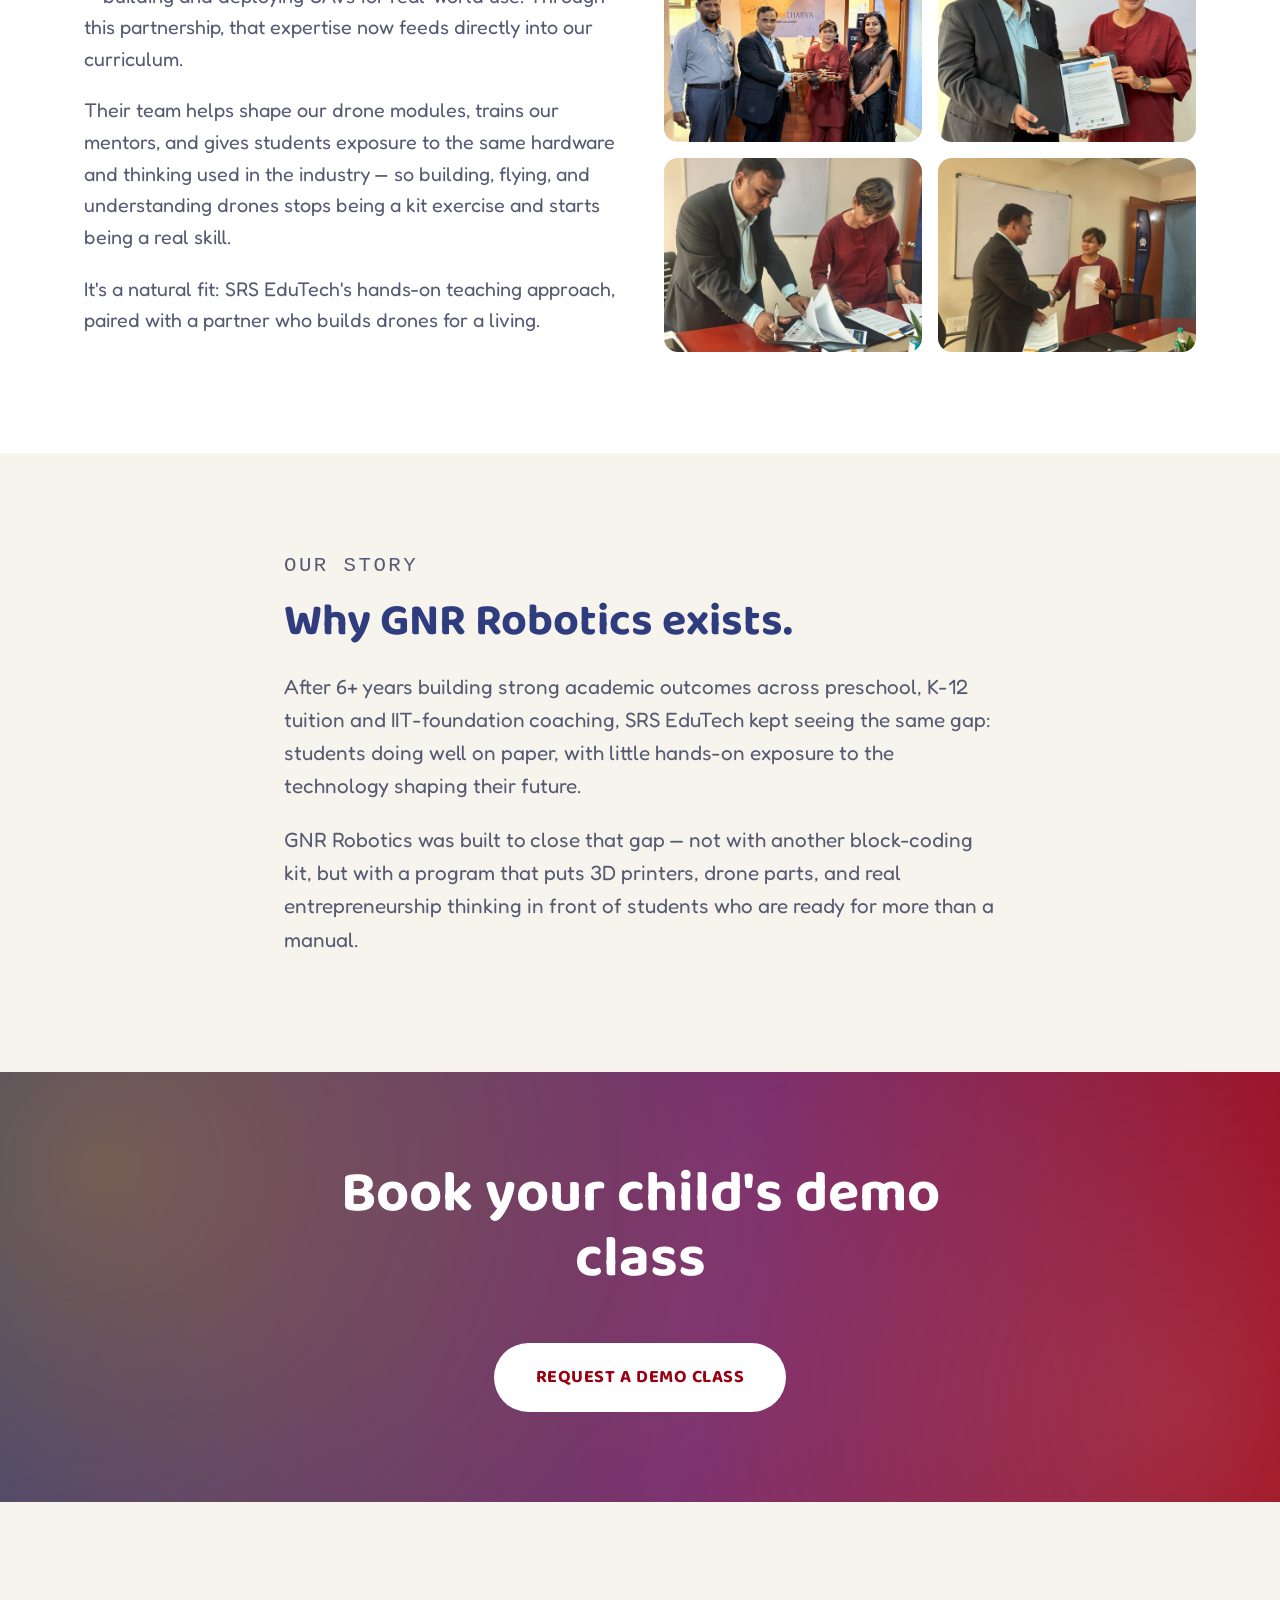
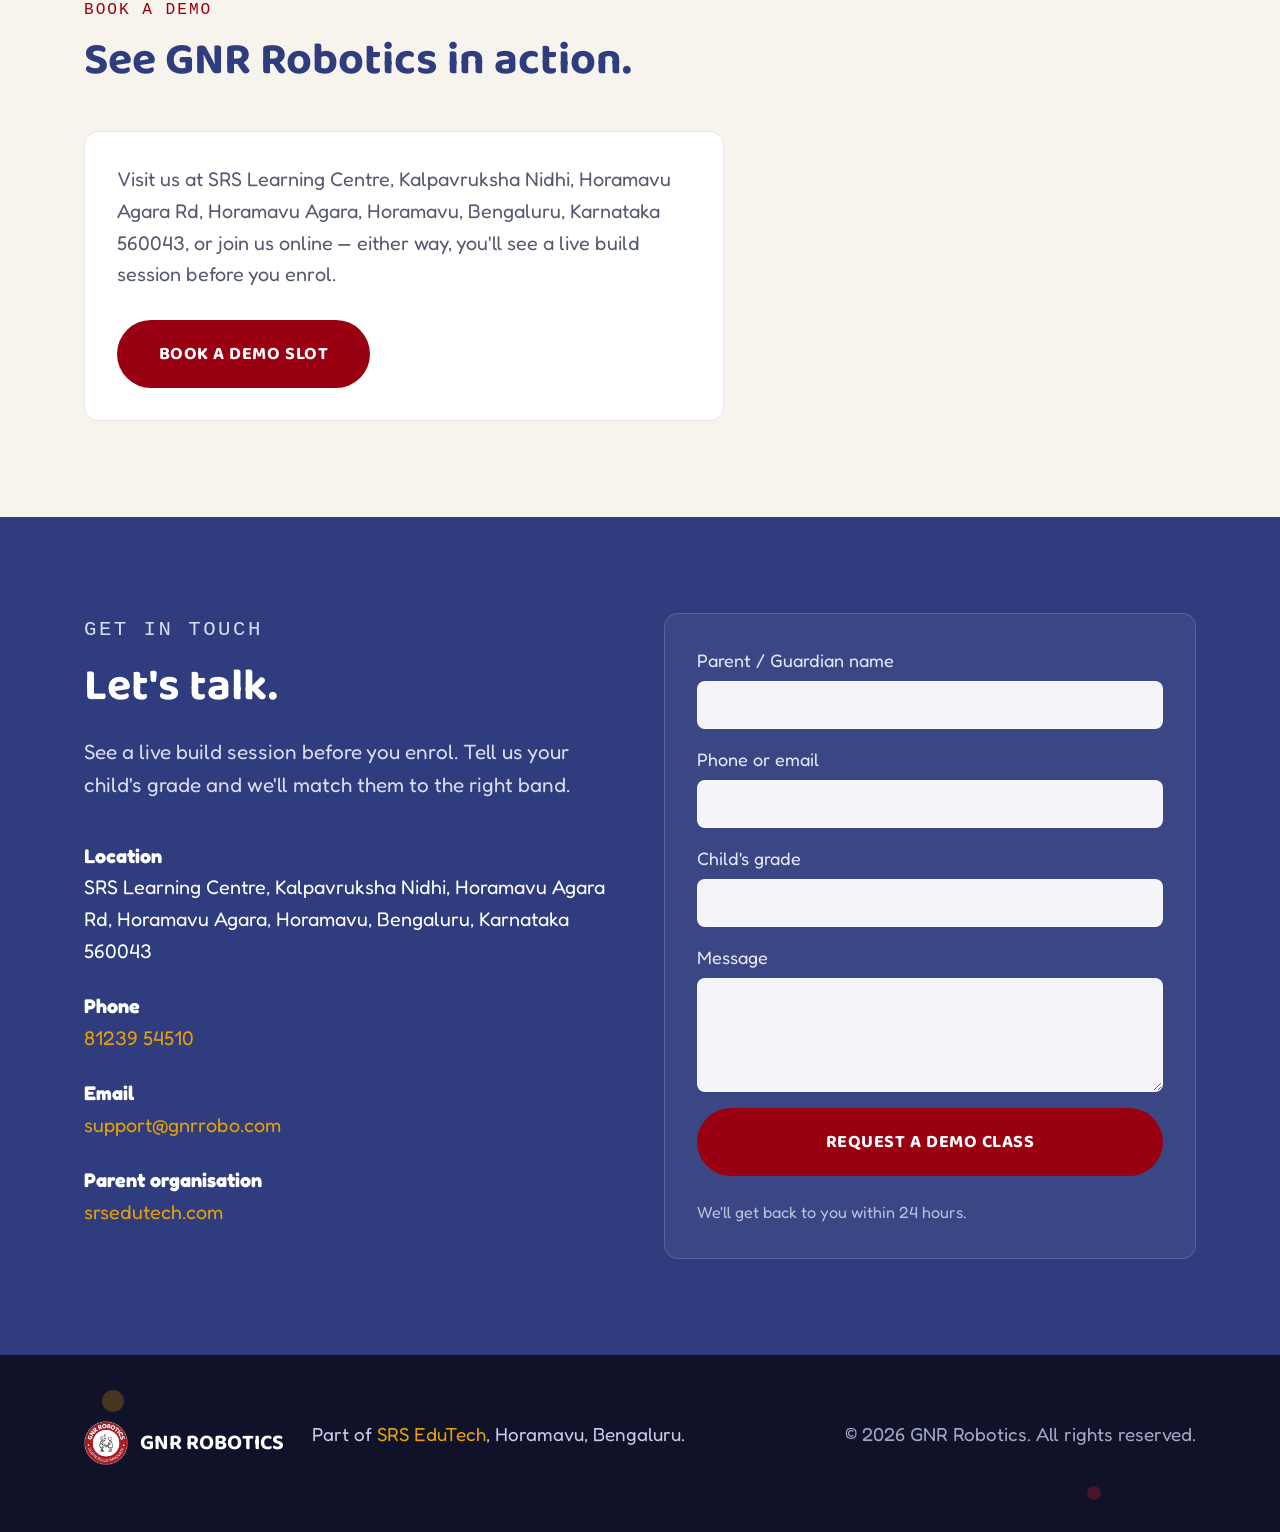
==== commit 4dfae095: "content added" ====
--- a/index.html
+++ b/index.html
@@ -47,6 +47,7 @@
       <a href="#numbers">Numbers</a>
       <a href="#pillars">Curriculum</a>
       <a href="#gallery">Gallery</a>
+      <a href="#partners">Partners</a>
       <a href="blog.html">Blog</a>
       <a href="#story">Our Story</a>
       <a href="#contact">Contact</a>
@@ -196,6 +197,37 @@
         <button class="gallery-item" type="button" data-full="assets/gallery/gallery-09.jpg">
           <img src="assets/gallery/gallery-09.jpg" alt="Students flying a mini drone through hoops with mentors watching" loading="lazy">
         </button>
+      </div>
+    </div>
+  </section>
+
+  <!-- PARTNERS -->
+  <section id="partners" class="section partners">
+    <div class="container">
+      <p class="eyebrow">OUR PARTNERS</p>
+      <h2>Partnered with Dronacharya.</h2>
+      <p class="section-lead">GNR Robotics has signed an MOU with Dronacharya to bring industry-grade drone technology training into our classrooms.</p>
+
+      <div class="partners-inner">
+        <div class="partners-copy">
+          <p>Dronacharya works at the cutting edge of drone technology — building and deploying UAVs for real-world use. Through this partnership, that expertise now feeds directly into our curriculum.</p>
+          <p>Their team helps shape our drone modules, trains our mentors, and gives students exposure to the same hardware and thinking used in the industry — so building, flying, and understanding drones stops being a kit exercise and starts being a real skill.</p>
+          <p>It's a natural fit: SRS EduTech's hands-on teaching approach, paired with a partner who builds drones for a living.</p>
+        </div>
+        <div class="partners-grid">
+          <figure class="partners-item">
+            <img src="assets/partners/dronacharya-01.jpg" alt="GNR Robotics and Dronacharya teams at the partnership signing, holding a drone together" loading="lazy">
+          </figure>
+          <figure class="partners-item">
+            <img src="assets/partners/dronacharya-02.jpg" alt="GNR Robotics and Dronacharya representatives holding the signed MOU" loading="lazy">
+          </figure>
+          <figure class="partners-item">
+            <img src="assets/partners/dronacharya-03.jpg" alt="MOU documents being signed at the Dronacharya office" loading="lazy">
+          </figure>
+          <figure class="partners-item">
+            <img src="assets/partners/dronacharya-04.jpg" alt="A handshake sealing the GNR Robotics and Dronacharya partnership" loading="lazy">
+          </figure>
+        </div>
       </div>
     </div>
   </section>
--- a/css/styles.css
+++ b/css/styles.css
@@ -279,6 +279,20 @@
 .demo-card p { color: var(--ink-soft); font-size: 1.1rem; }
 .demo-card .btn { margin-top: 0.5em; }
 
+/* Partners */
+.partners { background: var(--white); }
+.partners-inner { display: grid; grid-template-columns: 1fr 1fr; gap: 48px; align-items: start; margin-top: 2.5em; }
+.partners-copy p { color: var(--ink-soft); font-size: 1.1rem; }
+.partners-grid { display: grid; grid-template-columns: repeat(2, 1fr); gap: 16px; }
+.partners-item {
+  margin: 0; overflow: hidden; border-radius: 14px;
+  aspect-ratio: 4 / 3;
+}
+.partners-item img { width: 100%; height: 100%; object-fit: cover; display: block; }
+@media (max-width: 860px) {
+  .partners-inner { grid-template-columns: 1fr; }
+}
+
 /* Story */
 .story-inner { max-width: 760px; }
 .story p { color: var(--ink-soft); font-size: 1.15rem; }
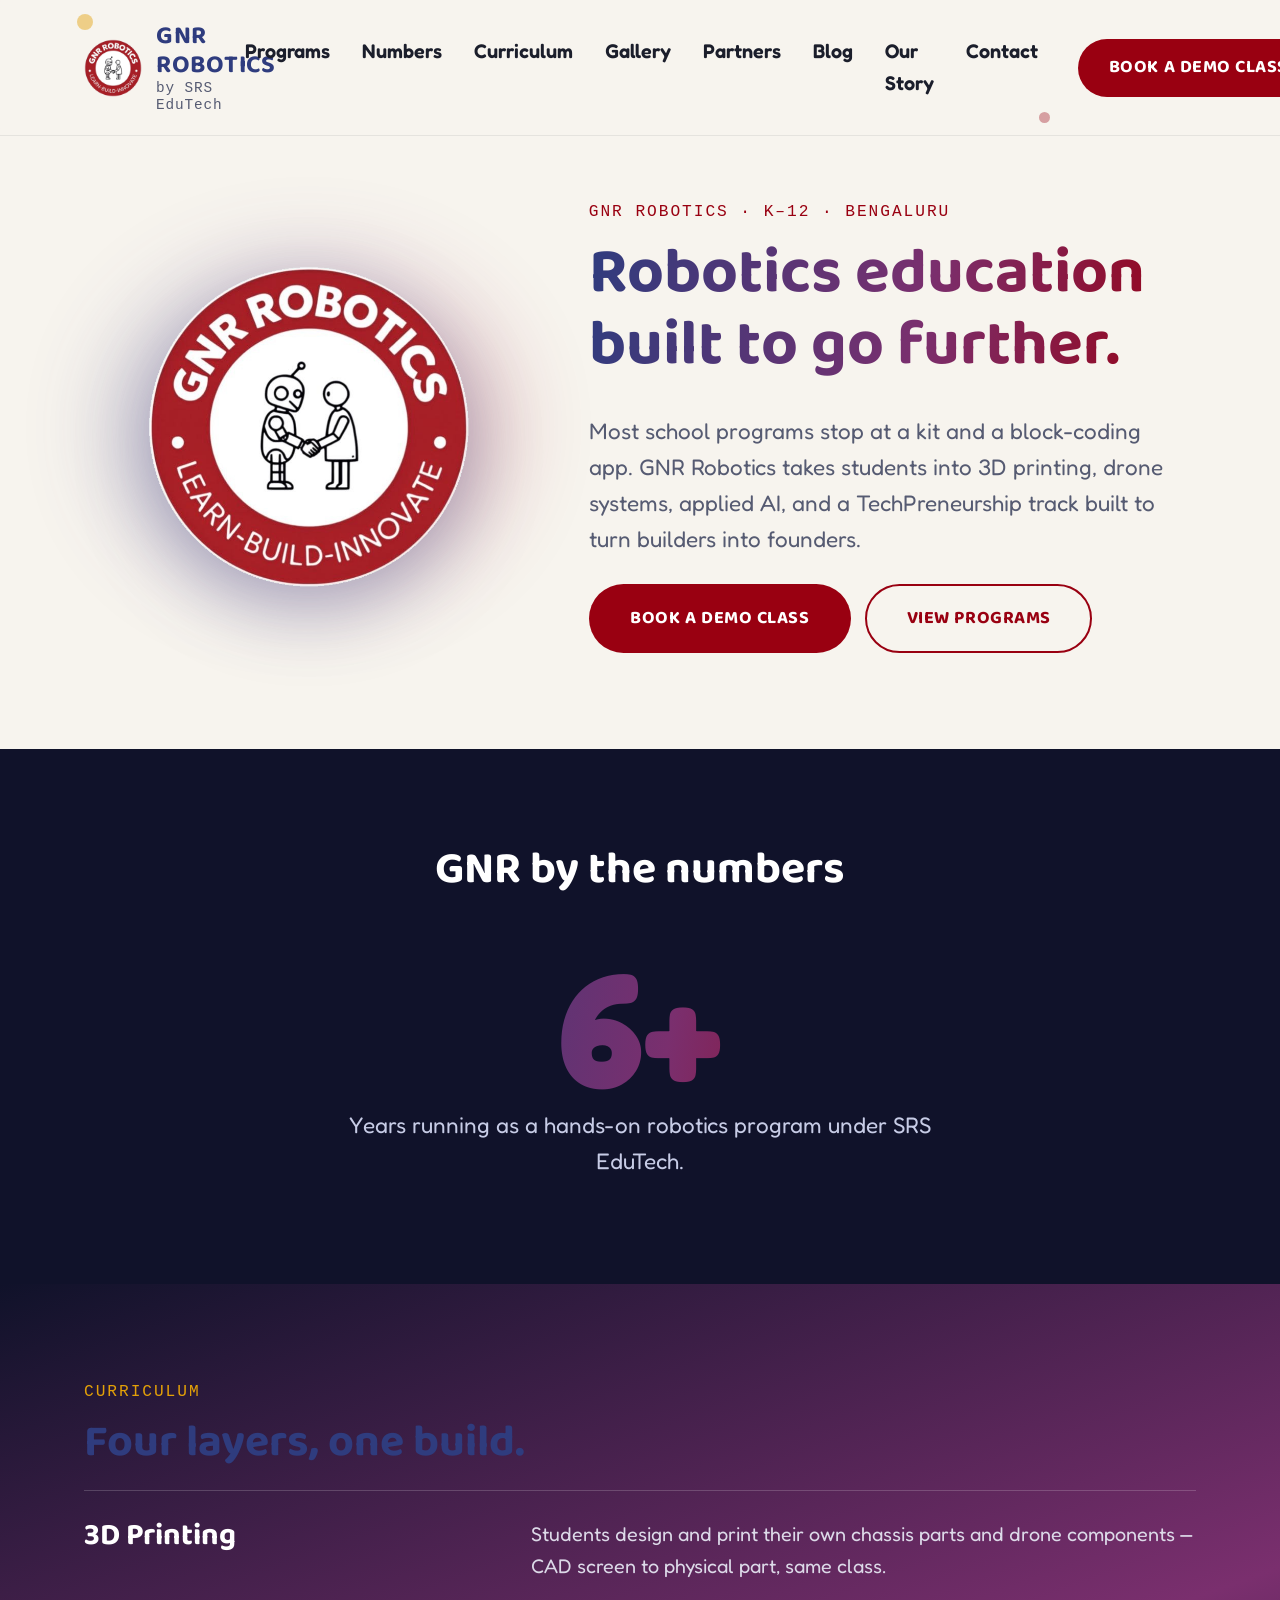
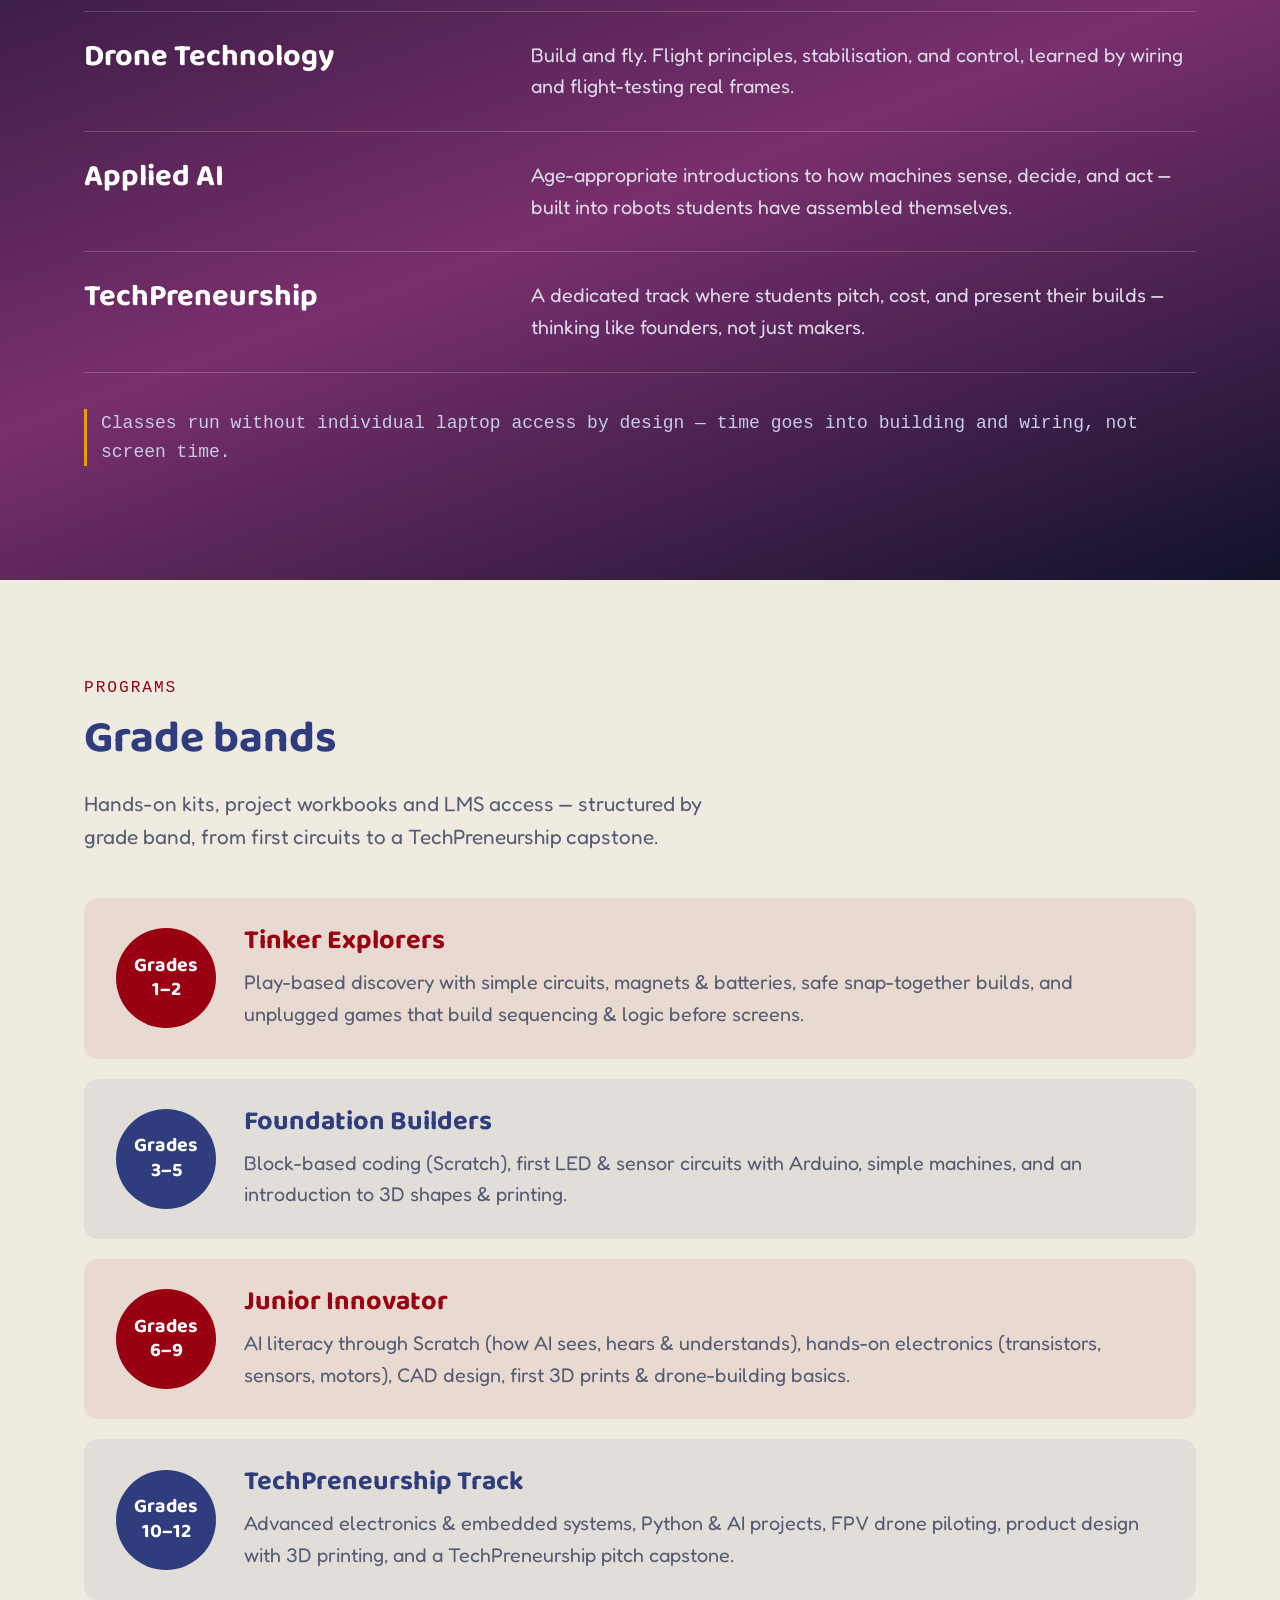
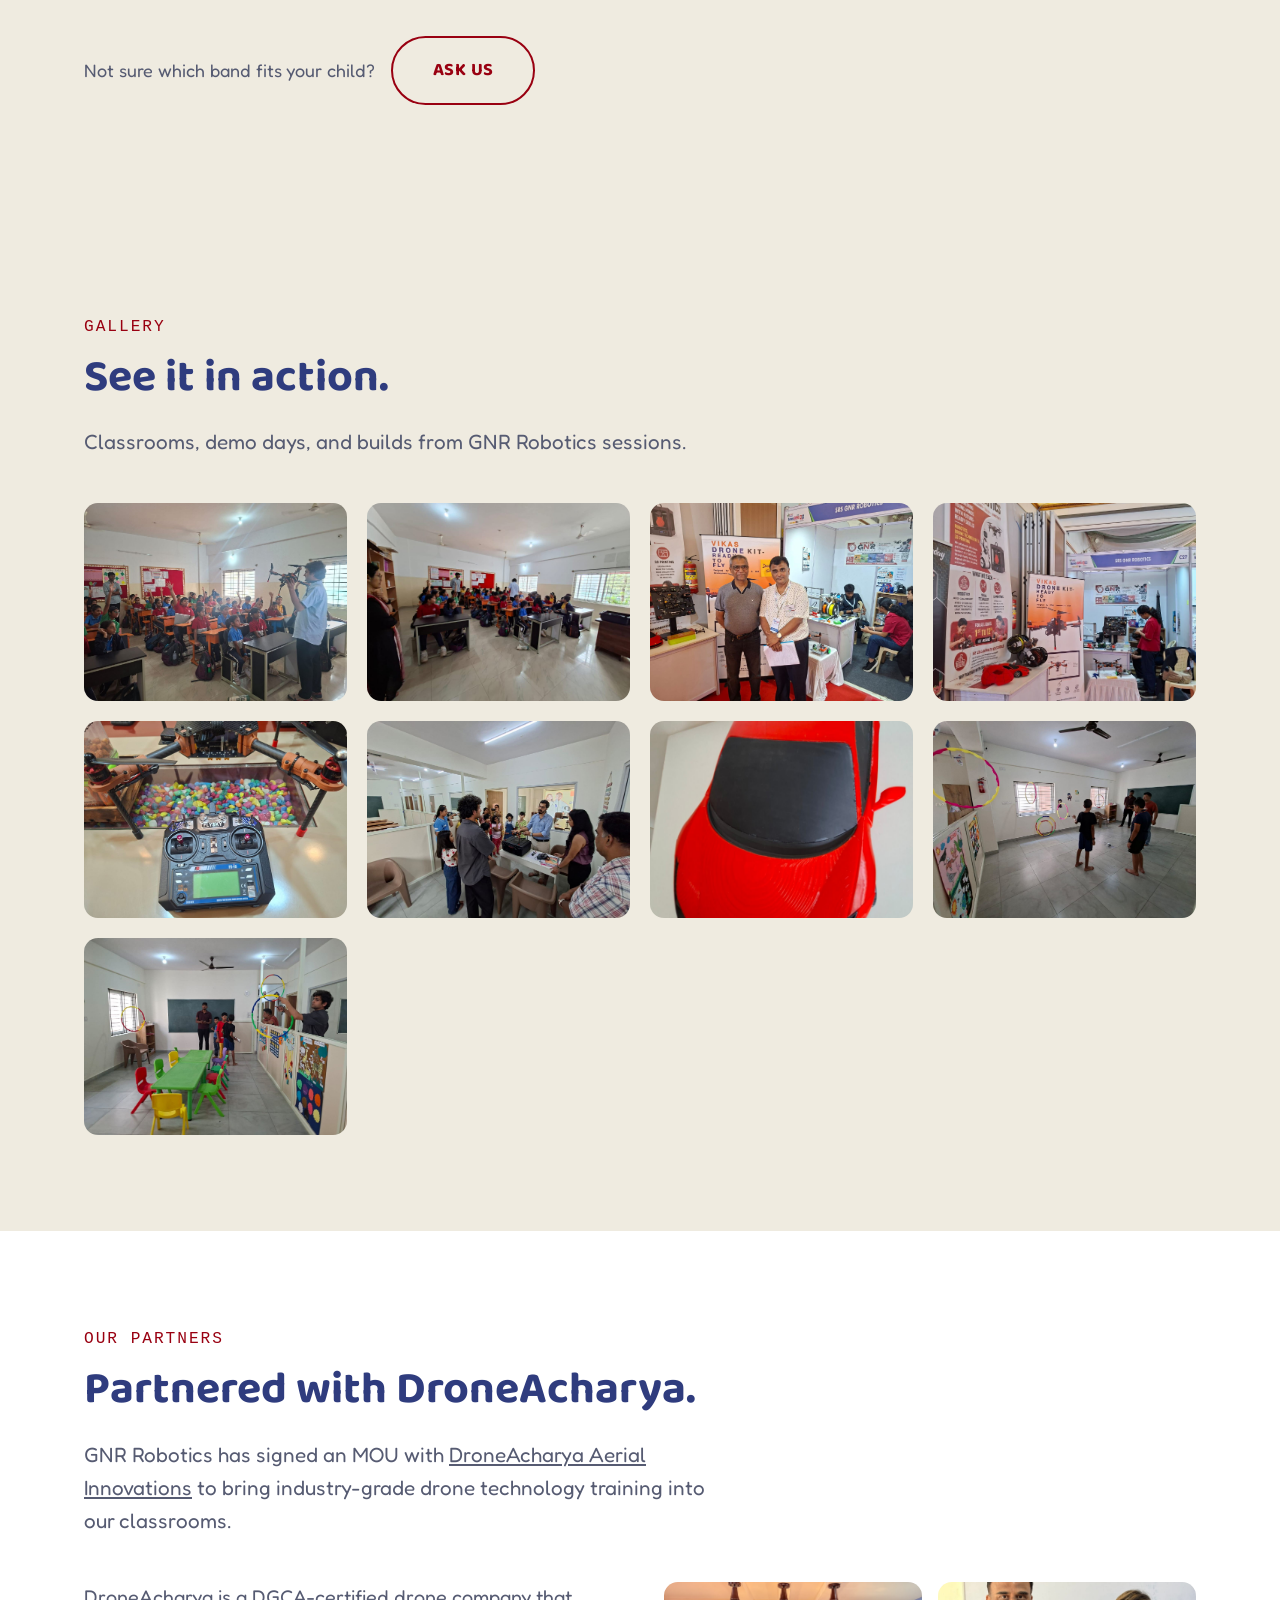
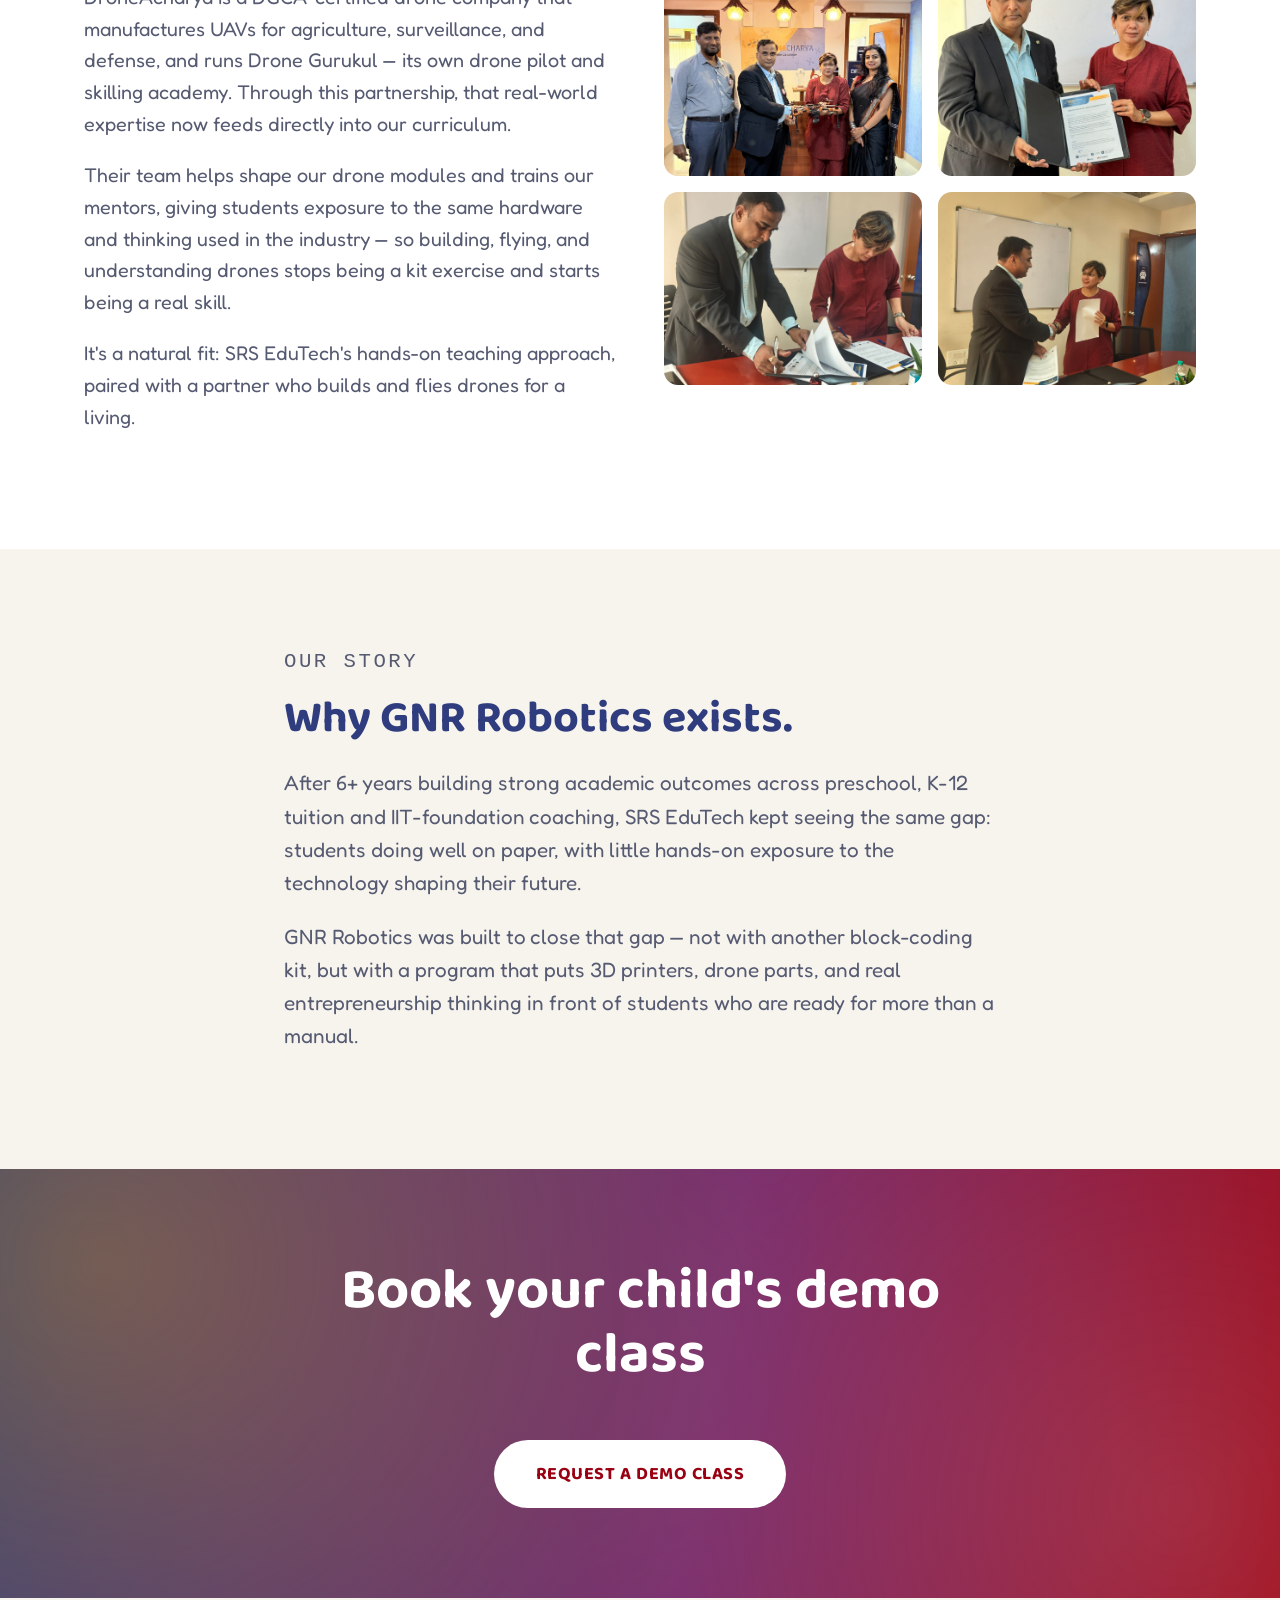
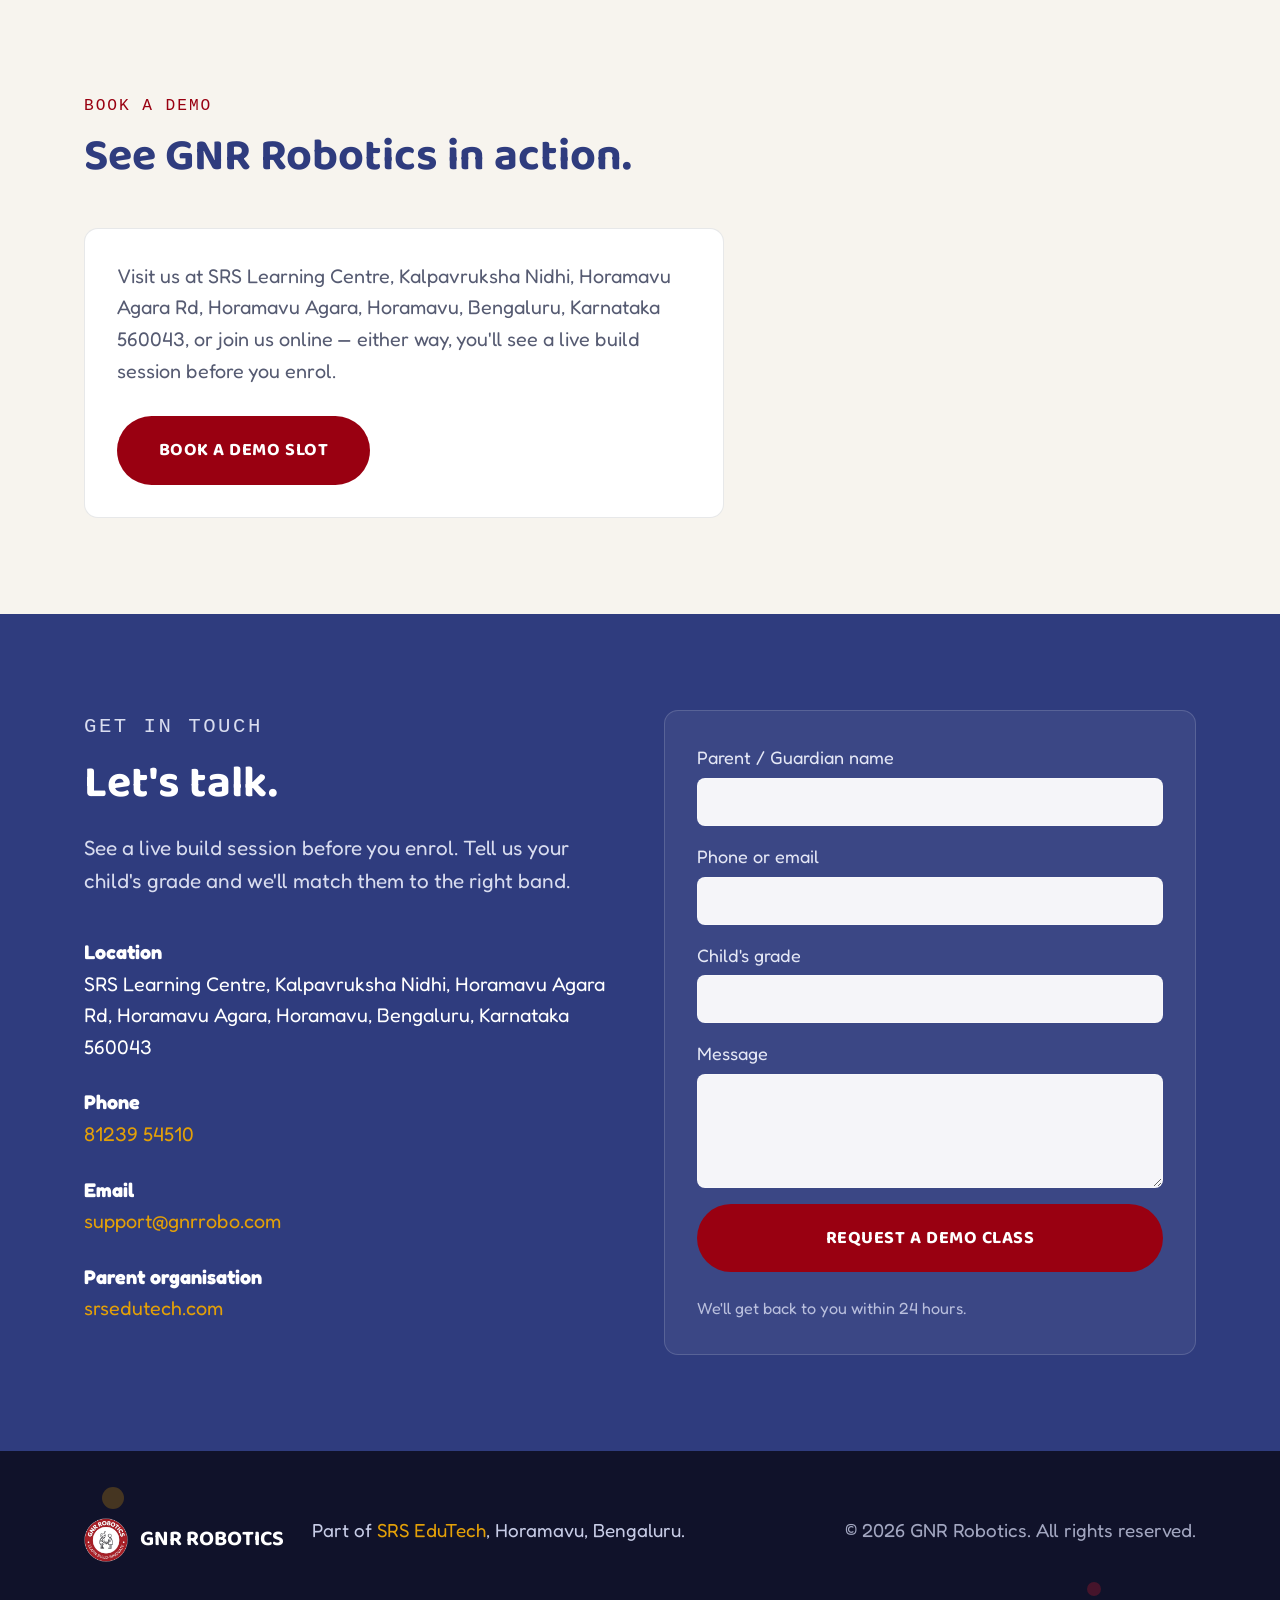
==== commit 2fdf2260: "Correct partner name to DroneAcharya Aerial Innovations Update copy and filenames from placeholder "" ====
--- a/index.html
+++ b/index.html
@@ -205,27 +205,27 @@
   <section id="partners" class="section partners">
     <div class="container">
       <p class="eyebrow">OUR PARTNERS</p>
-      <h2>Partnered with Dronacharya.</h2>
-      <p class="section-lead">GNR Robotics has signed an MOU with Dronacharya to bring industry-grade drone technology training into our classrooms.</p>
+      <h2>Partnered with DroneAcharya.</h2>
+      <p class="section-lead">GNR Robotics has signed an MOU with <a href="https://droneacharya.com/" target="_blank" rel="noopener">DroneAcharya Aerial Innovations</a> to bring industry-grade drone technology training into our classrooms.</p>
 
       <div class="partners-inner">
         <div class="partners-copy">
-          <p>Dronacharya works at the cutting edge of drone technology — building and deploying UAVs for real-world use. Through this partnership, that expertise now feeds directly into our curriculum.</p>
-          <p>Their team helps shape our drone modules, trains our mentors, and gives students exposure to the same hardware and thinking used in the industry — so building, flying, and understanding drones stops being a kit exercise and starts being a real skill.</p>
-          <p>It's a natural fit: SRS EduTech's hands-on teaching approach, paired with a partner who builds drones for a living.</p>
+          <p>DroneAcharya is a DGCA-certified drone company that manufactures UAVs for agriculture, surveillance, and defense, and runs Drone Gurukul — its own drone pilot and skilling academy. Through this partnership, that real-world expertise now feeds directly into our curriculum.</p>
+          <p>Their team helps shape our drone modules and trains our mentors, giving students exposure to the same hardware and thinking used in the industry — so building, flying, and understanding drones stops being a kit exercise and starts being a real skill.</p>
+          <p>It's a natural fit: SRS EduTech's hands-on teaching approach, paired with a partner who builds and flies drones for a living.</p>
         </div>
         <div class="partners-grid">
           <figure class="partners-item">
-            <img src="assets/partners/dronacharya-01.jpg" alt="GNR Robotics and Dronacharya teams at the partnership signing, holding a drone together" loading="lazy">
+            <img src="assets/partners/droneacharya-01.jpg" alt="GNR Robotics and DroneAcharya teams at the partnership signing, holding a drone together" loading="lazy">
           </figure>
           <figure class="partners-item">
-            <img src="assets/partners/dronacharya-02.jpg" alt="GNR Robotics and Dronacharya representatives holding the signed MOU" loading="lazy">
+            <img src="assets/partners/droneacharya-02.jpg" alt="GNR Robotics and DroneAcharya representatives holding the signed MOU" loading="lazy">
           </figure>
           <figure class="partners-item">
-            <img src="assets/partners/dronacharya-03.jpg" alt="MOU documents being signed at the Dronacharya office" loading="lazy">
+            <img src="assets/partners/droneacharya-03.jpg" alt="MOU documents being signed at the DroneAcharya office" loading="lazy">
           </figure>
           <figure class="partners-item">
-            <img src="assets/partners/dronacharya-04.jpg" alt="A handshake sealing the GNR Robotics and Dronacharya partnership" loading="lazy">
+            <img src="assets/partners/droneacharya-04.jpg" alt="A handshake sealing the GNR Robotics and DroneAcharya partnership" loading="lazy">
           </figure>
         </div>
       </div>
